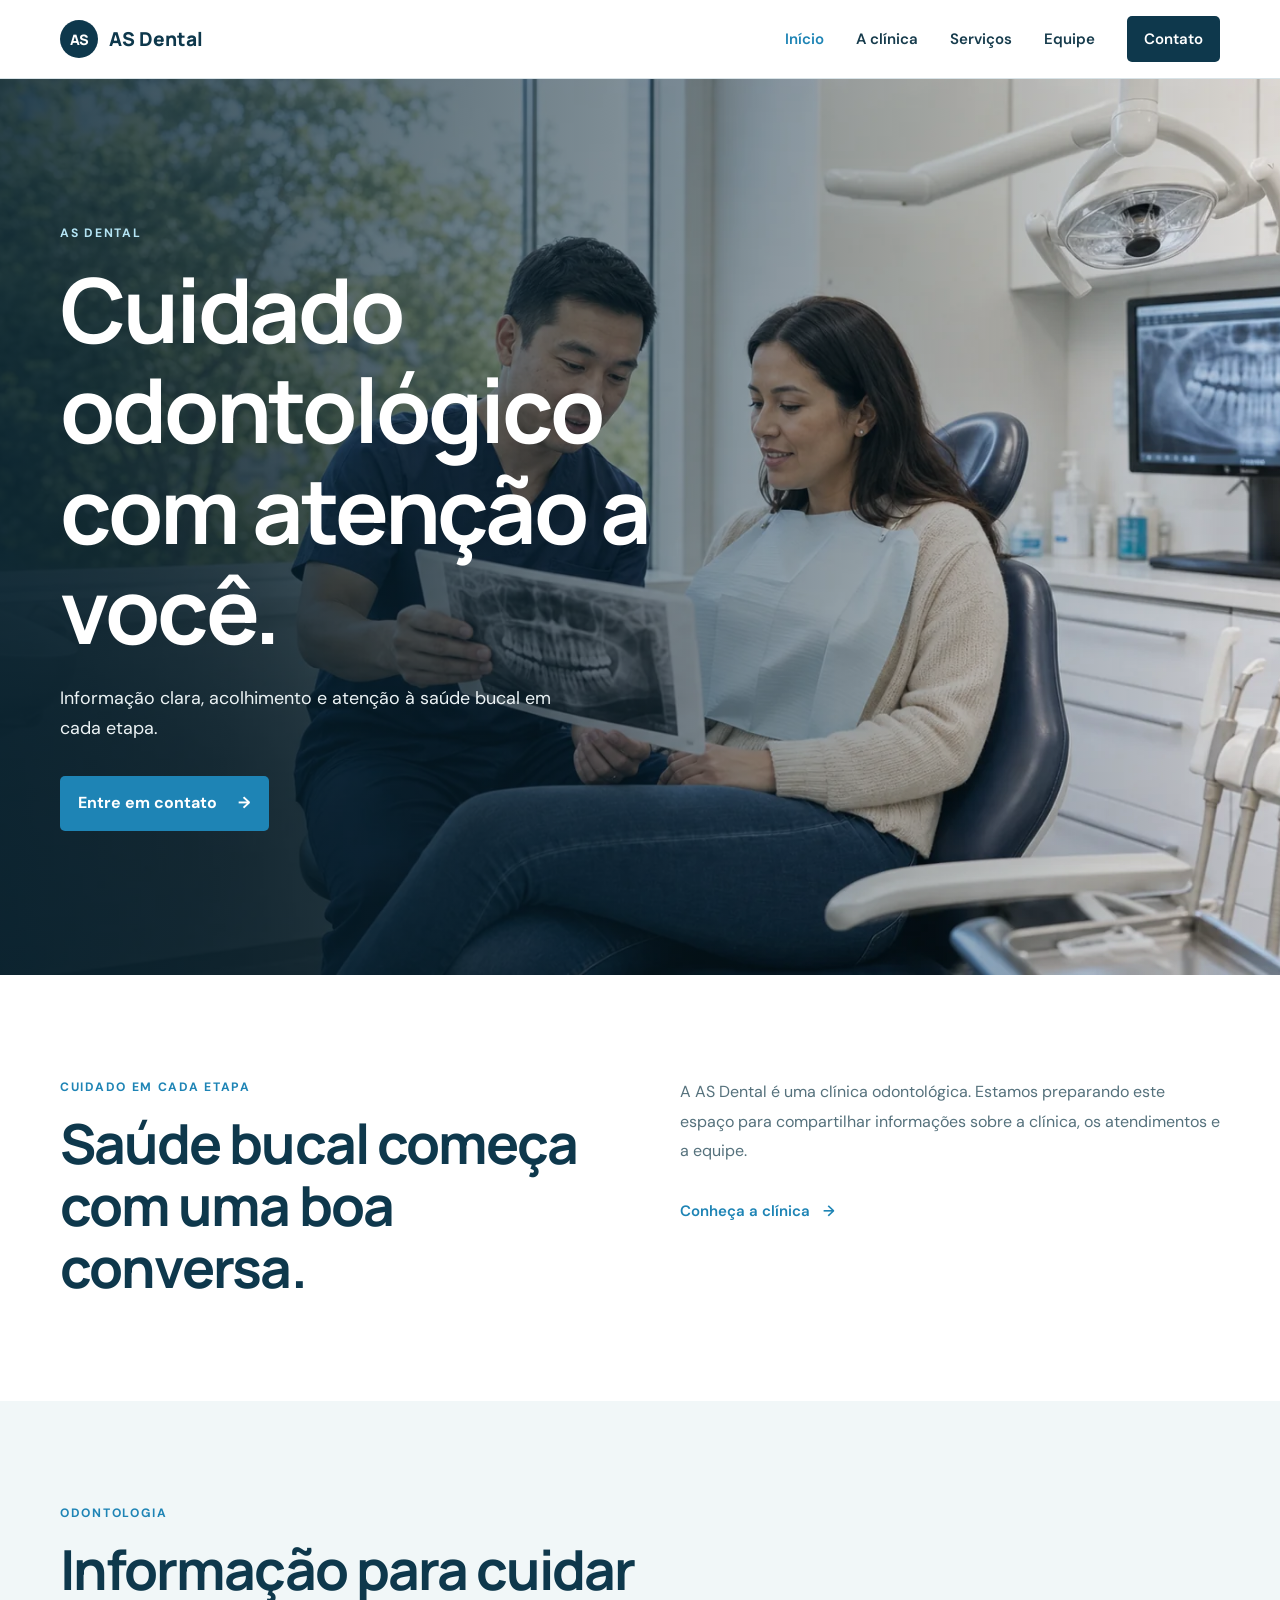
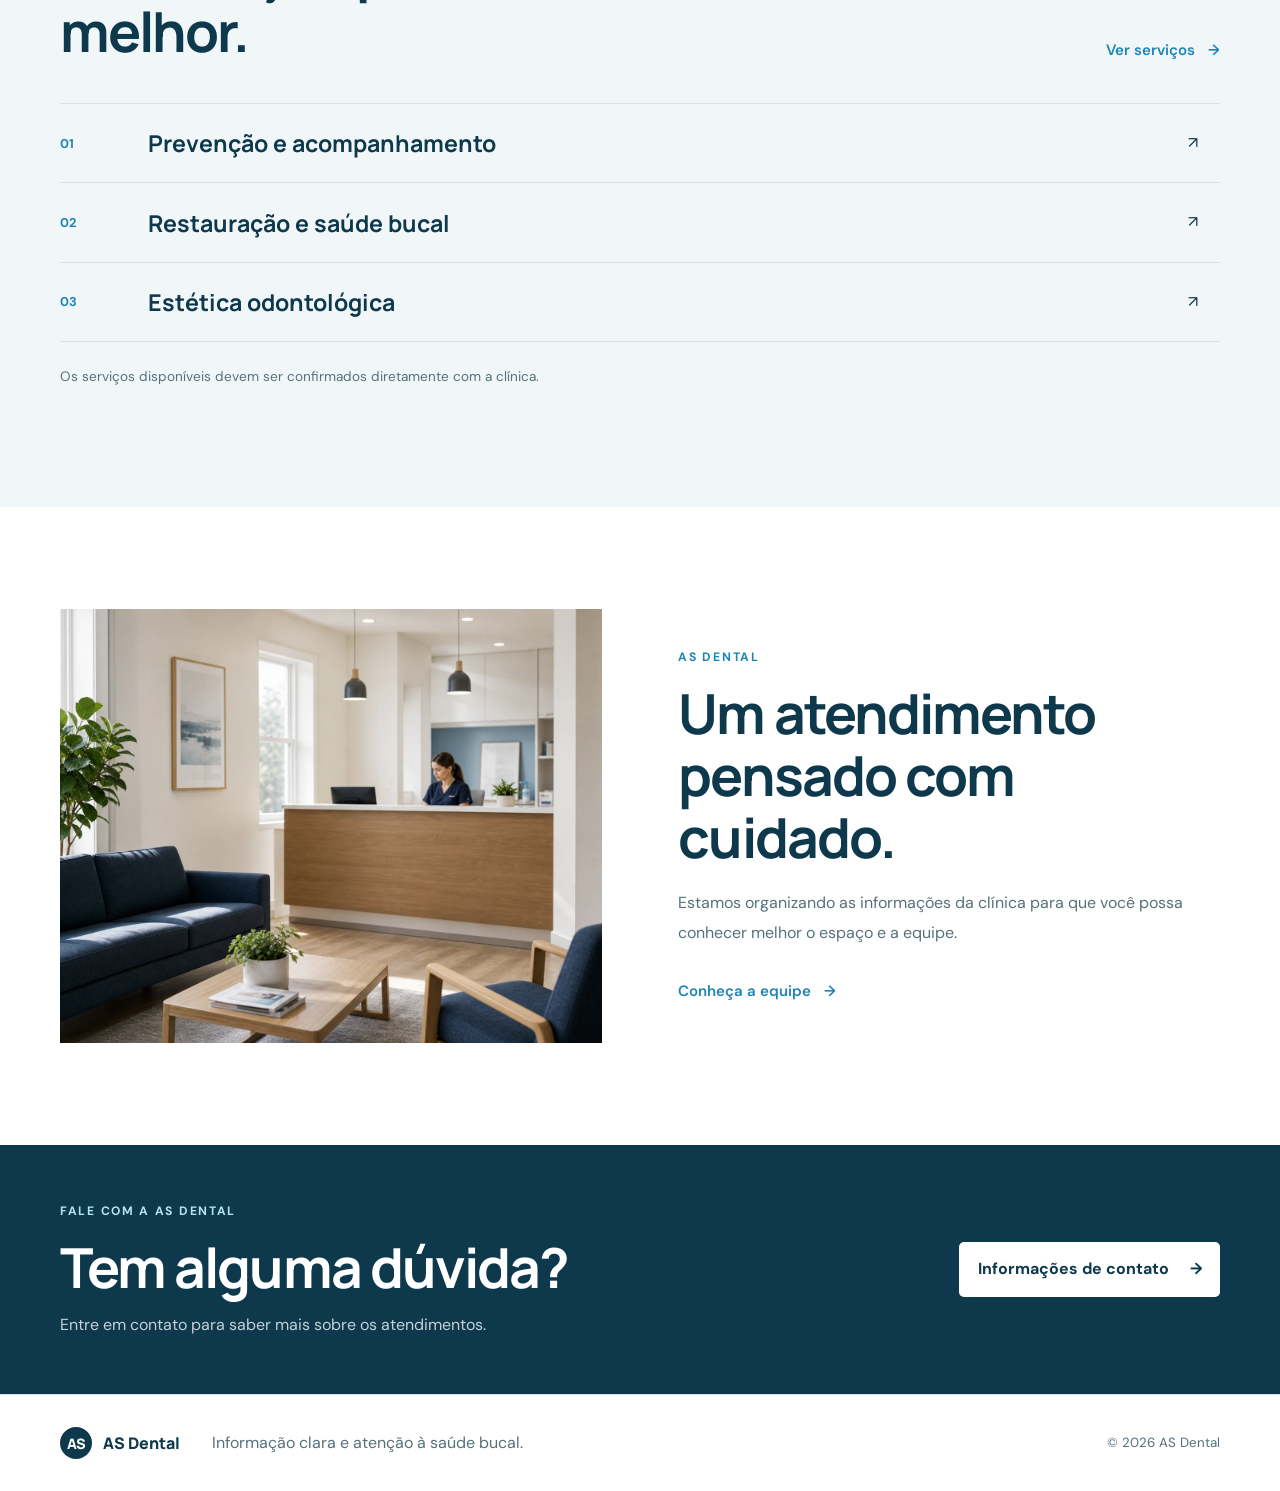
==== index.html @ a05dabd9 "Create AS Dental website" ====
<!doctype html>
<html lang="pt-BR">
<head>
  <meta charset="utf-8"><meta name="viewport" content="width=device-width, initial-scale=1">
  <meta name="theme-color" content="#0e384c">
  <title>AS Dental | Cuidado odontológico</title>
  <meta name="description" content="Conheça a AS Dental e saiba mais sobre cuidado odontológico.">
  <meta property="og:title" content="AS Dental | Cuidado odontológico"><meta property="og:description" content="Informação clara e atenção à saúde bucal."><meta property="og:image" content="images/home/hero-consultation.webp">
  <link rel="preconnect" href="https://fonts.googleapis.com"><link rel="preconnect" href="https://fonts.gstatic.com" crossorigin>
  <link href="https://fonts.googleapis.com/css2?family=DM+Sans:wght@400;500;600;700&family=Manrope:wght@500;600;700;800&display=swap" rel="stylesheet">
  <link rel="stylesheet" href="images/site.css">
</head>
<body>
  <a class="skip-link" href="#conteudo">Pular para o conteúdo</a>
  <header class="site-header"><nav class="nav wrap" aria-label="Navegação principal"><a class="brand" href="index.html"><span class="brand-mark" aria-hidden="true">AS</span><span>AS Dental</span></a><button class="menu-toggle" aria-expanded="false" aria-controls="menu">Menu</button><div class="menu" id="menu"><a aria-current="page" href="index.html">Início</a><a href="about.html">A clínica</a><a href="services.html">Serviços</a><a href="team.html">Equipe</a><a class="nav-cta" href="contact.html">Contato</a></div></nav></header>
  <main id="conteudo">
    <section class="hero"><img class="hero-image" src="images/home/hero-consultation.webp" alt="Profissional de odontologia conversando com uma paciente"><div class="hero-shade"></div><div class="wrap hero-content"><p class="eyebrow light">AS Dental</p><h1>Cuidado odontológico com atenção a você.</h1><p class="hero-copy">Informação clara, acolhimento e atenção à saúde bucal em cada etapa.</p><a class="button" href="contact.html">Entre em contato <span aria-hidden="true">→</span></a></div></section>
    <section class="section wrap intro"><div><p class="eyebrow">Cuidado em cada etapa</p><h2>Saúde bucal começa com uma boa conversa.</h2></div><div class="prose"><p>A AS Dental é uma clínica odontológica. Estamos preparando este espaço para compartilhar informações sobre a clínica, os atendimentos e a equipe.</p><a class="text-link" href="about.html">Conheça a clínica <span aria-hidden="true">→</span></a></div></section>
    <section class="section section-soft"><div class="wrap"><div class="section-heading"><div><p class="eyebrow">Odontologia</p><h2>Informação para cuidar melhor.</h2></div><a class="text-link" href="services.html">Ver serviços <span aria-hidden="true">→</span></a></div><div class="service-list"><a href="services.html"><span>01</span><strong>Prevenção e acompanhamento</strong><span aria-hidden="true">↗</span></a><a href="services.html"><span>02</span><strong>Restauração e saúde bucal</strong><span aria-hidden="true">↗</span></a><a href="services.html"><span>03</span><strong>Estética odontológica</strong><span aria-hidden="true">↗</span></a></div><p class="fine-print">Os serviços disponíveis devem ser confirmados diretamente com a clínica.</p></div></section>
    <section class="section wrap split"><img src="images/home/reception.webp" alt="Ambiente de recepção de uma clínica odontológica" loading="lazy"><div><p class="eyebrow">AS Dental</p><h2>Um atendimento pensado com cuidado.</h2><p class="prose">Estamos organizando as informações da clínica para que você possa conhecer melhor o espaço e a equipe.</p><a class="text-link" href="team.html">Conheça a equipe <span aria-hidden="true">→</span></a></div></section>
    <section class="cta-band"><div class="wrap cta-inner"><div><p class="eyebrow light">Fale com a AS Dental</p><h2>Tem alguma dúvida?</h2><p>Entre em contato para saber mais sobre os atendimentos.</p></div><a class="button button-light" href="contact.html">Informações de contato <span aria-hidden="true">→</span></a></div></section>
  </main>
  <footer class="site-footer"><div class="wrap footer-inner"><a class="brand brand-footer" href="index.html"><span class="brand-mark" aria-hidden="true">AS</span><span>AS Dental</span></a><p>Informação clara e atenção à saúde bucal.</p><small>© 2026 AS Dental</small></div></footer>
  <script src="images/site.js" defer></script>
</body></html>
---- images/site.css ----
:root{color-scheme:light;--navy:#0e384c;--ocean:#1e84b5;--paper:#fff;--canvas:#f1f7f8;--ink:#163b4c;--muted:#55717c;--line:#d8e3e7;--content:1160px}*{box-sizing:border-box}html{scroll-behavior:smooth}body{margin:0;background:var(--paper);color:var(--ink);font:16px/1.65 "DM Sans",sans-serif}h1,h2,h3{font-family:Manrope,"DM Sans",sans-serif;line-height:1.12;letter-spacing:-.035em;margin:0;color:var(--navy)}h1{font-size:clamp(2.8rem,7vw,5.6rem);max-width:12ch}h2{font-size:clamp(2rem,4.4vw,3.45rem);max-width:18ch}h3{font-size:1.35rem}p{margin:0 0 1rem}.wrap{width:min(calc(100% - 3rem),var(--content));margin-inline:auto}.skip-link{position:absolute;left:-9999px;top:1rem}.skip-link:focus{left:1rem;z-index:10;background:#fff;padding:.7rem 1rem}.site-header{position:sticky;z-index:5;top:0;background:#ffffffed;border-bottom:1px solid var(--line);backdrop-filter:blur(14px)}.nav{min-height:78px;display:flex;align-items:center;justify-content:space-between;gap:2rem}.brand{display:inline-flex;align-items:center;gap:.7rem;text-decoration:none;color:var(--navy);font:800 1.2rem Manrope,sans-serif}.brand-mark{width:38px;height:38px;display:grid;place-items:center;border-radius:50%;background:var(--navy);color:white;font-size:.9rem;letter-spacing:-.06em}.menu{display:flex;align-items:center;gap:2rem}.menu a,.text-link{color:var(--ink);text-decoration:none;font-size:.94rem;font-weight:600}.menu a:hover,.text-link:hover{color:var(--ocean)}.menu a[aria-current=page]{color:var(--ocean)}.menu .nav-cta{padding:.65rem 1.05rem;border-radius:5px;background:var(--navy);color:white}.menu-toggle{display:none;border:1px solid var(--line);border-radius:5px;background:white;color:var(--navy);font:600 1rem inherit;padding:.6rem .9rem}.hero{position:relative;min-height:min(740px,calc(100svh - 78px));display:flex;align-items:end;overflow:hidden;background:var(--navy)}.hero-image,.hero-shade{position:absolute;inset:0;width:100%;height:100%}.hero-image{object-fit:cover;object-position:center 42%}.hero-shade{background:linear-gradient(90deg,rgba(7,35,49,.84),rgba(7,35,49,.44) 56%,rgba(7,35,49,.05))}.hero-content{position:relative;color:#fff;padding-block:clamp(5rem,12vw,9rem)}.hero-content h1{color:#fff}.hero-copy{max-width:42ch;margin:1.5rem 0 2rem;color:#ecf3f5;font-size:1.12rem}.eyebrow{text-transform:uppercase;letter-spacing:.14em;color:var(--ocean);font-size:.76rem;font-weight:700;margin-bottom:1rem}.eyebrow.light{color:#b4e4f4}.button{display:inline-flex;align-items:center;gap:1.3rem;padding:.9rem 1.15rem;border-radius:5px;background:var(--ocean);color:white;text-decoration:none;font-weight:700}.button:hover{background:#176f96}.button-light{background:#fff;color:var(--navy)}.button-light:hover{background:#eaf3f6}.section{padding-block:clamp(4rem,8vw,7rem)}.intro{display:grid;grid-template-columns:1fr 1fr;gap:5rem;align-items:start}.prose{max-width:55ch;color:var(--muted);line-height:1.85}.text-link{display:inline-flex;gap:.8rem;color:var(--ocean);margin-top:1rem}.section-soft{background:var(--canvas)}.section-heading{display:flex;align-items:end;justify-content:space-between;gap:2rem;margin-bottom:2.5rem}.service-list{border-top:1px solid var(--line)}.service-list>a,.service-list article{display:grid;grid-template-columns:4rem 1fr 2rem;align-items:center;gap:1.5rem;padding:1.45rem 0;border-bottom:1px solid var(--line);color:var(--navy);text-decoration:none}.service-list>a:hover{color:var(--ocean)}.service-list>a>span:first-child,.service-list article>span{color:var(--ocean);font-size:.8rem;font-weight:700}.service-list strong{font:700 clamp(1.1rem,2vw,1.45rem) Manrope,sans-serif}.fine-print{margin-top:1.5rem;color:var(--muted);font-size:.85rem}.split{display:grid;grid-template-columns:1fr 1fr;gap:clamp(2rem,6vw,5rem);align-items:center}.split img,.contact-layout img{width:100%;aspect-ratio:1.25;object-fit:cover}.split h2{margin-bottom:1.2rem}.split .button{margin-top:.8rem}.page-hero{background:var(--canvas);padding-block:clamp(4rem,9vw,7.5rem)}.page-hero h1{font-size:clamp(2.8rem,6vw,5rem);max-width:15ch}.page-hero p:last-child{max-width:50ch;color:var(--muted);font-size:1.1rem;margin-top:1.2rem}.heading-image{width:min(34%,360px);aspect-ratio:1.5;object-fit:cover}.service-list-large article{grid-template-columns:4rem 1fr;align-items:start;padding-block:2rem}.service-list-large h3{margin-bottom:.5rem}.service-list-large p{max-width:65ch;color:var(--muted);margin:0}.contact-layout{display:grid;grid-template-columns:1fr .8fr;gap:5rem;align-items:center}.contact-layout h2{margin-bottom:1.2rem}.cta-band{background:var(--navy);color:white;padding-block:3.5rem}.cta-inner{display:flex;align-items:center;justify-content:space-between;gap:2.5rem}.cta-inner h2{color:white}.cta-inner p:last-child{color:#c2d2d8;margin:.8rem 0 0}.site-footer{border-top:1px solid var(--line);padding-block:2rem}.footer-inner{display:flex;align-items:center;gap:2rem}.footer-inner p{margin:0;color:var(--muted)}.footer-inner small{margin-left:auto;color:var(--muted)}.brand-footer{font-size:1rem}.brand-footer .brand-mark{width:32px;height:32px}.error-page{min-height:100svh;display:grid;align-items:center;background:var(--navy);color:white}.error-page h1{color:white;margin-bottom:2rem}@media(max-width:760px){.wrap{width:min(calc(100% - 2rem),var(--content))}.nav{min-height:68px}.menu-toggle{display:block}.menu{display:none;position:absolute;top:68px;left:0;right:0;background:white;padding:1.2rem 1.25rem 1.5rem;border-bottom:1px solid var(--line);align-items:stretch;gap:.2rem}.menu.is-open{display:flex;flex-direction:column}.menu a{padding:.65rem}.menu .nav-cta{text-align:center;margin-top:.4rem}.hero{min-height:650px}.hero-shade{background:linear-gradient(90deg,rgba(7,35,49,.78),rgba(7,35,49,.3))}.intro,.split,.contact-layout{grid-template-columns:1fr;gap:2rem}.section-heading{align-items:start;flex-direction:column}.heading-image{width:100%;max-height:220px}.service-list>a,.service-list article{grid-template-columns:2.5rem 1fr 1.2rem;gap:.7rem}.service-list-large article{grid-template-columns:2.5rem 1fr}.cta-inner{align-items:start;flex-direction:column}.footer-inner{align-items:flex-start;flex-direction:column;gap:.75rem}.footer-inner small{margin:0}.page-hero{padding-block:4rem}.split img{order:-1}}@media(prefers-reduced-motion:reduce){html{scroll-behavior:auto}}
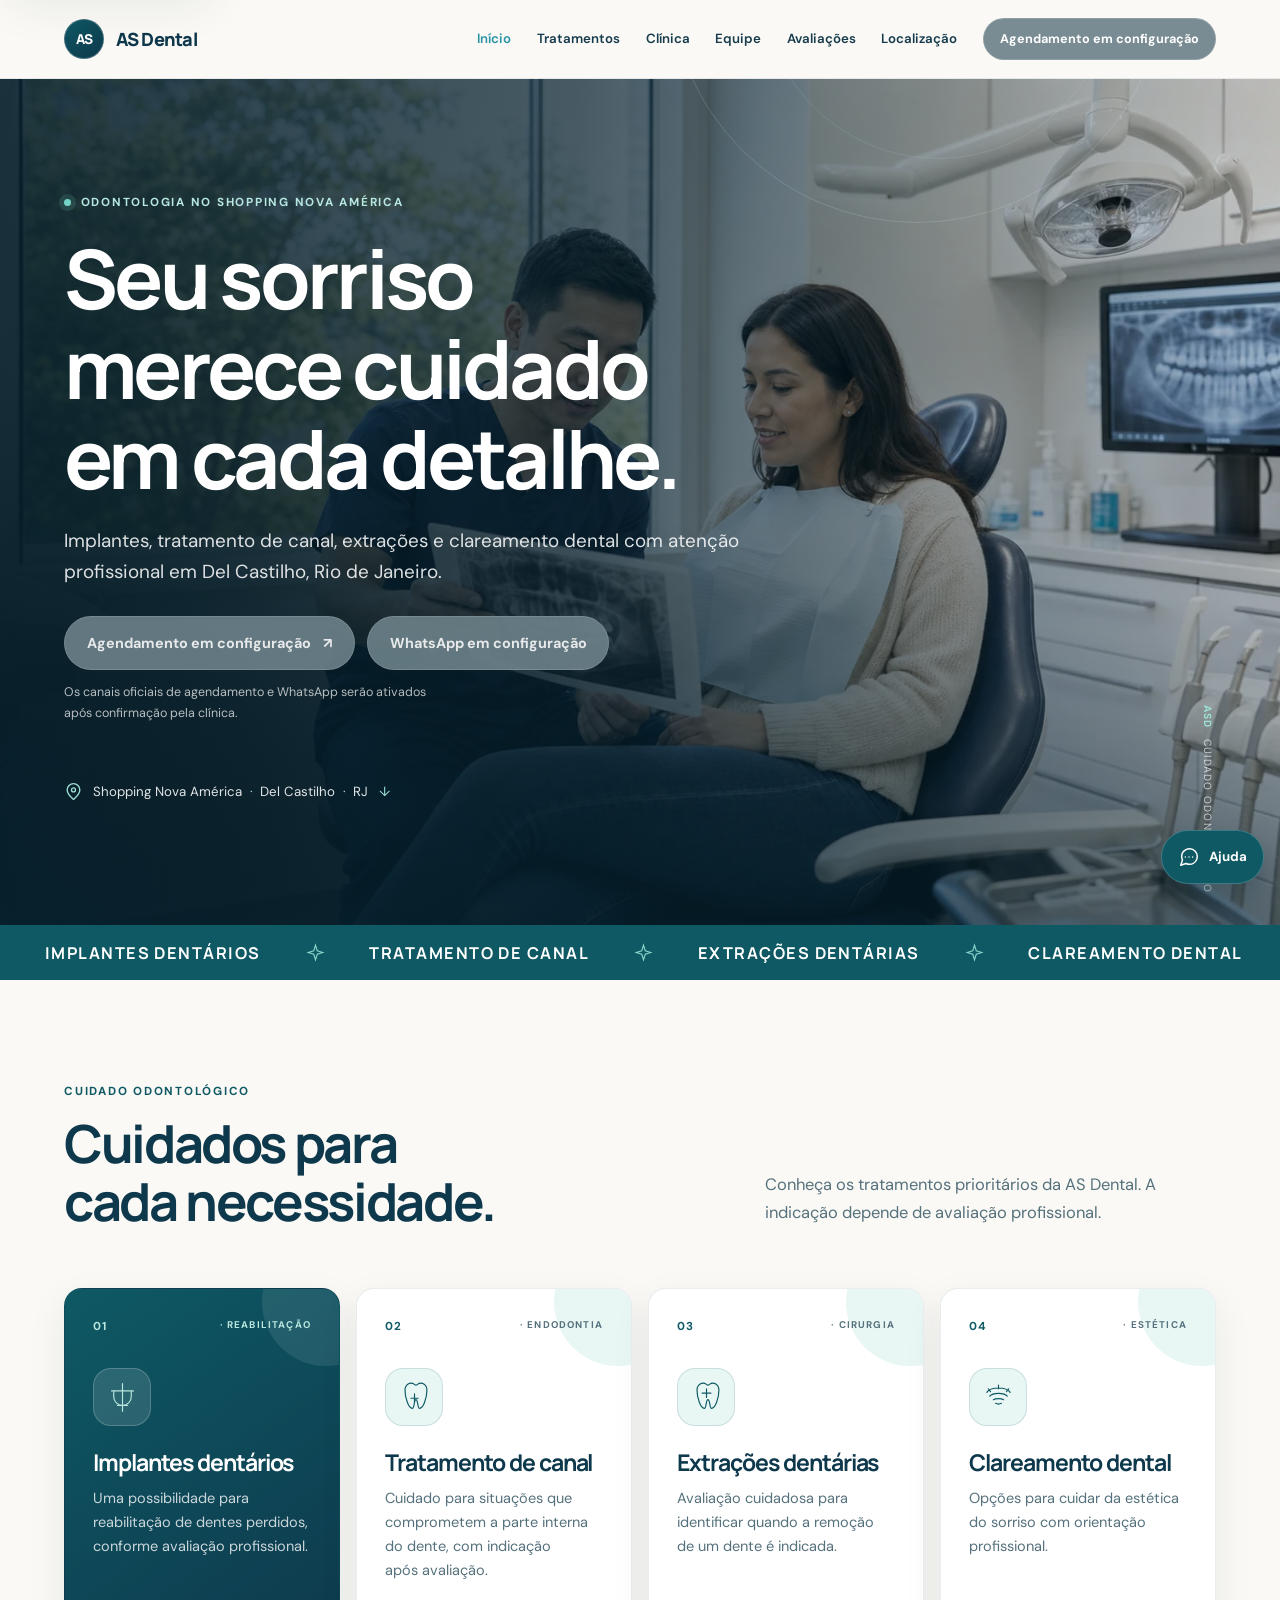
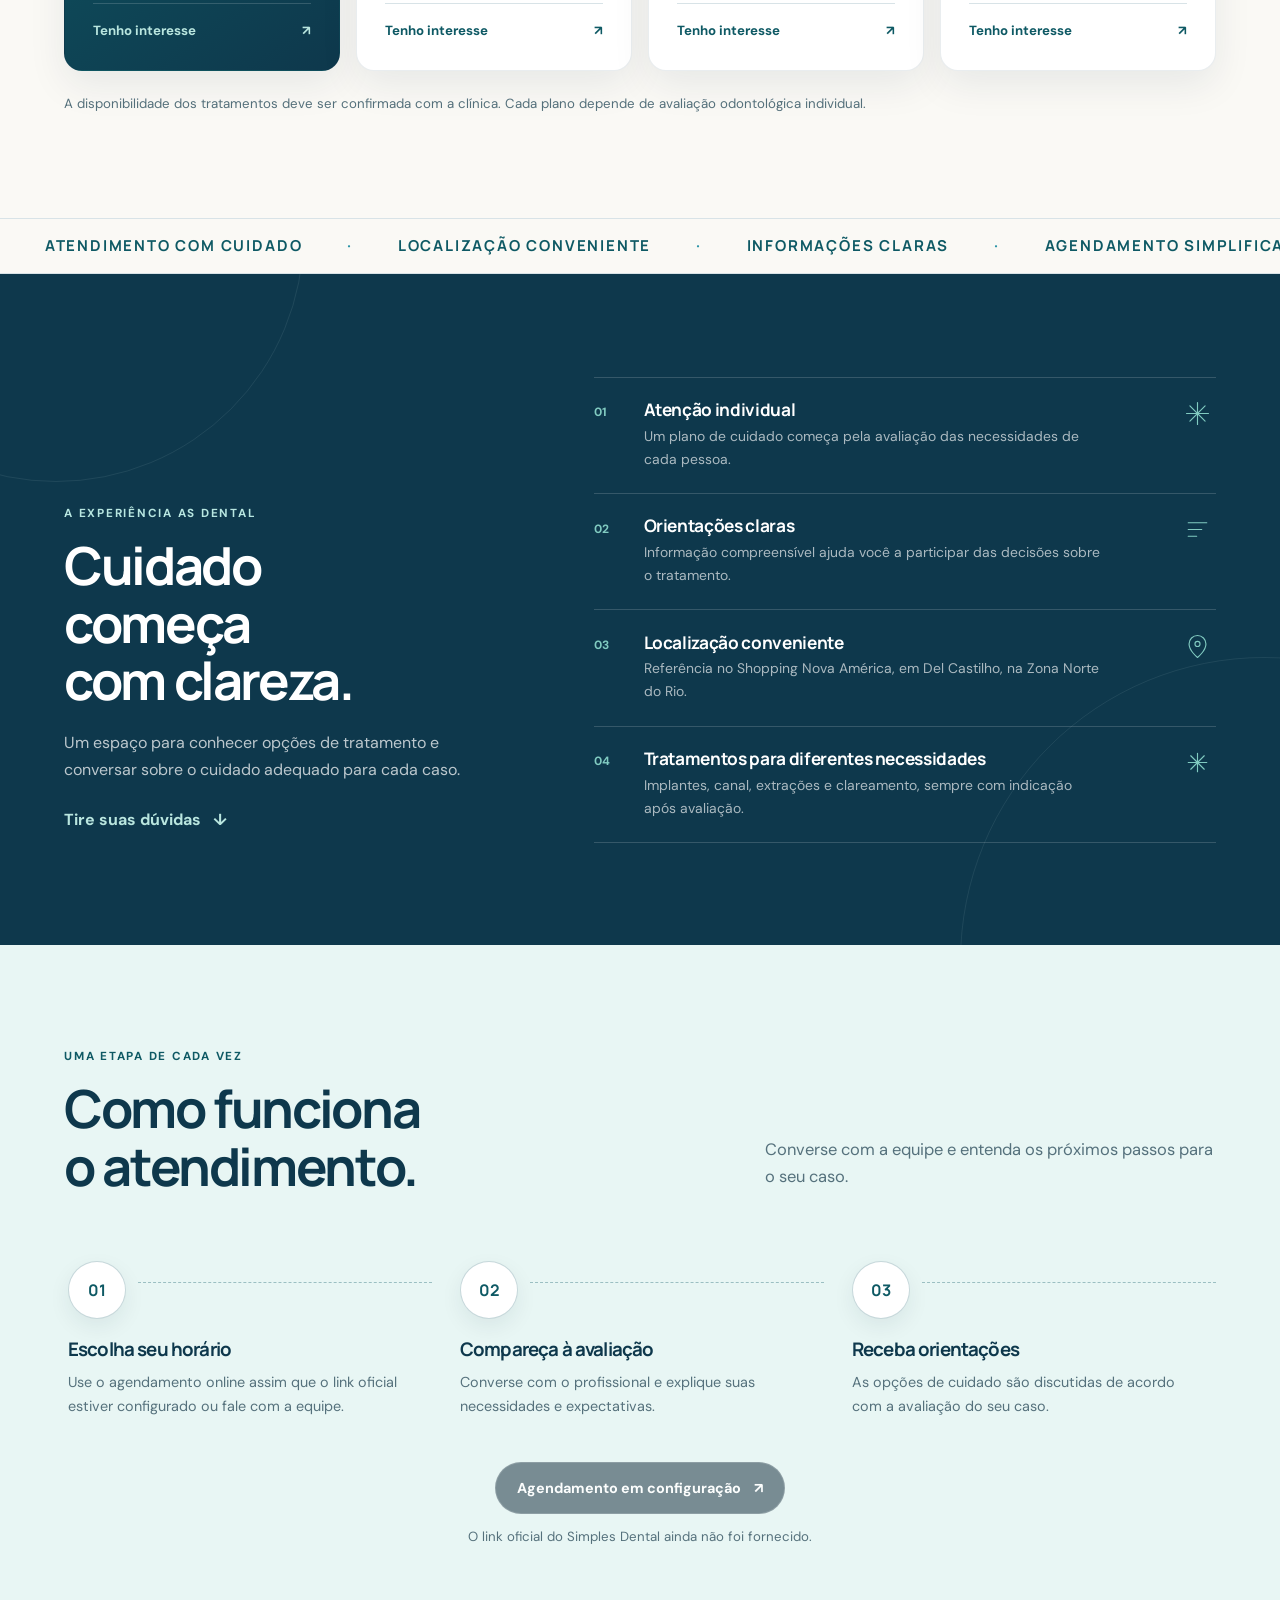
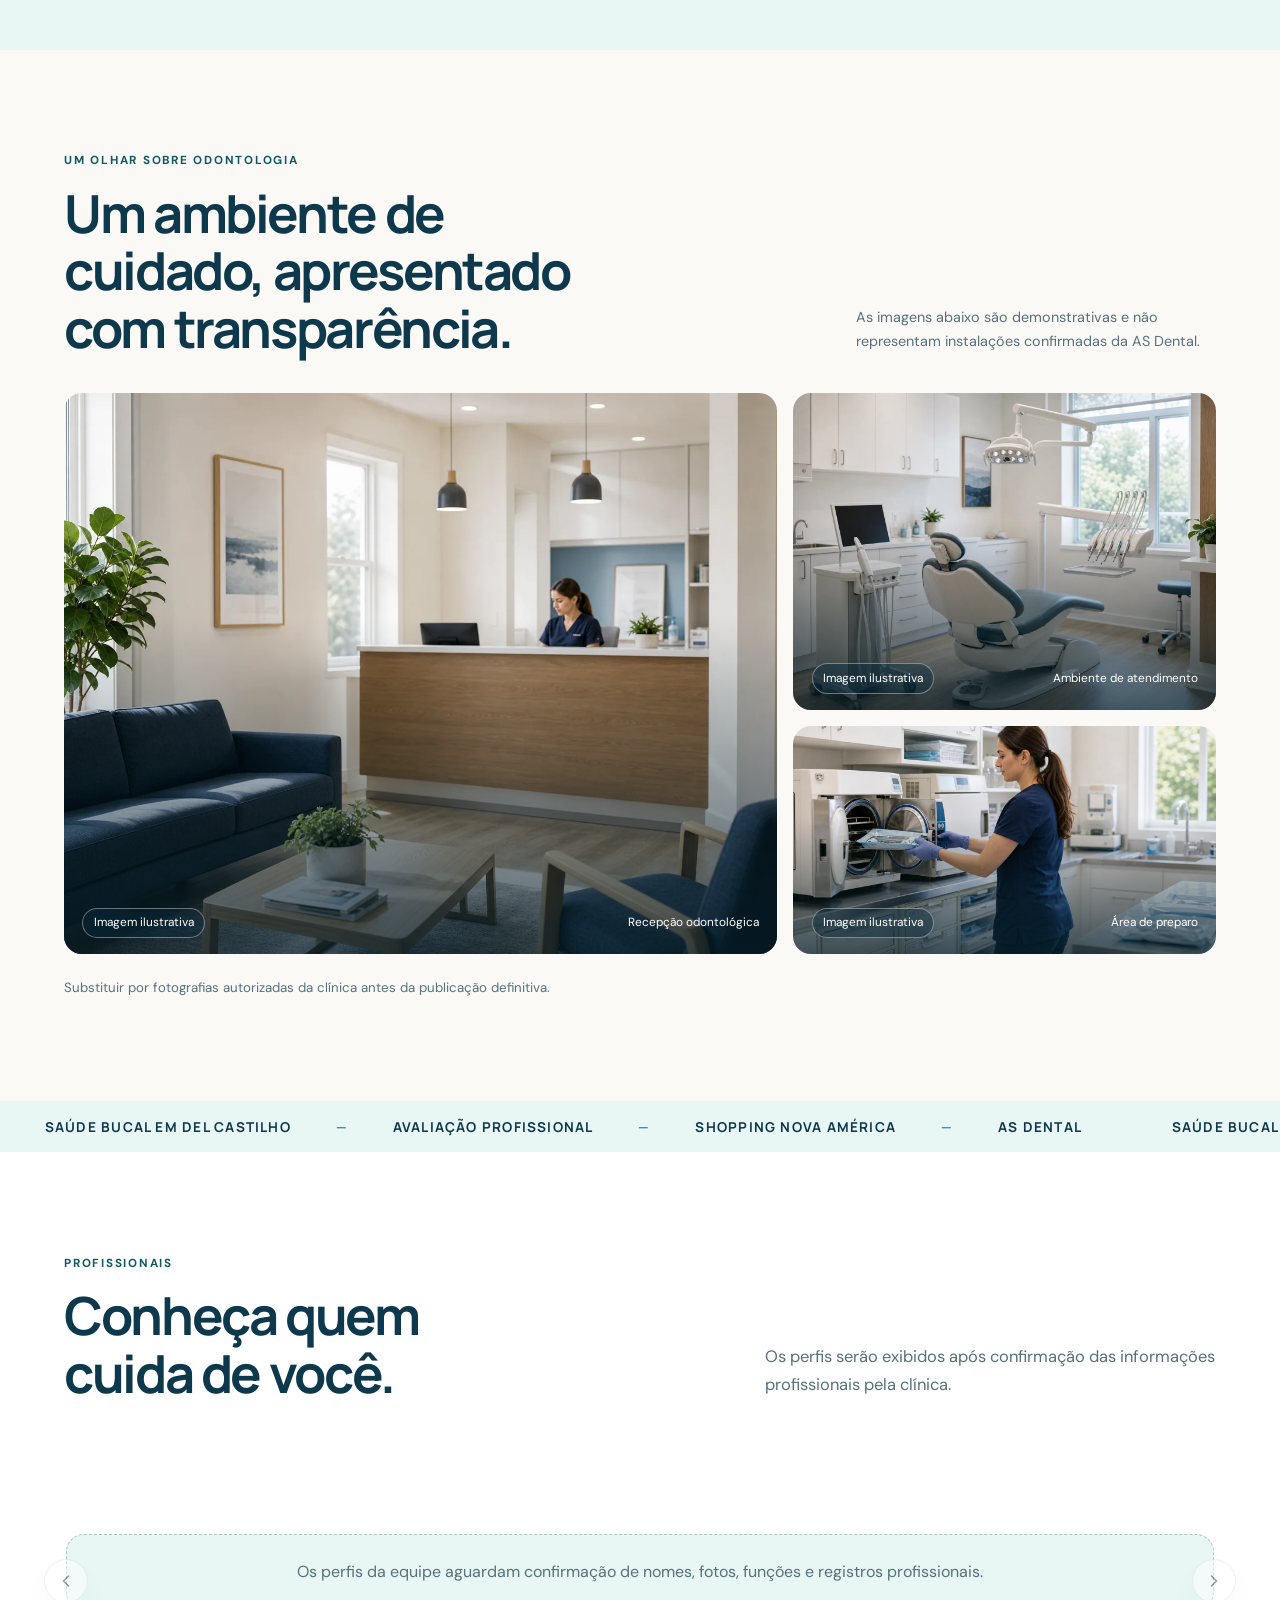
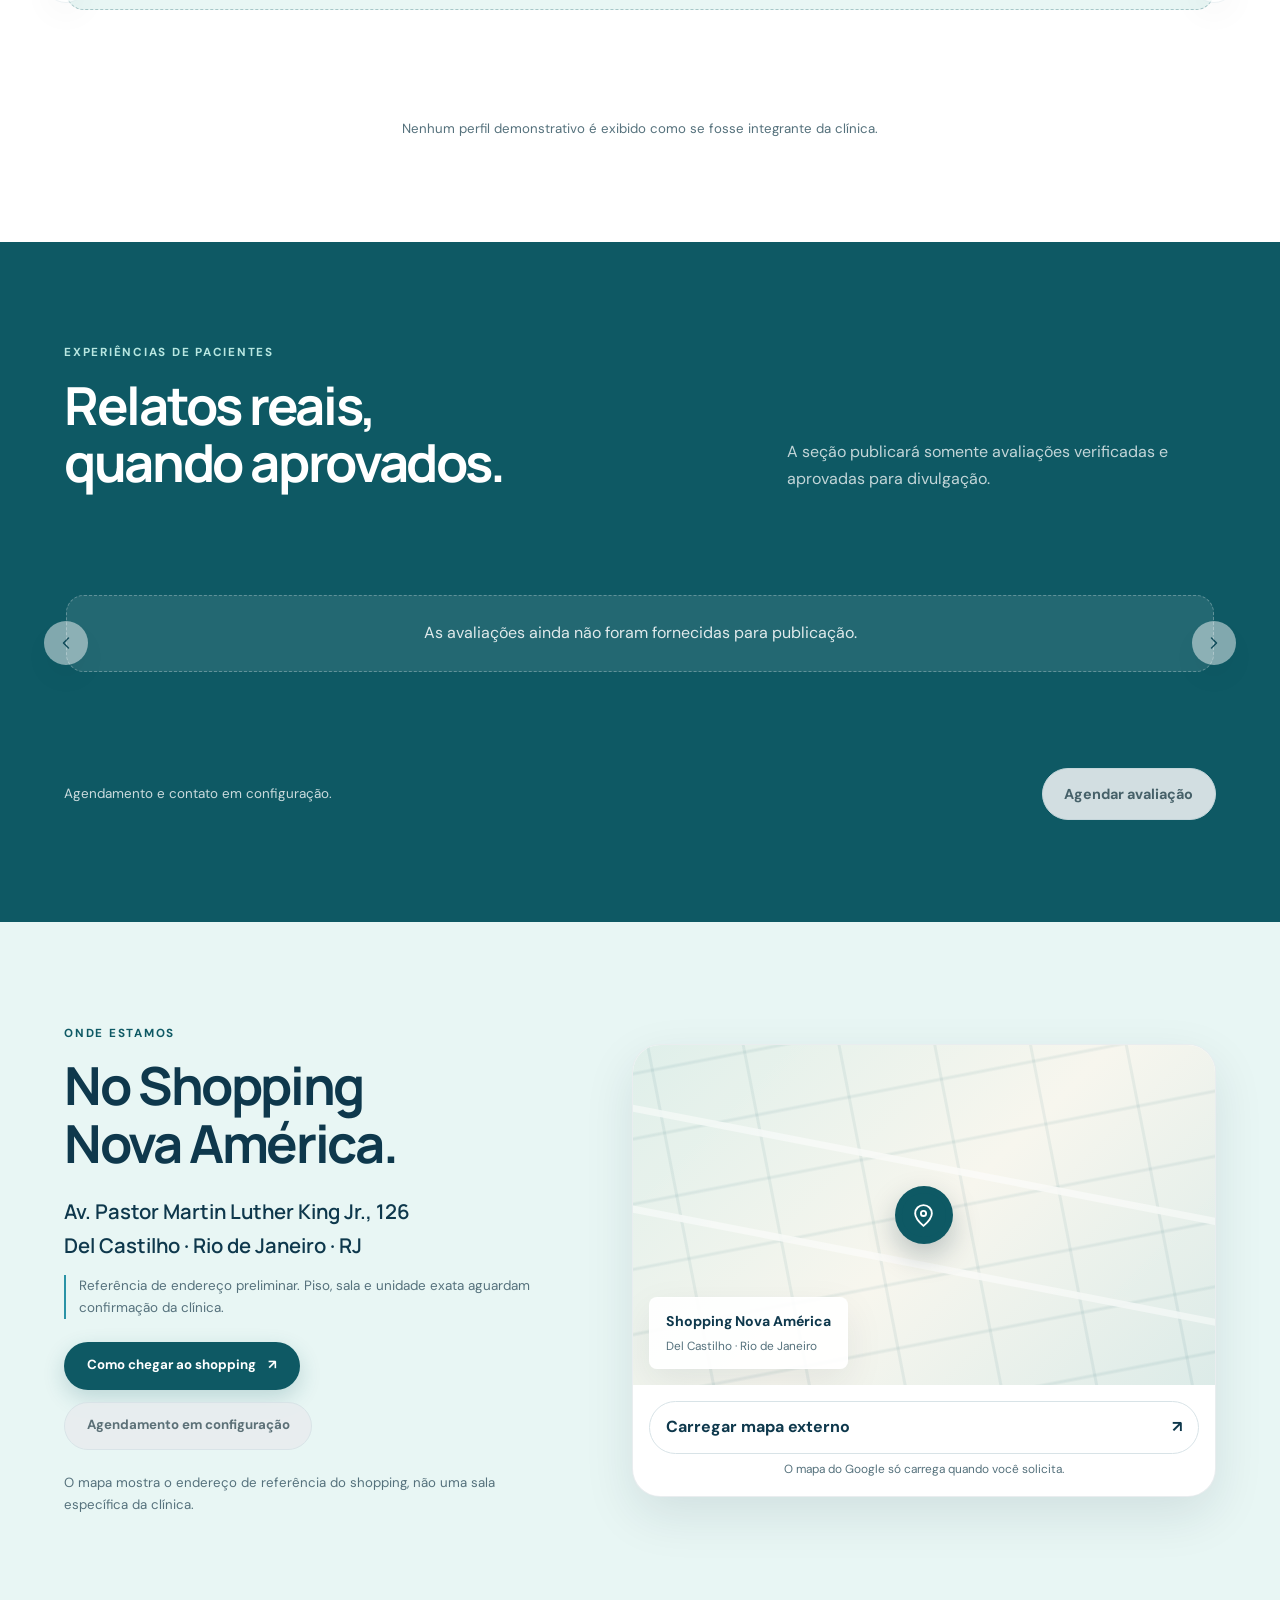
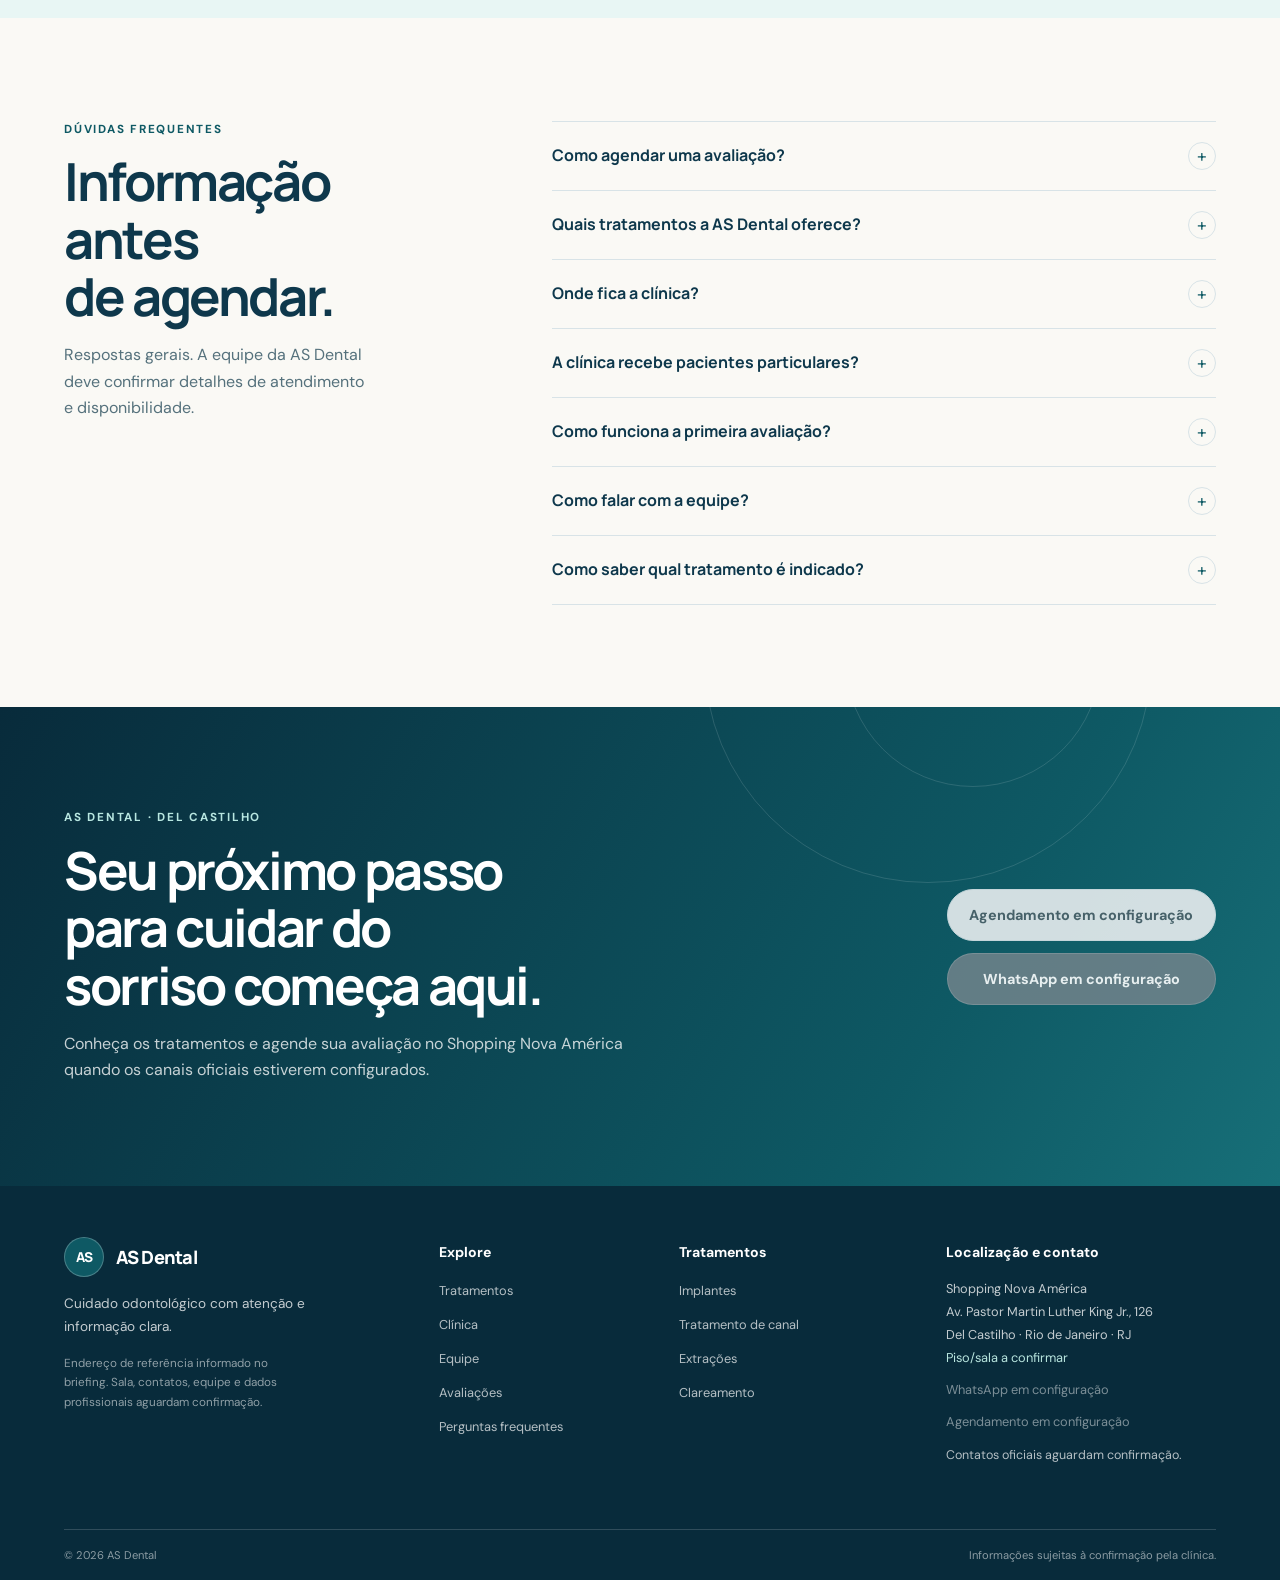
==== commit 96b8656b: "Implement AS Dental V2 landing page" ====
--- a/index.html
+++ b/index.html
@@ -1,25 +1,88 @@
 <!doctype html>
 <html lang="pt-BR">
 <head>
-  <meta charset="utf-8"><meta name="viewport" content="width=device-width, initial-scale=1">
+  <meta charset="utf-8">
+  <meta name="viewport" content="width=device-width, initial-scale=1">
   <meta name="theme-color" content="#0e384c">
-  <title>AS Dental | Cuidado odontológico</title>
-  <meta name="description" content="Conheça a AS Dental e saiba mais sobre cuidado odontológico.">
-  <meta property="og:title" content="AS Dental | Cuidado odontológico"><meta property="og:description" content="Informação clara e atenção à saúde bucal."><meta property="og:image" content="images/home/hero-consultation.webp">
-  <link rel="preconnect" href="https://fonts.googleapis.com"><link rel="preconnect" href="https://fonts.gstatic.com" crossorigin>
+  <title>AS Dental | Implantes, canal, extrações e clareamento no Rio</title>
+  <meta name="description" content="Conheça os tratamentos da AS Dental no Shopping Nova América, em Del Castilho, Rio de Janeiro. Agende uma avaliação odontológica.">
+  <meta property="og:type" content="website">
+  <meta property="og:title" content="AS Dental | Cuidado odontológico no Shopping Nova América">
+  <meta property="og:description" content="Implantes, tratamento de canal, extrações e clareamento dental em Del Castilho, Rio de Janeiro.">
+  <meta property="og:image" content="images/home/hero-consultation.webp">
+  <link rel="icon" type="image/svg+xml" href="images/brand/favicon.svg">
+  <link rel="preconnect" href="https://fonts.googleapis.com">
+  <link rel="preconnect" href="https://fonts.gstatic.com" crossorigin>
   <link href="https://fonts.googleapis.com/css2?family=DM+Sans:wght@400;500;600;700&family=Manrope:wght@500;600;700;800&display=swap" rel="stylesheet">
   <link rel="stylesheet" href="images/site.css">
 </head>
 <body>
   <a class="skip-link" href="#conteudo">Pular para o conteúdo</a>
-  <header class="site-header"><nav class="nav wrap" aria-label="Navegação principal"><a class="brand" href="index.html"><span class="brand-mark" aria-hidden="true">AS</span><span>AS Dental</span></a><button class="menu-toggle" aria-expanded="false" aria-controls="menu">Menu</button><div class="menu" id="menu"><a aria-current="page" href="index.html">Início</a><a href="about.html">A clínica</a><a href="services.html">Serviços</a><a href="team.html">Equipe</a><a class="nav-cta" href="contact.html">Contato</a></div></nav></header>
+  <header class="site-header" id="topo">
+    <nav class="nav wrap" aria-label="Navegação principal">
+      <a class="brand" href="index.html" aria-label="AS Dental — início"><span class="brand-mark" aria-hidden="true">AS</span><span>AS Dental</span></a>
+      <button class="menu-toggle" type="button" aria-expanded="false" aria-controls="menu-principal" aria-label="Abrir menu"><span class="menu-toggle-label">Menu</span><svg viewBox="0 0 24 24" aria-hidden="true"><path d="M4 7h16M4 12h16M4 17h16"/></svg></button>
+      <div class="menu-backdrop" data-menu-backdrop hidden></div>
+      <div class="menu" id="menu-principal">
+        <a href="#topo" aria-current="page">Início</a><a href="#tratamentos">Tratamentos</a><a href="#clinica">Clínica</a><a href="#equipe">Equipe</a><a href="#avaliacoes">Avaliações</a><a href="#localizacao">Localização</a>
+        <button class="button button-small" type="button" data-booking disabled>Agendamento em configuração</button>
+      </div>
+    </nav>
+  </header>
+
   <main id="conteudo">
-    <section class="hero"><img class="hero-image" src="images/home/hero-consultation.webp" alt="Profissional de odontologia conversando com uma paciente"><div class="hero-shade"></div><div class="wrap hero-content"><p class="eyebrow light">AS Dental</p><h1>Cuidado odontológico com atenção a você.</h1><p class="hero-copy">Informação clara, acolhimento e atenção à saúde bucal em cada etapa.</p><a class="button" href="contact.html">Entre em contato <span aria-hidden="true">→</span></a></div></section>
-    <section class="section wrap intro"><div><p class="eyebrow">Cuidado em cada etapa</p><h2>Saúde bucal começa com uma boa conversa.</h2></div><div class="prose"><p>A AS Dental é uma clínica odontológica. Estamos preparando este espaço para compartilhar informações sobre a clínica, os atendimentos e a equipe.</p><a class="text-link" href="about.html">Conheça a clínica <span aria-hidden="true">→</span></a></div></section>
-    <section class="section section-soft"><div class="wrap"><div class="section-heading"><div><p class="eyebrow">Odontologia</p><h2>Informação para cuidar melhor.</h2></div><a class="text-link" href="services.html">Ver serviços <span aria-hidden="true">→</span></a></div><div class="service-list"><a href="services.html"><span>01</span><strong>Prevenção e acompanhamento</strong><span aria-hidden="true">↗</span></a><a href="services.html"><span>02</span><strong>Restauração e saúde bucal</strong><span aria-hidden="true">↗</span></a><a href="services.html"><span>03</span><strong>Estética odontológica</strong><span aria-hidden="true">↗</span></a></div><p class="fine-print">Os serviços disponíveis devem ser confirmados diretamente com a clínica.</p></div></section>
-    <section class="section wrap split"><img src="images/home/reception.webp" alt="Ambiente de recepção de uma clínica odontológica" loading="lazy"><div><p class="eyebrow">AS Dental</p><h2>Um atendimento pensado com cuidado.</h2><p class="prose">Estamos organizando as informações da clínica para que você possa conhecer melhor o espaço e a equipe.</p><a class="text-link" href="team.html">Conheça a equipe <span aria-hidden="true">→</span></a></div></section>
-    <section class="cta-band"><div class="wrap cta-inner"><div><p class="eyebrow light">Fale com a AS Dental</p><h2>Tem alguma dúvida?</h2><p>Entre em contato para saber mais sobre os atendimentos.</p></div><a class="button button-light" href="contact.html">Informações de contato <span aria-hidden="true">→</span></a></div></section>
+    <section class="hero" aria-labelledby="hero-title">
+      <img class="hero-image" src="images/home/hero-consultation.webp" alt="Imagem ilustrativa de uma conversa entre profissional de odontologia e paciente" fetchpriority="high" width="1586" height="1057">
+      <div class="hero-shade" aria-hidden="true"></div><div class="hero-orbit hero-orbit-one" aria-hidden="true"></div><div class="hero-orbit hero-orbit-two" aria-hidden="true"></div>
+      <div class="wrap hero-content">
+        <p class="eyebrow light"><span class="eyebrow-dot" aria-hidden="true"></span> Odontologia no Shopping Nova América</p>
+        <h1 id="hero-title">Seu sorriso merece cuidado em cada detalhe.</h1>
+        <p class="hero-copy">Implantes, tratamento de canal, extrações e clareamento dental com atenção profissional em Del Castilho, Rio de Janeiro.</p>
+        <div class="hero-actions"><button class="button button-primary" type="button" data-booking disabled>Agendamento em configuração <span aria-hidden="true">↗</span></button><button class="button button-outline-light" type="button" data-whatsapp disabled>WhatsApp em configuração</button></div>
+        <p class="action-note" data-conversion-note role="status">Os canais oficiais de agendamento e WhatsApp serão ativados após confirmação pela clínica.</p>
+        <a class="hero-location" href="#localizacao"><svg viewBox="0 0 24 24" aria-hidden="true"><path d="M20 10c0 5-8 12-8 12S4 15 4 10a8 8 0 1 1 16 0Z"/><circle cx="12" cy="10" r="2.5"/></svg><span>Shopping Nova América <i>·</i> Del Castilho <i>·</i> RJ</span><span aria-hidden="true">↓</span></a>
+      </div>
+      <div class="hero-side-note" aria-hidden="true"><span>ASD</span><span>Cuidado odontológico</span></div>
+    </section>
+
+    <section class="marquee marquee-dark" aria-label="Tratamentos odontológicos"><p class="sr-only">Implantes dentários; tratamento de canal; extrações dentárias; clareamento dental; saúde bucal.</p><div class="marquee-track" aria-hidden="true"><div class="marquee-group marquee-forward"><span>Implantes dentários</span><svg viewBox="0 0 24 24"><path d="M12 2.8 14.2 9.8 21.2 12 14.2 14.2 12 21.2 9.8 14.2 2.8 12 9.8 9.8Z"/></svg><span>Tratamento de canal</span><svg viewBox="0 0 24 24"><path d="M12 2.8 14.2 9.8 21.2 12 14.2 14.2 12 21.2 9.8 14.2 2.8 12 9.8 9.8Z"/></svg><span>Extrações dentárias</span><svg viewBox="0 0 24 24"><path d="M12 2.8 14.2 9.8 21.2 12 14.2 14.2 12 21.2 9.8 14.2 2.8 12 9.8 9.8Z"/></svg><span>Clareamento dental</span><svg viewBox="0 0 24 24"><path d="M12 2.8 14.2 9.8 21.2 12 14.2 14.2 12 21.2 9.8 14.2 2.8 12 9.8 9.8Z"/></svg><span>Saúde bucal</span></div><div class="marquee-group marquee-forward" aria-hidden="true"><span>Implantes dentários</span><svg viewBox="0 0 24 24"><path d="M12 2.8 14.2 9.8 21.2 12 14.2 14.2 12 21.2 9.8 14.2 2.8 12 9.8 9.8Z"/></svg><span>Tratamento de canal</span><svg viewBox="0 0 24 24"><path d="M12 2.8 14.2 9.8 21.2 12 14.2 14.2 12 21.2 9.8 14.2 2.8 12 9.8 9.8Z"/></svg><span>Extrações dentárias</span><svg viewBox="0 0 24 24"><path d="M12 2.8 14.2 9.8 21.2 12 14.2 14.2 12 21.2 9.8 14.2 2.8 12 9.8 9.8Z"/></svg><span>Clareamento dental</span><svg viewBox="0 0 24 24"><path d="M12 2.8 14.2 9.8 21.2 12 14.2 14.2 12 21.2 9.8 14.2 2.8 12 9.8 9.8Z"/></svg><span>Saúde bucal</span></div></div></section>
+
+    <section class="section treatments" id="tratamentos" aria-labelledby="treatments-title">
+      <div class="wrap"><div class="section-heading reveal"><div><p class="eyebrow">Cuidado odontológico</p><h2 id="treatments-title">Cuidados para cada necessidade.</h2></div><p class="section-lead">Conheça os tratamentos prioritários da AS Dental. A indicação depende de avaliação profissional.</p></div>
+        <div class="treatment-grid">
+          <article class="treatment-card treatment-featured reveal" data-reveal="up"><span class="treatment-index">01 <span>· REABILITAÇÃO</span></span><div class="treatment-icon" aria-hidden="true"><svg viewBox="0 0 48 48"><path d="M24 5v38M9 15h30M12 15v8a12 12 0 0 0 24 0v-8M17 35h14"/></svg></div><h3>Implantes dentários</h3><p>Uma possibilidade para reabilitação de dentes perdidos, conforme avaliação profissional.</p><a class="card-link" href="#agendamento" data-track="service_interest" data-service="implantes">Tenho interesse <span aria-hidden="true">↗</span></a></article>
+          <article class="treatment-card reveal" data-reveal="up"><span class="treatment-index">02 <span>· ENDODONTIA</span></span><div class="treatment-icon" aria-hidden="true"><svg viewBox="0 0 48 48"><path d="M24 6c-6-4-13 0-13 8 0 11 5 25 10 25 3 0 2-12 5-12s2 12 5 12c5 0 10-14 10-25 0-8-7-12-13-8-1 1-3 1-4 0Z"/><path d="M24 19v11m-5-5h10"/></svg></div><h3>Tratamento de canal</h3><p>Cuidado para situações que comprometem a parte interna do dente, com indicação após avaliação.</p><a class="card-link" href="#agendamento" data-track="service_interest" data-service="tratamento de canal">Tenho interesse <span aria-hidden="true">↗</span></a></article>
+          <article class="treatment-card reveal" data-reveal="up"><span class="treatment-index">03 <span>· CIRURGIA</span></span><div class="treatment-icon" aria-hidden="true"><svg viewBox="0 0 48 48"><path d="M24 6c-6-4-13 0-13 8 0 11 5 25 10 25 3 0 2-12 5-12s2 12 5 12c5 0 10-14 10-25 0-8-7-12-13-8-1 1-3 1-4 0Z"/><path d="M18 18h12m-6-6v12"/></svg></div><h3>Extrações dentárias</h3><p>Avaliação cuidadosa para identificar quando a remoção de um dente é indicada.</p><a class="card-link" href="#agendamento" data-track="service_interest" data-service="extrações">Tenho interesse <span aria-hidden="true">↗</span></a></article>
+          <article class="treatment-card treatment-offset reveal" data-reveal="up"><span class="treatment-index">04 <span>· ESTÉTICA</span></span><div class="treatment-icon" aria-hidden="true"><svg viewBox="0 0 48 48"><path d="M8 17c5-8 27-8 32 0M12 22c4-5 20-5 24 0M17 27c3-2 11-2 14 0M20 32c2 1 6 1 8 0M24 12v-5m-11 9-3-4m25 4 3-4"/></svg></div><h3>Clareamento dental</h3><p>Opções para cuidar da estética do sorriso com orientação profissional.</p><a class="card-link" href="#agendamento" data-track="service_interest" data-service="clareamento">Tenho interesse <span aria-hidden="true">↗</span></a></article>
+        </div>
+        <p class="fine-print">A disponibilidade dos tratamentos deve ser confirmada com a clínica. Cada plano depende de avaliação odontológica individual.</p>
+      </div>
+    </section>
+
+    <section class="marquee marquee-light" aria-label="Experiência de atendimento"><p class="sr-only">Atendimento com cuidado; localização conveniente; informações claras; agendamento simplificado.</p><div class="marquee-track" aria-hidden="true"><div class="marquee-group marquee-reverse"><span>Atendimento com cuidado</span><i aria-hidden="true">·</i><span>Localização conveniente</span><i aria-hidden="true">·</i><span>Informações claras</span><i aria-hidden="true">·</i><span>Agendamento simplificado</span></div><div class="marquee-group marquee-reverse" aria-hidden="true"><span>Atendimento com cuidado</span><i aria-hidden="true">·</i><span>Localização conveniente</span><i aria-hidden="true">·</i><span>Informações claras</span><i aria-hidden="true">·</i><span>Agendamento simplificado</span></div></div></section>
+
+    <section class="section differentiators" aria-labelledby="difference-title"><div class="wrap difference-layout"><div class="difference-intro reveal"><p class="eyebrow light">A experiência AS Dental</p><h2 id="difference-title">Cuidado começa com clareza.</h2><p>Um espaço para conhecer opções de tratamento e conversar sobre o cuidado adequado para cada caso.</p><a href="#faq" class="text-link text-link-light">Tire suas dúvidas <span aria-hidden="true">↓</span></a></div><div class="difference-list"><article class="difference-item reveal" data-reveal="right"><span>01</span><div><h3>Atenção individual</h3><p>Um plano de cuidado começa pela avaliação das necessidades de cada pessoa.</p></div><svg viewBox="0 0 32 32" aria-hidden="true"><path d="M16 3v26M3 16h26M7 7l18 18m0-18L7 25"/></svg></article><article class="difference-item reveal" data-reveal="right"><span>02</span><div><h3>Orientações claras</h3><p>Informação compreensível ajuda você a participar das decisões sobre o tratamento.</p></div><svg viewBox="0 0 32 32" aria-hidden="true"><path d="M5 8h22M5 16h16M5 24h10"/></svg></article><article class="difference-item reveal" data-reveal="right"><span>03</span><div><h3>Localização conveniente</h3><p>Referência no Shopping Nova América, em Del Castilho, na Zona Norte do Rio.</p></div><svg viewBox="0 0 32 32" aria-hidden="true"><path d="M26 13c0 8-10 16-10 16S6 21 6 13a10 10 0 1 1 20 0Z"/><circle cx="16" cy="13" r="3"/></svg></article><article class="difference-item reveal" data-reveal="right"><span>04</span><div><h3>Tratamentos para diferentes necessidades</h3><p>Implantes, canal, extrações e clareamento, sempre com indicação após avaliação.</p></div><svg viewBox="0 0 32 32" aria-hidden="true"><path d="M5 16h22M16 5v22M8 8l16 16m0-16L8 24"/></svg></article></div></div></section>
+
+    <section class="section steps-section" id="atendimento" aria-labelledby="steps-title"><div class="wrap"><div class="section-heading reveal"><div><p class="eyebrow">Uma etapa de cada vez</p><h2 id="steps-title">Como funciona o atendimento.</h2></div><p class="section-lead">Converse com a equipe e entenda os próximos passos para o seu caso.</p></div><ol class="steps-grid"><li class="step reveal" data-reveal="up"><span class="step-number">01</span><div class="step-line" aria-hidden="true"></div><h3>Escolha seu horário</h3><p>Use o agendamento online assim que o link oficial estiver configurado ou fale com a equipe.</p></li><li class="step reveal" data-reveal="up"><span class="step-number">02</span><div class="step-line" aria-hidden="true"></div><h3>Compareça à avaliação</h3><p>Converse com o profissional e explique suas necessidades e expectativas.</p></li><li class="step reveal" data-reveal="up"><span class="step-number">03</span><div class="step-line" aria-hidden="true"></div><h3>Receba orientações</h3><p>As opções de cuidado são discutidas de acordo com a avaliação do seu caso.</p></li></ol><div class="center-action"><button class="button button-primary" type="button" data-booking disabled>Agendamento em configuração <span aria-hidden="true">↗</span></button><p class="fine-print">O link oficial do Simples Dental ainda não foi fornecido.</p></div></div></section>
+
+    <section class="section clinic-section" id="clinica" aria-labelledby="clinic-title"><div class="wrap"><div class="clinic-heading reveal"><div><p class="eyebrow">Um olhar sobre odontologia</p><h2 id="clinic-title">Um ambiente de cuidado, apresentado com transparência.</h2></div><p>As imagens abaixo são demonstrativas e não representam instalações confirmadas da AS Dental.</p></div><div class="gallery-grid"><figure class="gallery-main reveal" data-reveal="up"><img src="images/home/reception.webp" alt="Imagem demonstrativa de uma recepção de clínica odontológica" loading="lazy" width="1450" height="967"><figcaption><span>Imagem ilustrativa</span><span>Recepção odontológica</span></figcaption></figure><figure class="gallery-side reveal" data-reveal="up"><img src="images/home/treatment-room.webp" alt="Imagem demonstrativa de consultório odontológico" loading="lazy" width="1450" height="967"><figcaption><span>Imagem ilustrativa</span><span>Ambiente de atendimento</span></figcaption></figure><figure class="gallery-wide reveal" data-reveal="up"><img src="images/home/sterilization.webp" alt="Imagem demonstrativa de área de preparo odontológico" loading="lazy" width="1450" height="967"><figcaption><span>Imagem ilustrativa</span><span>Área de preparo</span></figcaption></figure></div><p class="fine-print">Substituir por fotografias autorizadas da clínica antes da publicação definitiva.</p></div></section>
+
+    <section class="marquee marquee-soft" aria-label="Cuidado odontológico e localização"><p class="sr-only">Saúde bucal em Del Castilho; avaliação profissional; Shopping Nova América.</p><div class="marquee-track" aria-hidden="true"><div class="marquee-group marquee-forward"><span>Saúde bucal em Del Castilho</span><i>—</i><span>Avaliação profissional</span><i>—</i><span>Shopping Nova América</span><i>—</i><span>AS Dental</span></div><div class="marquee-group marquee-forward" aria-hidden="true"><span>Saúde bucal em Del Castilho</span><i>—</i><span>Avaliação profissional</span><i>—</i><span>Shopping Nova América</span><i>—</i><span>AS Dental</span></div></div></section>
+
+    <section class="section team-section" id="equipe" aria-labelledby="team-title"><div class="wrap"><div class="section-heading reveal"><div><p class="eyebrow">Profissionais</p><h2 id="team-title">Conheça quem cuida de você.</h2></div><p class="section-lead">Os perfis serão exibidos após confirmação das informações profissionais pela clínica.</p></div><div class="carousel-shell" data-carousel="team"><button class="carousel-arrow carousel-prev" type="button" aria-label="Ver profissionais anteriores" data-carousel-prev disabled><svg viewBox="0 0 24 24" aria-hidden="true"><path d="m15 18-6-6 6-6"/></svg></button><div class="profile-track" data-team-track tabindex="0" aria-label="Profissionais da AS Dental" aria-roledescription="carrossel"><p class="carousel-empty">Os perfis da equipe aguardam confirmação de nomes, fotos, funções e registros profissionais.</p></div><button class="carousel-arrow carousel-next" type="button" aria-label="Ver próximos profissionais" data-carousel-next disabled><svg viewBox="0 0 24 24" aria-hidden="true"><path d="m9 18 6-6-6-6"/></svg></button></div><p class="fine-print">Nenhum perfil demonstrativo é exibido como se fosse integrante da clínica.</p></div></section>
+
+    <section class="section reviews-section" id="avaliacoes" aria-labelledby="reviews-title"><div class="wrap"><div class="reviews-heading reveal"><div><p class="eyebrow light">Experiências de pacientes</p><h2 id="reviews-title">Relatos reais, quando aprovados.</h2></div><p>A seção publicará somente avaliações verificadas e aprovadas para divulgação.</p></div><div class="carousel-shell reviews-shell" data-carousel="reviews"><button class="carousel-arrow carousel-prev" type="button" aria-label="Ver avaliações anteriores" data-carousel-prev disabled><svg viewBox="0 0 24 24" aria-hidden="true"><path d="m15 18-6-6 6-6"/></svg></button><div class="review-track" data-review-track tabindex="0" aria-label="Avaliações verificadas" aria-roledescription="carrossel"><p class="carousel-empty">As avaliações ainda não foram fornecidas para publicação.</p></div><button class="carousel-arrow carousel-next" type="button" aria-label="Ver próximas avaliações" data-carousel-next disabled><svg viewBox="0 0 24 24" aria-hidden="true"><path d="m9 18 6-6-6-6"/></svg></button></div><div class="reviews-cta"><span>Agendamento e contato em configuração.</span><button class="button button-light" type="button" data-booking disabled>Agendar avaliação</button></div></div></section>
+
+    <section class="section location-section" id="localizacao" aria-labelledby="location-title"><div class="wrap location-grid"><div class="location-copy reveal"><p class="eyebrow">Onde estamos</p><h2 id="location-title">No Shopping Nova América.</h2><p class="location-address">Av. Pastor Martin Luther King Jr., 126<br>Del Castilho · Rio de Janeiro · RJ</p><p class="location-pending">Referência de endereço preliminar. Piso, sala e unidade exata aguardam confirmação da clínica.</p><div class="location-actions"><a class="button button-primary" data-directions href="https://www.google.com/maps/search/?api=1&amp;query=Shopping%20Nova%20Am%C3%A9rica%2C%20Av.%20Pastor%20Martin%20Luther%20King%20Jr.%2C%20126%2C%20Del%20Castilho%2C%20Rio%20de%20Janeiro%2C%20RJ" target="_blank" rel="noopener noreferrer">Como chegar ao shopping <span aria-hidden="true">↗</span></a><button class="button button-quiet" type="button" data-booking disabled>Agendamento em configuração</button></div><p class="fine-print">O mapa mostra o endereço de referência do shopping, não uma sala específica da clínica.</p></div><div class="map-card reveal" data-reveal="right"><div class="map-placeholder"><div class="map-grid" aria-hidden="true"></div><span class="map-pin" aria-hidden="true"><svg viewBox="0 0 24 24"><path d="M20 10c0 5-8 12-8 12S4 15 4 10a8 8 0 1 1 16 0Z"/><circle cx="12" cy="10" r="2.5"/></svg></span><div class="map-caption"><strong>Shopping Nova América</strong><span>Del Castilho · Rio de Janeiro</span></div></div><button class="map-load" type="button" data-open-map>Carregar mapa externo <span aria-hidden="true">↗</span></button><p class="map-privacy">O mapa do Google só carrega quando você solicita.</p></div></div></section>
+
+    <section class="section faq-section" id="faq" aria-labelledby="faq-title"><div class="wrap faq-layout"><div class="faq-intro reveal"><p class="eyebrow">Dúvidas frequentes</p><h2 id="faq-title">Informação antes de agendar.</h2><p>Respostas gerais. A equipe da AS Dental deve confirmar detalhes de atendimento e disponibilidade.</p></div><div class="faq-list"><details class="faq-item reveal"><summary>Como agendar uma avaliação?<span aria-hidden="true">+</span></summary><div><p>O link oficial do Simples Dental ainda não está configurado. O agendamento será habilitado após a clínica fornecer o endereço correto.</p></div></details><details class="faq-item reveal"><summary>Quais tratamentos a AS Dental oferece?<span aria-hidden="true">+</span></summary><div><p>O site destaca implantes, tratamento de canal, extrações e clareamento dental. Confirme disponibilidade e indicação diretamente com a clínica.</p></div></details><details class="faq-item reveal"><summary>Onde fica a clínica?<span aria-hidden="true">+</span></summary><div><p>A referência preliminar é o Shopping Nova América, na Av. Pastor Martin Luther King Jr., 126, Del Castilho, Rio de Janeiro. Piso e sala ainda precisam ser confirmados.</p></div></details><details class="faq-item reveal"><summary>A clínica recebe pacientes particulares?<span aria-hidden="true">+</span></summary><div><p>O site está sendo preparado para apresentar atendimento particular. Consulte a clínica para confirmar formas de atendimento e pagamento.</p></div></details><details class="faq-item reveal"><summary>Como funciona a primeira avaliação?<span aria-hidden="true">+</span></summary><div><p>O profissional avalia as necessidades de cada pessoa e explica as opções de cuidado indicadas para aquele caso.</p></div></details><details class="faq-item reveal"><summary>Como falar com a equipe?<span aria-hidden="true">+</span></summary><div><p>O número oficial de WhatsApp e os demais contatos ainda não foram cadastrados. Eles serão ativados quando confirmados pela clínica.</p></div></details><details class="faq-item reveal"><summary>Como saber qual tratamento é indicado?<span aria-hidden="true">+</span></summary><div><p>A indicação depende de avaliação odontológica individual. O conteúdo do site não substitui uma consulta profissional.</p></div></details></div></div></section>
+
+    <section class="final-cta" id="agendamento"><div class="wrap final-cta-inner reveal"><div><p class="eyebrow light">AS Dental · Del Castilho</p><h2>Seu próximo passo para cuidar do sorriso começa aqui.</h2><p>Conheça os tratamentos e agende sua avaliação no Shopping Nova América quando os canais oficiais estiverem configurados.</p></div><div class="final-cta-actions"><button class="button button-light" type="button" data-booking disabled>Agendamento em configuração</button><button class="button button-outline-light" type="button" data-whatsapp disabled>WhatsApp em configuração</button></div></div></section>
   </main>
-  <footer class="site-footer"><div class="wrap footer-inner"><a class="brand brand-footer" href="index.html"><span class="brand-mark" aria-hidden="true">AS</span><span>AS Dental</span></a><p>Informação clara e atenção à saúde bucal.</p><small>© 2026 AS Dental</small></div></footer>
-  <script src="images/site.js" defer></script>
+
+  <footer class="site-footer"><div class="wrap footer-grid"><div class="footer-brand"><a class="brand brand-footer" href="index.html"><span class="brand-mark" aria-hidden="true">AS</span><span>AS Dental</span></a><p>Cuidado odontológico com atenção e informação clara.</p><p class="footer-disclaimer">Endereço de referência informado no briefing. Sala, contatos, equipe e dados profissionais aguardam confirmação.</p></div><div><h2 class="footer-heading">Explore</h2><ul><li><a href="#tratamentos">Tratamentos</a></li><li><a href="#clinica">Clínica</a></li><li><a href="#equipe">Equipe</a></li><li><a href="#avaliacoes">Avaliações</a></li><li><a href="#faq">Perguntas frequentes</a></li></ul></div><div><h2 class="footer-heading">Tratamentos</h2><ul><li><a href="#tratamentos">Implantes</a></li><li><a href="#tratamentos">Tratamento de canal</a></li><li><a href="#tratamentos">Extrações</a></li><li><a href="#tratamentos">Clareamento</a></li></ul></div><div><h2 class="footer-heading">Localização e contato</h2><address>Shopping Nova América<br>Av. Pastor Martin Luther King Jr., 126<br>Del Castilho · Rio de Janeiro · RJ<br><span>Piso/sala a confirmar</span></address><button class="footer-action" type="button" data-whatsapp disabled>WhatsApp em configuração</button><button class="footer-action" type="button" data-booking disabled>Agendamento em configuração</button><div class="footer-contact" data-footer-contact></div><ul class="footer-social" data-footer-social hidden></ul><p class="footer-professional" data-professional-info hidden></p></div></div><div class="wrap footer-bottom"><span>© <span data-current-year>2026</span> AS Dental</span><span>Informações sujeitas à confirmação pela clínica.</span></div></footer>
+
+  <div class="assistant-widget"><button class="assistant-launcher" type="button" aria-expanded="false" aria-controls="assistant-panel" aria-label="Abrir ajuda da AS Dental" data-assistant-open><svg viewBox="0 0 24 24" aria-hidden="true"><path d="M21 11.5a8.4 8.4 0 0 1-.9 3.8 8.5 8.5 0 0 1-7.6 4.7 8.4 8.4 0 0 1-3.8-.9L3 21l1.9-5.7a8.4 8.4 0 0 1-.9-3.8A8.5 8.5 0 0 1 8.7 3.9a8.4 8.4 0 0 1 3.8-.9h.5a8.5 8.5 0 0 1 8 8v.5Z"/><path d="M8 12h.01M12 12h.01M16 12h.01"/></svg><span>Ajuda</span></button><section class="assistant-panel" id="assistant-panel" role="dialog" aria-labelledby="assistant-title" aria-modal="false" hidden><div class="assistant-head"><div><span class="assistant-status-dot" aria-hidden="true"></span><span>AS Dental</span></div><button type="button" class="assistant-close" aria-label="Fechar ajuda" data-assistant-close>×</button></div><h2 id="assistant-title">Olá! Como podemos ajudar?</h2><p>Escolha um assunto para encontrar informações no site.</p><div class="assistant-options"><button type="button" data-assistant-booking>Agendar avaliação</button><button type="button" data-assistant-whatsapp>Falar no WhatsApp</button><button type="button" data-assistant-answer="treatments">Quais tratamentos?</button><button type="button" data-assistant-answer="location">Onde fica a clínica?</button><button type="button" data-assistant-answer="assessment">Como funciona a avaliação?</button><a href="#faq" data-assistant-link>Perguntas frequentes <span aria-hidden="true">↗</span></a></div><p class="assistant-response" role="status" aria-live="polite" data-assistant-response></p></section></div>
+  <dialog class="map-dialog" aria-labelledby="map-dialog-title" data-map-dialog><div class="map-dialog-head"><div><p class="eyebrow">Referência preliminar</p><h2 id="map-dialog-title">Shopping Nova América</h2></div><button type="button" class="dialog-close" aria-label="Fechar mapa" data-close-map>×</button></div><p class="map-dialog-note">O ponto indica o shopping; a sala exata da clínica ainda será confirmada.</p><iframe title="Mapa do Shopping Nova América, Del Castilho" loading="lazy" referrerpolicy="no-referrer-when-downgrade" data-map-frame></iframe><a class="text-link" data-directions href="https://www.google.com/maps/search/?api=1&amp;query=Shopping%20Nova%20Am%C3%A9rica%2C%20Av.%20Pastor%20Martin%20Luther%20King%20Jr.%2C%20126%2C%20Del%20Castilho%2C%20Rio%20de%20Janeiro%2C%20RJ" target="_blank" rel="noopener noreferrer">Abrir rota no Google Maps <span aria-hidden="true">↗</span></a></dialog>
+  <script src="images/site-config.js" defer></script><script src="images/site.js" defer></script>
 </body></html>
--- a/images/site.css
+++ b/images/site.css
@@ -1 +1,472 @@
-:root{color-scheme:light;--navy:#0e384c;--ocean:#1e84b5;--paper:#fff;--canvas:#f1f7f8;--ink:#163b4c;--muted:#55717c;--line:#d8e3e7;--content:1160px}*{box-sizing:border-box}html{scroll-behavior:smooth}body{margin:0;background:var(--paper);color:var(--ink);font:16px/1.65 "DM Sans",sans-serif}h1,h2,h3{font-family:Manrope,"DM Sans",sans-serif;line-height:1.12;letter-spacing:-.035em;margin:0;color:var(--navy)}h1{font-size:clamp(2.8rem,7vw,5.6rem);max-width:12ch}h2{font-size:clamp(2rem,4.4vw,3.45rem);max-width:18ch}h3{font-size:1.35rem}p{margin:0 0 1rem}.wrap{width:min(calc(100% - 3rem),var(--content));margin-inline:auto}.skip-link{position:absolute;left:-9999px;top:1rem}.skip-link:focus{left:1rem;z-index:10;background:#fff;padding:.7rem 1rem}.site-header{position:sticky;z-index:5;top:0;background:#ffffffed;border-bottom:1px solid var(--line);backdrop-filter:blur(14px)}.nav{min-height:78px;display:flex;align-items:center;justify-content:space-between;gap:2rem}.brand{display:inline-flex;align-items:center;gap:.7rem;text-decoration:none;color:var(--navy);font:800 1.2rem Manrope,sans-serif}.brand-mark{width:38px;height:38px;display:grid;place-items:center;border-radius:50%;background:var(--navy);color:white;font-size:.9rem;letter-spacing:-.06em}.menu{display:flex;align-items:center;gap:2rem}.menu a,.text-link{color:var(--ink);text-decoration:none;font-size:.94rem;font-weight:600}.menu a:hover,.text-link:hover{color:var(--ocean)}.menu a[aria-current=page]{color:var(--ocean)}.menu .nav-cta{padding:.65rem 1.05rem;border-radius:5px;background:var(--navy);color:white}.menu-toggle{display:none;border:1px solid var(--line);border-radius:5px;background:white;color:var(--navy);font:600 1rem inherit;padding:.6rem .9rem}.hero{position:relative;min-height:min(740px,calc(100svh - 78px));display:flex;align-items:end;overflow:hidden;background:var(--navy)}.hero-image,.hero-shade{position:absolute;inset:0;width:100%;height:100%}.hero-image{object-fit:cover;object-position:center 42%}.hero-shade{background:linear-gradient(90deg,rgba(7,35,49,.84),rgba(7,35,49,.44) 56%,rgba(7,35,49,.05))}.hero-content{position:relative;color:#fff;padding-block:clamp(5rem,12vw,9rem)}.hero-content h1{color:#fff}.hero-copy{max-width:42ch;margin:1.5rem 0 2rem;color:#ecf3f5;font-size:1.12rem}.eyebrow{text-transform:uppercase;letter-spacing:.14em;color:var(--ocean);font-size:.76rem;font-weight:700;margin-bottom:1rem}.eyebrow.light{color:#b4e4f4}.button{display:inline-flex;align-items:center;gap:1.3rem;padding:.9rem 1.15rem;border-radius:5px;background:var(--ocean);color:white;text-decoration:none;font-weight:700}.button:hover{background:#176f96}.button-light{background:#fff;color:var(--navy)}.button-light:hover{background:#eaf3f6}.section{padding-block:clamp(4rem,8vw,7rem)}.intro{display:grid;grid-template-columns:1fr 1fr;gap:5rem;align-items:start}.prose{max-width:55ch;color:var(--muted);line-height:1.85}.text-link{display:inline-flex;gap:.8rem;color:var(--ocean);margin-top:1rem}.section-soft{background:var(--canvas)}.section-heading{display:flex;align-items:end;justify-content:space-between;gap:2rem;margin-bottom:2.5rem}.service-list{border-top:1px solid var(--line)}.service-list>a,.service-list article{display:grid;grid-template-columns:4rem 1fr 2rem;align-items:center;gap:1.5rem;padding:1.45rem 0;border-bottom:1px solid var(--line);color:var(--navy);text-decoration:none}.service-list>a:hover{color:var(--ocean)}.service-list>a>span:first-child,.service-list article>span{color:var(--ocean);font-size:.8rem;font-weight:700}.service-list strong{font:700 clamp(1.1rem,2vw,1.45rem) Manrope,sans-serif}.fine-print{margin-top:1.5rem;color:var(--muted);font-size:.85rem}.split{display:grid;grid-template-columns:1fr 1fr;gap:clamp(2rem,6vw,5rem);align-items:center}.split img,.contact-layout img{width:100%;aspect-ratio:1.25;object-fit:cover}.split h2{margin-bottom:1.2rem}.split .button{margin-top:.8rem}.page-hero{background:var(--canvas);padding-block:clamp(4rem,9vw,7.5rem)}.page-hero h1{font-size:clamp(2.8rem,6vw,5rem);max-width:15ch}.page-hero p:last-child{max-width:50ch;color:var(--muted);font-size:1.1rem;margin-top:1.2rem}.heading-image{width:min(34%,360px);aspect-ratio:1.5;object-fit:cover}.service-list-large article{grid-template-columns:4rem 1fr;align-items:start;padding-block:2rem}.service-list-large h3{margin-bottom:.5rem}.service-list-large p{max-width:65ch;color:var(--muted);margin:0}.contact-layout{display:grid;grid-template-columns:1fr .8fr;gap:5rem;align-items:center}.contact-layout h2{margin-bottom:1.2rem}.cta-band{background:var(--navy);color:white;padding-block:3.5rem}.cta-inner{display:flex;align-items:center;justify-content:space-between;gap:2.5rem}.cta-inner h2{color:white}.cta-inner p:last-child{color:#c2d2d8;margin:.8rem 0 0}.site-footer{border-top:1px solid var(--line);padding-block:2rem}.footer-inner{display:flex;align-items:center;gap:2rem}.footer-inner p{margin:0;color:var(--muted)}.footer-inner small{margin-left:auto;color:var(--muted)}.brand-footer{font-size:1rem}.brand-footer .brand-mark{width:32px;height:32px}.error-page{min-height:100svh;display:grid;align-items:center;background:var(--navy);color:white}.error-page h1{color:white;margin-bottom:2rem}@media(max-width:760px){.wrap{width:min(calc(100% - 2rem),var(--content))}.nav{min-height:68px}.menu-toggle{display:block}.menu{display:none;position:absolute;top:68px;left:0;right:0;background:white;padding:1.2rem 1.25rem 1.5rem;border-bottom:1px solid var(--line);align-items:stretch;gap:.2rem}.menu.is-open{display:flex;flex-direction:column}.menu a{padding:.65rem}.menu .nav-cta{text-align:center;margin-top:.4rem}.hero{min-height:650px}.hero-shade{background:linear-gradient(90deg,rgba(7,35,49,.78),rgba(7,35,49,.3))}.intro,.split,.contact-layout{grid-template-columns:1fr;gap:2rem}.section-heading{align-items:start;flex-direction:column}.heading-image{width:100%;max-height:220px}.service-list>a,.service-list article{grid-template-columns:2.5rem 1fr 1.2rem;gap:.7rem}.service-list-large article{grid-template-columns:2.5rem 1fr}.cta-inner{align-items:start;flex-direction:column}.footer-inner{align-items:flex-start;flex-direction:column;gap:.75rem}.footer-inner small{margin:0}.page-hero{padding-block:4rem}.split img{order:-1}}@media(prefers-reduced-motion:reduce){html{scroll-behavior:auto}}
+/* 1. Design tokens */
+:root {
+  color-scheme: light;
+  --navy: #0e384c;
+  --navy-deep: #082b3b;
+  --teal: #0e5964;
+  --ocean: #1e84b5;
+  --teal-bright: #2a93a6;
+  --aqua: #e8f6f4;
+  --mint: #cde9e5;
+  --paper: #fff;
+  --off-white: #faf9f5;
+  --ink: #163b4c;
+  --muted: #55717c;
+  --line: #d8e3e7;
+  --line-dark: rgb(255 255 255 / 16%);
+  --content: 1200px;
+  --gutter: clamp(1.15rem, 5vw, 4.5rem);
+  --radius-sm: 8px;
+  --radius-md: 18px;
+  --radius-lg: 28px;
+  --shadow-soft: 0 18px 50px rgb(8 43 59 / 10%);
+  --shadow-card: 0 14px 38px rgb(8 43 59 / 8%);
+  --ease: cubic-bezier(.2, .75, .25, 1);
+}
+
+/* 2. Reset and base */
+*, *::before, *::after { box-sizing: border-box; }
+html { scroll-behavior: smooth; scroll-padding-top: 7rem; }
+body { margin: 0; background: var(--paper); color: var(--ink); font: 400 16px/1.65 "DM Sans", sans-serif; -webkit-font-smoothing: antialiased; }
+body.drawer-open { overflow: hidden; }
+img, svg, iframe { max-width: 100%; }
+img { display: block; }
+button, a { -webkit-tap-highlight-color: transparent; }
+button { font: inherit; }
+a { color: inherit; }
+address { font-style: normal; }
+::selection { color: var(--navy-deep); background: var(--mint); }
+.wrap { width: min(calc(100% - 2 * var(--gutter)), var(--content)); margin-inline: auto; }
+.sr-only { position: absolute; width: 1px; height: 1px; padding: 0; margin: -1px; overflow: hidden; clip: rect(0, 0, 0, 0); white-space: nowrap; border: 0; }
+.skip-link { position: fixed; z-index: 100; top: .75rem; left: .75rem; transform: translateY(-160%); padding: .75rem 1rem; border-radius: var(--radius-sm); background: var(--paper); color: var(--navy); box-shadow: var(--shadow-soft); }
+.skip-link:focus { transform: translateY(0); }
+h1, h2, h3, p, figure { margin-top: 0; }
+h1, h2, h3 { color: var(--navy); font-family: Manrope, "DM Sans", sans-serif; font-weight: 700; letter-spacing: -.045em; line-height: 1.1; text-wrap: balance; }
+h1 { max-width: 13ch; margin-bottom: 0; font-size: clamp(2.55rem, 6.4vw, 5.7rem); }
+h2 { margin-bottom: 0; font-size: clamp(2rem, 4.1vw, 3.65rem); }
+h3 { margin-bottom: .7rem; font-size: clamp(1.2rem, 1.8vw, 1.5rem); }
+p { text-wrap: pretty; }
+section[id] { scroll-margin-top: 6.5rem; }
+
+/* 3. Typography and common layout */
+.eyebrow { display: flex; align-items: center; gap: .6rem; margin-bottom: 1rem; color: var(--teal); font-size: .73rem; font-weight: 700; letter-spacing: .15em; line-height: 1.4; text-transform: uppercase; }
+.eyebrow.light { color: #b8e7e1; }
+.eyebrow-dot { width: 7px; height: 7px; border-radius: 50%; background: #75d4c7; box-shadow: 0 0 0 5px rgb(117 212 199 / 14%); }
+.section { padding-block: clamp(4.25rem, 8vw, 7.4rem); }
+.section-heading { display: flex; align-items: end; justify-content: space-between; gap: clamp(2rem, 7vw, 6rem); margin-bottom: clamp(2.2rem, 5vw, 3.6rem); }
+.section-heading > :first-child { flex: 1 1 auto; }
+.section-lead { max-width: 41ch; margin: 0 0 .3rem; color: var(--muted); font-size: 1.03rem; }
+.fine-print { margin: 1.4rem 0 0; color: var(--muted); font-size: .83rem; }
+.center-action { margin-top: 2.7rem; text-align: center; }
+.center-action .fine-print { margin-top: .75rem; }
+.text-link { display: inline-flex; align-items: center; gap: .75rem; color: var(--teal); font-weight: 700; text-decoration: none; }
+.text-link span, .card-link span { transition: transform .25s var(--ease); }
+.text-link:hover span, .card-link:hover span { transform: translate(3px, -2px); }
+.split { display: grid; grid-template-columns: 1fr 1fr; gap: clamp(2rem, 6vw, 5rem); align-items: center; }
+.split img, .contact-layout img { width: 100%; aspect-ratio: 1.25; object-fit: cover; }
+.editorial-photo { min-width: 0; margin: 0; }
+.editorial-photo img { width: 100%; aspect-ratio: 1.18; border-radius: var(--radius-md); object-fit: cover; box-shadow: var(--shadow-soft); }
+.editorial-photo figcaption { margin-top: .65rem; color: var(--muted); font-size: .75rem; }
+.split h2 { margin-bottom: 1.2rem; }
+.split .button { margin-top: .8rem; }
+.contact-layout { display: grid; grid-template-columns: 1fr 1fr; gap: clamp(1.25rem, 3vw, 2.5rem); align-items: stretch; }
+.contact-card { border: 1px solid var(--line); border-radius: var(--radius-md); background: var(--paper); padding: clamp(1.5rem, 4vw, 2.6rem); box-shadow: var(--shadow-soft); }
+.contact-card h2 { margin-bottom: 1rem; font-size: clamp(1.8rem, 3vw, 2.5rem); }
+.contact-card .button { margin-top: .6rem; }
+.contact-card-teal { border-color: var(--teal); background: var(--teal); color: var(--paper); }
+.contact-card-teal h2 { color: var(--paper); }
+.contact-card-teal > p:not(.eyebrow) { color: rgb(255 255 255 / 78%); }
+.contact-card-teal .eyebrow { color: #b9e6df; }
+
+/* 4. Navbar */
+.site-header { position: sticky; z-index: 40; top: 0; border-bottom: 1px solid rgb(14 56 76 / 8%); background: rgb(250 249 245 / 96%); transition: background .25s ease, box-shadow .25s ease, border-color .25s ease; }
+.site-header.is-scrolled { border-color: rgb(14 56 76 / 12%); background: rgb(250 249 245 / 90%); box-shadow: 0 8px 28px rgb(8 43 59 / 7%); backdrop-filter: blur(16px); }
+.nav { display: flex; min-height: 78px; align-items: center; justify-content: space-between; gap: 1.5rem; }
+.brand { display: inline-flex; flex: 0 0 auto; align-items: center; gap: .72rem; color: var(--navy); font: 800 1.14rem Manrope, sans-serif; letter-spacing: -.04em; text-decoration: none; }
+.brand-mark { display: grid; width: 40px; height: 40px; place-items: center; border: 1px solid rgb(255 255 255 / 22%); border-radius: 50%; background: linear-gradient(145deg, var(--teal), var(--navy)); color: var(--paper); font-size: .85rem; letter-spacing: -.08em; }
+.menu { display: flex; align-items: center; gap: clamp(.9rem, 2vw, 1.8rem); }
+.menu > a { color: var(--ink); font-size: .83rem; font-weight: 600; text-decoration: none; transition: color .2s ease; }
+.menu > a:hover, .menu > a[aria-current="page"] { color: var(--teal-bright); }
+.menu-toggle { display: none; align-items: center; gap: .5rem; border: 1px solid var(--line); border-radius: 999px; background: var(--paper); color: var(--navy); cursor: pointer; padding: .55rem .72rem .55rem .9rem; font-weight: 700; }
+.menu-toggle svg { width: 20px; fill: none; stroke: currentColor; stroke-linecap: round; stroke-width: 1.7; }
+.menu-backdrop[hidden] { display: none; }
+
+/* 5. Buttons */
+.button { display: inline-flex; min-height: 52px; align-items: center; justify-content: center; gap: .8rem; border: 1px solid transparent; border-radius: 999px; cursor: pointer; padding: .88rem 1.35rem; font-size: .9rem; font-weight: 700; line-height: 1.25; text-align: center; text-decoration: none; transition: color .2s ease, background .2s ease, border-color .2s ease, box-shadow .2s ease, transform .2s ease; }
+.button:hover:not(:disabled) { transform: translateY(-2px); }
+.button-primary { background: var(--teal); color: var(--paper); box-shadow: 0 8px 22px rgb(14 89 100 / 20%); }
+.button-primary:hover:not(:disabled) { background: #0a4953; box-shadow: 0 12px 27px rgb(14 89 100 / 27%); }
+.button-outline-light { border-color: rgb(255 255 255 / 50%); background: rgb(255 255 255 / 5%); color: var(--paper); }
+.button-outline-light:hover:not(:disabled) { border-color: var(--paper); background: rgb(255 255 255 / 12%); }
+.button-light { background: var(--paper); color: var(--navy); }
+.button-light:hover:not(:disabled) { background: var(--aqua); }
+.button-quiet { border-color: var(--line); background: transparent; color: var(--navy); }
+.button-quiet:hover:not(:disabled) { border-color: var(--teal); background: var(--aqua); }
+.button-small { min-height: 42px; padding: .7rem 1rem; font-size: .79rem; }
+.button:disabled { border-color: rgb(255 255 255 / 16%); background: #6c8189; box-shadow: none; color: #fff; cursor: not-allowed; opacity: .9; }
+.button-quiet:disabled, .button-light:disabled { border-color: var(--line); background: #e8edef; color: #4d626a; }
+.button svg { width: 18px; height: 18px; fill: none; stroke: currentColor; stroke-linecap: round; stroke-linejoin: round; stroke-width: 1.8; }
+
+/* 6. Hero */
+.hero { position: relative; display: flex; min-height: min(760px, calc(100svh - 78px)); align-items: center; overflow: hidden; isolation: isolate; background: var(--navy-deep); color: var(--paper); }
+.hero-image, .hero-shade { position: absolute; z-index: -2; inset: 0; width: 100%; height: 100%; }
+.hero-image { object-fit: cover; object-position: center 42%; }
+.hero-shade { z-index: -1; background: linear-gradient(90deg, rgb(5 31 43 / 88%) 0%, rgb(5 31 43 / 72%) 45%, rgb(5 31 43 / 18%) 100%), linear-gradient(0deg, rgb(5 31 43 / 48%), transparent 48%); }
+.hero-content { position: relative; padding-block: clamp(5rem, 9vw, 8rem); }
+.hero-content .eyebrow { margin-bottom: 1.4rem; }
+.hero-content h1 { max-width: 12ch; color: var(--paper); }
+.hero-copy { max-width: 52ch; margin: 1.35rem 0 1.8rem; color: rgb(255 255 255 / 86%); font-size: clamp(1rem, 1.7vw, 1.18rem); }
+.hero-actions, .location-actions, .final-cta-actions { display: flex; flex-wrap: wrap; gap: .75rem; }
+.hero-actions .button { min-height: 54px; }
+.action-note { max-width: 48ch; min-height: 1.5em; margin: .75rem 0 0; color: rgb(255 255 255 / 70%); font-size: .78rem; }
+.hero-location { display: inline-flex; align-items: center; gap: .65rem; margin-top: clamp(2rem, 5vw, 3.6rem); color: rgb(255 255 255 / 88%); font-size: .83rem; text-decoration: none; }
+.hero-location svg { width: 19px; fill: none; stroke: #9de1d6; stroke-linecap: round; stroke-linejoin: round; stroke-width: 1.7; }
+.hero-location i { margin-inline: .22rem; color: #9de1d6; font-style: normal; }
+.hero-location > span:last-child { color: #9de1d6; transition: transform .2s ease; }
+.hero-location:hover > span:last-child { transform: translateY(3px); }
+.hero-orbit { position: absolute; z-index: -1; width: 31rem; aspect-ratio: 1; border: 1px solid rgb(205 233 229 / 18%); border-radius: 50%; pointer-events: none; }
+.hero-orbit-one { top: -22rem; right: 9%; }
+.hero-orbit-two { top: -17rem; right: 13%; width: 22rem; border-color: rgb(205 233 229 / 12%); }
+.hero-side-note { position: absolute; right: var(--gutter); bottom: 2rem; display: flex; align-items: center; gap: .65rem; color: rgb(255 255 255 / 70%); font-size: .65rem; letter-spacing: .12em; text-transform: uppercase; writing-mode: vertical-rl; }
+.hero-side-note span:first-child { color: #9de1d6; font-weight: 700; }
+
+/* 7. Marquees */
+.marquee { position: relative; overflow: hidden; }
+.marquee-dark { background: var(--teal); color: var(--paper); }
+.marquee-light { border-block: 1px solid var(--line); background: var(--off-white); color: var(--teal); }
+.marquee-soft { background: var(--aqua); color: var(--navy); }
+.marquee-track { display: flex; width: max-content; }
+.marquee-group { display: flex; flex: 0 0 auto; min-width: max-content; align-items: center; gap: clamp(1.3rem, 3.5vw, 3rem); padding: 1.05rem clamp(1.3rem, 3.5vw, 3rem); font: 700 clamp(.83rem, 1.5vw, 1.02rem) Manrope, sans-serif; letter-spacing: .09em; text-transform: uppercase; white-space: nowrap; }
+.marquee-light .marquee-group { font-size: clamp(.77rem, 1.3vw, .94rem); letter-spacing: .12em; }
+.marquee-soft .marquee-group { font-size: clamp(.72rem, 1.2vw, .85rem); }
+.marquee-group svg { width: 19px; height: 19px; fill: none; stroke: #8ad5cb; stroke-width: 1.4; }
+.marquee-group b { color: var(--teal-bright); font-size: 1.25rem; font-weight: 400; }
+.marquee-group i { color: var(--teal-bright); font-style: normal; }
+.marquee-forward { animation: marquee-forward 42s linear infinite; }
+.marquee-reverse { animation: marquee-reverse 48s linear infinite; }
+.marquee:hover .marquee-group { animation-play-state: paused; }
+@keyframes marquee-forward { from { transform: translateX(-100%); } to { transform: translateX(0); } }
+@keyframes marquee-reverse { from { transform: translateX(0); } to { transform: translateX(-100%); } }
+
+/* 8. Treatments */
+.treatments { background: var(--off-white); }
+.treatment-grid { display: grid; grid-template-columns: repeat(4, minmax(0, 1fr)); gap: 1rem; align-items: stretch; }
+.treatment-card { position: relative; display: flex; min-height: 345px; flex-direction: column; overflow: hidden; border: 1px solid rgb(14 56 76 / 9%); border-radius: var(--radius-md); background: var(--paper); padding: clamp(1.25rem, 2.2vw, 1.8rem); box-shadow: var(--shadow-card); transition: border-color .25s ease, box-shadow .25s ease, transform .25s var(--ease); }
+.treatment-card::after { position: absolute; top: -3.2rem; right: -3.2rem; width: 8rem; height: 8rem; border-radius: 50%; background: var(--aqua); content: ""; transition: transform .35s var(--ease); }
+.treatment-card:hover { transform: translateY(-5px); border-color: rgb(14 89 100 / 35%); box-shadow: 0 22px 44px rgb(8 43 59 / 13%); }
+.treatment-card:hover::after { transform: scale(1.22); }
+.treatment-featured { background: linear-gradient(145deg, var(--teal), var(--navy)); color: var(--paper); }
+.treatment-featured::after { background: rgb(205 233 229 / 10%); }
+.treatment-index { position: relative; z-index: 1; display: flex; justify-content: space-between; color: var(--teal); font-size: .72rem; font-weight: 700; letter-spacing: .1em; }
+.treatment-index span { color: var(--muted); font-size: .61rem; }
+.treatment-featured .treatment-index, .treatment-featured .treatment-index span { color: #b9e6df; }
+.treatment-icon { position: relative; z-index: 1; display: grid; width: 58px; height: 58px; place-items: center; margin-block: 2rem 1.5rem; border: 1px solid rgb(14 89 100 / 15%); border-radius: 18px; background: var(--aqua); color: var(--teal); }
+.treatment-icon svg { width: 35px; height: 35px; fill: none; stroke: currentColor; stroke-linecap: round; stroke-linejoin: round; stroke-width: 1.6; }
+.treatment-featured .treatment-icon { border-color: rgb(255 255 255 / 20%); background: rgb(255 255 255 / 12%); color: #b9e6df; }
+.treatment-card h3 { position: relative; z-index: 1; color: var(--navy); }
+.treatment-featured h3 { color: var(--paper); }
+.treatment-grid-page .treatment-card h2 { position: relative; z-index: 1; margin: 0 0 .7rem; color: var(--navy); font-size: clamp(1.25rem, 2vw, 1.55rem); letter-spacing: -.035em; }
+.treatment-grid-page .treatment-featured h2 { color: var(--paper); }
+.treatment-card > p { position: relative; z-index: 1; margin-bottom: 1.25rem; color: var(--muted); font-size: .91rem; }
+.treatment-featured > p { color: rgb(255 255 255 / 78%); }
+.card-link { position: relative; z-index: 1; display: flex; align-items: center; justify-content: space-between; gap: .5rem; margin-top: auto; border-top: 1px solid var(--line); padding-top: 1rem; color: var(--teal); font-size: .83rem; font-weight: 700; text-decoration: none; }
+.treatment-featured .card-link { border-color: var(--line-dark); color: #b9e6df; }
+
+/* 9. Differentiators */
+.differentiators { position: relative; overflow: hidden; background: var(--navy); color: var(--paper); }
+.differentiators::before, .differentiators::after { position: absolute; width: 31rem; aspect-ratio: 1; border: 1px solid rgb(205 233 229 / 9%); border-radius: 50%; content: ""; pointer-events: none; }
+.differentiators::before { top: -18rem; left: -12rem; }
+.differentiators::after { right: -18rem; bottom: -20rem; width: 38rem; }
+.difference-layout { position: relative; display: grid; grid-template-columns: .8fr 1.2fr; gap: clamp(3rem, 9vw, 8rem); align-items: start; }
+.difference-intro { position: sticky; top: 8rem; }
+.difference-intro h2 { max-width: 10ch; color: var(--paper); }
+.difference-intro > p:not(.eyebrow) { max-width: 37ch; margin-block: 1.25rem 1.5rem; color: rgb(255 255 255 / 72%); }
+.text-link-light { color: #b9e6df; }
+.difference-list { border-top: 1px solid var(--line-dark); }
+.difference-item { display: grid; grid-template-columns: 2rem 1fr 2rem; gap: 1.1rem; align-items: start; border-bottom: 1px solid var(--line-dark); padding-block: 1.4rem; }
+.difference-item > span { padding-top: .2rem; color: #81cbc1; font-size: .75rem; font-weight: 700; }
+.difference-item h3 { margin-bottom: .35rem; color: var(--paper); font-size: 1.08rem; letter-spacing: -.02em; }
+.difference-item p { max-width: 49ch; margin: 0; color: rgb(255 255 255 / 65%); font-size: .87rem; }
+.difference-item svg { width: 27px; height: 27px; fill: none; stroke: #81cbc1; stroke-linecap: round; stroke-linejoin: round; stroke-width: 1.35; }
+
+/* 10. Steps */
+.steps-section { background: var(--aqua); }
+.steps-grid { display: grid; grid-template-columns: repeat(3, minmax(0, 1fr)); gap: 1.5rem; margin: 0; padding: 0; list-style: none; }
+.step { position: relative; padding: .5rem .25rem 0; }
+.step-number { display: inline-grid; width: 58px; height: 58px; place-items: center; border: 1px solid rgb(14 89 100 / 23%); border-radius: 50%; background: var(--paper); color: var(--teal); font: 700 1rem Manrope, sans-serif; box-shadow: 0 8px 22px rgb(8 43 59 / 7%); }
+.step-line { position: absolute; top: 29px; left: 74px; width: calc(100% - 74px); border-top: 1px dashed rgb(14 89 100 / 35%); }
+.step h3 { margin-top: 1.25rem; font-size: 1.17rem; }
+.step p { max-width: 34ch; margin-bottom: 0; color: var(--muted); font-size: .9rem; }
+
+/* 11. Gallery */
+.clinic-section { background: var(--off-white); }
+.clinic-heading { display: flex; align-items: end; justify-content: space-between; gap: 2rem; margin-bottom: 2.2rem; }
+.clinic-heading h2 { max-width: 17ch; }
+.clinic-heading > p { max-width: 36ch; margin: 0 0 .25rem; color: var(--muted); font-size: .9rem; }
+.gallery-grid { display: grid; min-height: 490px; grid-template-columns: 1.35fr .8fr; grid-template-rows: 1fr .72fr; gap: 1rem; }
+.gallery-grid figure { position: relative; min-width: 0; min-height: 0; overflow: hidden; margin: 0; border-radius: var(--radius-md); background: var(--navy); }
+.gallery-grid figure::after { position: absolute; inset: 40% 0 0; background: linear-gradient(transparent, rgb(5 31 43 / 72%)); content: ""; pointer-events: none; }
+.gallery-grid img { width: 100%; height: 100%; object-fit: cover; transition: transform .65s var(--ease); }
+.gallery-grid figure:hover img { transform: scale(1.035); }
+.gallery-main { grid-row: span 2; }
+.gallery-wide { grid-column: 2; }
+.gallery-grid figcaption { position: absolute; z-index: 1; right: 1.15rem; bottom: 1rem; left: 1.15rem; display: flex; flex-wrap: wrap; justify-content: space-between; gap: .5rem; color: var(--paper); font-size: .74rem; }
+.gallery-grid figcaption span:first-child { border: 1px solid rgb(255 255 255 / 38%); border-radius: 999px; background: rgb(8 43 59 / 44%); padding: .28rem .65rem; }
+.gallery-grid figcaption span:last-child { align-self: center; }
+
+/* 12. Team and review carousels */
+.team-section { overflow: hidden; background: var(--paper); }
+.carousel-shell { position: relative; }
+.profile-track, .review-track { display: flex; min-height: 235px; gap: 1rem; overflow-x: auto; overscroll-behavior-inline: contain; padding: .55rem .1rem 1.25rem; scroll-behavior: smooth; scroll-snap-type: x mandatory; scrollbar-color: var(--teal-bright) var(--aqua); scrollbar-width: thin; }
+.profile-track:focus-visible, .review-track:focus-visible { outline: 3px solid var(--ocean); outline-offset: 4px; }
+.profile-card, .review-card { flex: 0 0 min(32%, 330px); overflow: hidden; border: 1px solid var(--line); border-radius: var(--radius-md); background: var(--off-white); scroll-snap-align: start; }
+.profile-card img { width: 100%; aspect-ratio: 4 / 3; object-fit: cover; }
+.profile-card-copy { padding: 1rem 1.1rem 1.2rem; }
+.profile-card-copy h3 { margin-bottom: .2rem; font-size: 1.08rem; }
+.profile-card-copy p { margin: 0; color: var(--muted); font-size: .84rem; }
+.profile-card-copy small { display: block; margin-top: .45rem; color: var(--teal); font-size: .75rem; }
+.carousel-empty { align-self: center; width: 100%; margin: 0; border: 1px dashed rgb(14 89 100 / 30%); border-radius: var(--radius-md); background: var(--aqua); padding: 1.5rem; color: var(--muted); text-align: center; }
+.carousel-arrow { position: absolute; z-index: 2; top: 42%; display: grid; width: 44px; height: 44px; place-items: center; border: 1px solid var(--line); border-radius: 50%; background: var(--paper); color: var(--navy); box-shadow: var(--shadow-card); cursor: pointer; transition: background .2s ease, color .2s ease, transform .2s ease; }
+.carousel-arrow:hover:not(:disabled) { transform: scale(1.05); background: var(--teal); color: var(--paper); }
+.carousel-arrow:disabled { cursor: default; opacity: .48; }
+.carousel-arrow svg { width: 20px; fill: none; stroke: currentColor; stroke-linecap: round; stroke-linejoin: round; stroke-width: 1.8; }
+.carousel-prev { left: -1.25rem; }
+.carousel-next { right: -1.25rem; }
+.team-section > .wrap > .fine-print { text-align: center; }
+.reviews-section { overflow: hidden; background: var(--teal); color: var(--paper); }
+.reviews-heading { display: flex; align-items: end; justify-content: space-between; gap: 2rem; margin-bottom: 2.3rem; }
+.reviews-heading h2 { color: var(--paper); }
+.reviews-heading > p { max-width: 39ch; margin: 0; color: rgb(255 255 255 / 75%); }
+.review-track { min-height: 220px; }
+.review-card { flex-basis: min(44%, 470px); border-color: rgb(255 255 255 / 20%); background: rgb(255 255 255 / 96%); padding: 1.45rem; }
+.review-stars { margin-bottom: .75rem; color: #946800; letter-spacing: .1em; }
+.review-card blockquote { margin: 0 0 1rem; color: var(--navy); font: 500 1rem/1.65 Manrope, sans-serif; }
+.review-card footer { display: flex; align-items: center; justify-content: space-between; gap: 1rem; color: var(--muted); font-size: .75rem; }
+.review-card footer strong { color: var(--navy); }
+.reviews-section .carousel-empty { border-color: rgb(255 255 255 / 28%); background: rgb(255 255 255 / 9%); color: rgb(255 255 255 / 86%); }
+.reviews-section .carousel-arrow { border: 0; }
+.reviews-cta { display: flex; align-items: center; justify-content: space-between; gap: 1rem; margin-top: 1.2rem; color: rgb(255 255 255 / 78%); font-size: .84rem; }
+
+/* 13. Location */
+.location-section { background: var(--aqua); }
+.location-grid { display: grid; grid-template-columns: .9fr 1.1fr; gap: clamp(2.5rem, 7vw, 6rem); align-items: center; }
+.location-copy h2 { max-width: 12ch; }
+.location-address { margin: 1.4rem 0 .8rem; color: var(--navy); font: 600 clamp(1.05rem, 1.7vw, 1.27rem)/1.65 Manrope, sans-serif; }
+.location-pending { border-left: 2px solid var(--teal-bright); padding-left: .8rem; color: var(--muted); font-size: .84rem; }
+.location-actions { margin-top: 1.4rem; }
+.location-actions .button { min-height: 48px; font-size: .83rem; }
+.map-card { overflow: hidden; border: 1px solid rgb(14 56 76 / 9%); border-radius: var(--radius-lg); background: var(--paper); box-shadow: var(--shadow-soft); }
+.map-placeholder { position: relative; display: grid; min-height: 340px; place-items: center; overflow: hidden; background: linear-gradient(135deg, #dfefea, #f7f6ee 52%, #dcebe8); }
+.map-grid { position: absolute; inset: -15%; transform: rotate(-11deg); opacity: .56; background: repeating-linear-gradient(0deg, transparent 0 29px, rgb(14 89 100 / 13%) 30px 32px, transparent 33px 64px), repeating-linear-gradient(90deg, transparent 0 44px, rgb(14 89 100 / 12%) 45px 47px, transparent 48px 94px); }
+.map-grid::after { position: absolute; inset: 38% -10%; transform: rotate(22deg); border-block: 7px solid rgb(255 255 255 / 88%); content: ""; }
+.map-pin { position: relative; display: grid; width: 58px; height: 58px; place-items: center; border: 7px solid rgb(14 89 100 / 16%); border-radius: 50%; background: var(--teal); color: var(--paper); box-shadow: 0 12px 28px rgb(8 43 59 / 25%); }
+.map-pin svg { width: 25px; fill: none; stroke: currentColor; stroke-linecap: round; stroke-linejoin: round; stroke-width: 1.8; }
+.map-caption { position: absolute; bottom: 1rem; left: 1rem; display: grid; gap: .2rem; border: 1px solid rgb(255 255 255 / 70%); border-radius: var(--radius-sm); background: rgb(255 255 255 / 92%); padding: .75rem 1rem; box-shadow: var(--shadow-card); }
+.map-caption strong { color: var(--navy); font-size: .88rem; }
+.map-caption span, .map-privacy { color: var(--muted); font-size: .74rem; }
+.map-load { display: flex; width: calc(100% - 2rem); align-items: center; justify-content: space-between; margin: 1rem auto .4rem; border: 1px solid var(--line); border-radius: 999px; background: var(--paper); color: var(--navy); cursor: pointer; padding: .75rem 1rem; font-weight: 700; }
+.map-load:hover { border-color: var(--teal-bright); background: var(--aqua); }
+.map-privacy { margin: .4rem 1rem 1rem; text-align: center; }
+.map-dialog { width: min(900px, calc(100vw - 2rem)); max-width: 900px; border: 0; border-radius: var(--radius-md); padding: clamp(1rem, 3vw, 1.75rem); color: var(--ink); box-shadow: 0 30px 100px rgb(0 0 0 / 35%); }
+.map-dialog::backdrop { background: rgb(5 31 43 / 76%); backdrop-filter: blur(5px); }
+.map-dialog-head { display: flex; align-items: start; justify-content: space-between; gap: 1rem; }
+.map-dialog-head .eyebrow { margin-bottom: .35rem; }
+.map-dialog-head h2 { font-size: 1.5rem; }
+.map-dialog-note { margin: .65rem 0 1rem; color: var(--muted); font-size: .84rem; }
+.map-dialog iframe { display: block; width: 100%; height: min(55vh, 480px); border: 0; border-radius: var(--radius-sm); background: var(--aqua); }
+.map-dialog .text-link { margin-top: .8rem; }
+.dialog-close { display: grid; width: 42px; height: 42px; place-items: center; border: 1px solid var(--line); border-radius: 50%; background: var(--paper); color: var(--navy); cursor: pointer; font-size: 1.5rem; }
+
+/* 14. FAQ */
+.faq-section { background: var(--off-white); }
+.faq-layout { display: grid; grid-template-columns: .72fr 1.28fr; gap: clamp(3rem, 9vw, 8rem); align-items: start; }
+.faq-intro { position: sticky; top: 8rem; }
+.faq-intro h2 { max-width: 10ch; }
+.faq-intro > p:last-child { max-width: 36ch; margin-top: 1rem; color: var(--muted); }
+.faq-list { border-top: 1px solid var(--line); }
+.faq-item { border-bottom: 1px solid var(--line); }
+.faq-item summary { display: flex; min-height: 68px; align-items: center; justify-content: space-between; gap: 1rem; cursor: pointer; color: var(--navy); font: 700 1rem/1.4 Manrope, sans-serif; list-style: none; }
+.faq-item summary::-webkit-details-marker { display: none; }
+.faq-item summary span { display: grid; width: 28px; height: 28px; flex: 0 0 auto; place-items: center; border: 1px solid var(--line); border-radius: 50%; color: var(--teal); font: 400 1.1rem "DM Sans", sans-serif; transition: transform .2s ease, background .2s ease; }
+.faq-item[open] summary span { transform: rotate(45deg); background: var(--aqua); }
+.faq-item > div { padding: 0 2.8rem 1.1rem 0; }
+.faq-item > div p { max-width: 68ch; margin: 0; color: var(--muted); font-size: .91rem; }
+
+/* 15. Final CTA */
+.final-cta { position: relative; overflow: hidden; background: linear-gradient(120deg, var(--navy-deep), var(--teal) 72%, #176f78); color: var(--paper); }
+.final-cta::before, .final-cta::after { position: absolute; width: 28rem; aspect-ratio: 1; border: 1px solid rgb(255 255 255 / 13%); border-radius: 50%; content: ""; pointer-events: none; }
+.final-cta::before { top: -17rem; right: 10%; }
+.final-cta::after { top: -11rem; right: 14%; width: 16rem; }
+.final-cta-inner { position: relative; display: grid; grid-template-columns: 1fr auto; gap: 3rem; align-items: center; padding-block: clamp(4rem, 8vw, 6.6rem); }
+.final-cta h2 { max-width: 15ch; color: var(--paper); }
+.final-cta-inner > div:first-child > p:last-child { max-width: 54ch; margin: 1rem 0 0; color: rgb(255 255 255 / 77%); }
+.final-cta-actions { flex-direction: column; min-width: 225px; }
+
+/* 16. Footer */
+.site-footer { background: var(--navy-deep); color: rgb(255 255 255 / 76%); }
+.footer-grid { display: grid; grid-template-columns: 1.2fr .7fr .8fr 1fr; gap: clamp(1.5rem, 4vw, 4rem); padding-block: 3.2rem; }
+.brand-footer { color: var(--paper); }
+.brand-footer .brand-mark { border-color: rgb(255 255 255 / 24%); background: var(--teal); }
+.footer-brand > p { max-width: 31ch; margin: 1rem 0 .75rem; font-size: .85rem; }
+.footer-disclaimer { color: rgb(255 255 255 / 55%); font-size: .73rem !important; }
+.footer-heading { margin: .35rem 0 1rem; color: var(--paper); font: 700 .88rem "DM Sans", sans-serif; letter-spacing: 0; }
+.footer-grid ul { display: grid; gap: .48rem; margin: 0; padding: 0; list-style: none; }
+.footer-grid a:not(.brand), .footer-action { color: rgb(255 255 255 / 70%); font-size: .8rem; text-decoration: none; }
+.footer-grid a:not(.brand):hover { color: var(--paper); }
+.footer-grid address { font-size: .8rem; line-height: 1.8; }
+.footer-grid address span { color: #b9e6df; }
+.footer-contact { display: grid; gap: .4rem; margin-top: .8rem; }
+.footer-contact a, .footer-contact span { color: rgb(255 255 255 / 70%); font-size: .78rem; text-decoration: none; }
+.footer-contact a:hover { color: var(--paper); }
+.footer-social { display: flex; flex-wrap: wrap; gap: .7rem; margin-top: .75rem !important; }
+.footer-professional { margin: .65rem 0 0; color: rgb(255 255 255 / 58%); font-size: .7rem; }
+.footer-action { display: block; margin-top: .65rem; border: 0; background: none; padding: 0; text-align: left; }
+.footer-action:disabled { color: rgb(255 255 255 / 47%); }
+.footer-bottom { display: flex; justify-content: space-between; gap: 1rem; border-top: 1px solid var(--line-dark); padding-block: 1rem; color: rgb(255 255 255 / 53%); font-size: .7rem; }
+
+/* 17. Assistant */
+.assistant-widget { position: fixed; z-index: 60; right: max(1rem, env(safe-area-inset-right)); bottom: max(1rem, env(safe-area-inset-bottom)); }
+.assistant-launcher { display: flex; min-height: 54px; align-items: center; gap: .55rem; border: 1px solid rgb(255 255 255 / 20%); border-radius: 999px; background: var(--teal); color: var(--paper); box-shadow: 0 12px 30px rgb(8 43 59 / 28%); cursor: pointer; padding: .7rem 1rem; font-size: .83rem; font-weight: 700; transition: transform .2s ease, background .2s ease; }
+.assistant-launcher:hover { transform: translateY(-2px); background: var(--navy); }
+.assistant-launcher svg { width: 22px; fill: none; stroke: currentColor; stroke-linecap: round; stroke-linejoin: round; stroke-width: 1.6; }
+.assistant-panel[hidden] { display: none; }
+.assistant-panel { position: absolute; right: 0; bottom: calc(100% + .8rem); width: min(360px, calc(100vw - 2rem)); max-height: min(75svh, 570px); overflow: auto; border: 1px solid rgb(14 56 76 / 12%); border-radius: var(--radius-md); background: var(--paper); padding: 1.1rem; box-shadow: 0 24px 75px rgb(8 43 59 / 24%); animation: panel-in .2s var(--ease) both; }
+@keyframes panel-in { from { transform: translateY(8px); opacity: 0; } to { transform: translateY(0); opacity: 1; } }
+.assistant-head { display: flex; align-items: center; justify-content: space-between; margin-bottom: 1rem; color: var(--teal); font-size: .8rem; font-weight: 700; }
+.assistant-head > div { display: flex; align-items: center; gap: .5rem; }
+.assistant-status-dot { width: 8px; height: 8px; border-radius: 50%; background: var(--teal-bright); }
+.assistant-close { display: grid; width: 34px; height: 34px; place-items: center; border: 1px solid var(--line); border-radius: 50%; background: var(--paper); color: var(--navy); cursor: pointer; font-size: 1.2rem; }
+.assistant-panel h2 { margin-bottom: .45rem; font-size: 1.3rem; }
+.assistant-panel > p { margin-bottom: .8rem; color: var(--muted); font-size: .8rem; }
+.assistant-options { display: grid; gap: .45rem; }
+.assistant-options a, .assistant-options button { display: flex; min-height: 43px; align-items: center; justify-content: space-between; gap: .5rem; border: 1px solid var(--line); border-radius: var(--radius-sm); background: var(--off-white); color: var(--navy); cursor: pointer; padding: .65rem .8rem; font: 600 .8rem "DM Sans", sans-serif; text-align: left; text-decoration: none; }
+.assistant-options a:hover, .assistant-options button:hover:not(:disabled) { border-color: var(--teal-bright); background: var(--aqua); }
+.assistant-options button:disabled { color: var(--muted); cursor: not-allowed; }
+.assistant-panel .assistant-response:empty { display: none; }
+.assistant-panel .assistant-response { margin: .8rem 0 0; border-left: 2px solid var(--teal-bright); padding-left: .7rem; color: var(--muted); }
+.error-page { display: grid; min-height: 100svh; align-items: center; background: var(--navy-deep); color: var(--paper); }
+.error-page h1 { margin-bottom: 1.5rem; color: var(--paper); }
+.error-page p:not(.eyebrow) { max-width: 48ch; margin-bottom: 1.5rem; color: rgb(255 255 255 / 74%); }
+
+/* 18. Responsive layouts */
+@media (max-width: 1050px) {
+  .menu { gap: .85rem; }
+  .menu > a { font-size: .78rem; }
+  .treatment-grid { grid-template-columns: repeat(2, minmax(0, 1fr)); }
+  .treatment-card { min-height: 315px; }
+  .footer-grid { grid-template-columns: 1.1fr .8fr .9fr; }
+  .footer-brand { grid-column: span 3; }
+}
+@media (max-width: 760px) {
+  :root { --gutter: 1.15rem; }
+  html { scroll-padding-top: 5rem; }
+  section[id] { scroll-margin-top: 5rem; }
+  .nav { min-height: 68px; }
+  .menu-toggle { display: inline-flex; }
+  .menu { position: fixed; z-index: 42; inset: 0 0 0 auto; display: flex; width: min(86vw, 390px); min-height: 100svh; flex-direction: column; align-items: stretch; gap: .15rem; transform: translateX(105%); border-left: 1px solid var(--line); background: var(--off-white); padding: max(5.5rem, calc(env(safe-area-inset-top) + 5rem)) 1.35rem max(1.5rem, env(safe-area-inset-bottom)); box-shadow: -20px 0 55px rgb(8 43 59 / 10%); transition: transform .32s var(--ease); }
+  .menu.is-open { transform: translateX(0); }
+  .menu > a { border-bottom: 1px solid var(--line); padding: .92rem .3rem; font-size: .98rem; }
+  .menu > .button { margin-top: 1.2rem; }
+  .menu-backdrop:not([hidden]) { position: fixed; z-index: 41; inset: 0; display: block; border: 0; background: rgb(5 31 43 / 55%); }
+  body.drawer-open .menu-backdrop { touch-action: none; }
+  .hero { min-height: min(690px, calc(100svh - 68px)); min-height: max(620px, calc(100svh - 68px)); align-items: end; }
+  .hero-image { object-position: 57% center; }
+  .hero-shade { background: linear-gradient(90deg, rgb(5 31 43 / 84%), rgb(5 31 43 / 54%) 72%, rgb(5 31 43 / 35%)), linear-gradient(0deg, rgb(5 31 43 / 37%), transparent 65%); }
+  .hero-content { padding-block: 4rem 2.1rem; }
+  .hero-content h1 { max-width: 11ch; font-size: clamp(2.5rem, 11vw, 4rem); }
+  .hero-copy { max-width: 38ch; margin-block: 1rem 1.3rem; font-size: 1rem; }
+  .hero-actions { align-items: stretch; flex-direction: column; max-width: 360px; }
+  .hero-actions .button { width: 100%; min-height: 50px; }
+  .action-note { max-width: 42ch; font-size: .72rem; }
+  .hero-location { margin-top: 1.4rem; font-size: .73rem; }
+  .hero-side-note { display: none; }
+  .hero-orbit-one { top: -20rem; right: -12rem; }
+  .hero-orbit-two { top: -17rem; right: -9rem; }
+  .section { padding-block: 4.3rem; }
+  .section-heading, .clinic-heading, .reviews-heading { align-items: start; flex-direction: column; gap: 1rem; }
+  .section-lead { max-width: 54ch; }
+  .treatment-grid { gap: .75rem; }
+  .treatment-card { min-height: 320px; padding: 1.1rem; }
+  .treatment-icon { width: 50px; height: 50px; margin-block: 1.35rem 1.1rem; border-radius: 15px; }
+  .treatment-icon svg { width: 30px; }
+  .treatment-card > p { font-size: .83rem; }
+  .treatment-index { font-size: .66rem; }
+  .treatment-index span { font-size: .53rem; }
+  .difference-layout, .faq-layout, .location-grid { grid-template-columns: 1fr; gap: 2.2rem; }
+  .difference-intro, .faq-intro { position: static; }
+  .difference-intro h2, .faq-intro h2 { max-width: 16ch; }
+  .steps-grid { grid-template-columns: 1fr; gap: 1.7rem; }
+  .step { display: grid; grid-template-columns: 58px 1fr; column-gap: 1rem; align-items: center; }
+  .step-number { grid-row: span 2; }
+  .step-line { top: 65px; left: 28px; width: 0; height: calc(100% - 35px); border-top: 0; border-left: 1px dashed rgb(14 89 100 / 35%); }
+  .step h3 { margin: 0 0 .25rem; font-size: 1.08rem; }
+  .step p { grid-column: 2; }
+  .gallery-grid { min-height: 0; grid-template-columns: 1.1fr .9fr; grid-template-rows: 250px 180px; gap: .65rem; }
+  .gallery-main { grid-row: auto; }
+  .gallery-side { grid-column: 2; }
+  .gallery-wide { grid-column: 1 / -1; }
+  .gallery-grid figcaption { right: .65rem; bottom: .65rem; left: .65rem; font-size: .65rem; }
+  .gallery-grid figcaption span:last-child { display: none; }
+  .profile-track, .review-track { min-height: 215px; gap: .75rem; }
+  .profile-card { flex-basis: min(78vw, 305px); }
+  .review-card { flex-basis: min(84vw, 380px); }
+  .carousel-prev { left: -.55rem; }
+  .carousel-next { right: -.55rem; }
+  .carousel-arrow { width: 40px; height: 40px; }
+  .reviews-cta { align-items: flex-start; flex-direction: column; }
+  .location-grid { gap: 2rem; }
+  .map-placeholder { min-height: 270px; }
+  .final-cta-inner { grid-template-columns: 1fr; gap: 1.5rem; padding-block: 4.2rem; }
+  .final-cta-actions { min-width: 0; align-items: stretch; }
+  .footer-grid { grid-template-columns: repeat(2, minmax(0, 1fr)); gap: 2rem 1.2rem; padding-block: 2.6rem; }
+  .footer-brand { grid-column: 1 / -1; }
+  .footer-bottom { align-items: flex-start; flex-direction: column; }
+  .assistant-widget { right: max(.75rem, env(safe-area-inset-right)); bottom: max(.75rem, env(safe-area-inset-bottom)); }
+  .assistant-launcher { min-height: 50px; padding-inline: .82rem; }
+  .assistant-launcher span { position: absolute; width: 1px; height: 1px; overflow: hidden; clip: rect(0, 0, 0, 0); }
+  .assistant-panel { right: 0; width: min(360px, calc(100vw - 1.5rem)); }
+}
+@media (max-width: 390px) {
+  :root { --gutter: 1rem; }
+  .brand { gap: .5rem; font-size: 1.02rem; }
+  .brand-mark { width: 36px; height: 36px; }
+  .menu-toggle { padding: .48rem .6rem .48rem .75rem; }
+  .menu-toggle-label { font-size: .88rem; }
+  .hero { min-height: max(610px, calc(100svh - 68px)); }
+  .hero-content h1 { font-size: clamp(2.35rem, 10.6vw, 3rem); }
+  .hero-location { gap: .4rem; font-size: .68rem; }
+  .hero-location svg { width: 16px; }
+  .treatment-grid { grid-template-columns: 1fr; }
+  .treatment-card { min-height: 270px; }
+  .treatment-icon { margin-block: 1.1rem .9rem; }
+  .gallery-grid { grid-template-rows: 210px 150px; }
+  .map-dialog { padding: 1rem; }
+}
+@media (min-width: 761px) and (max-width: 1024px) {
+  .nav { min-height: 72px; }
+  .menu { gap: .85rem; }
+  .menu > a { font-size: .74rem; }
+  .menu .button { padding-inline: .75rem; }
+  .hero { min-height: 650px; }
+  .location-grid { grid-template-columns: 1fr 1fr; gap: 2.5rem; }
+}
+
+/* 19. Focus, motion and fallback */
+:focus-visible { outline: 3px solid var(--ocean); outline-offset: 4px; }
+.button:focus-visible, .carousel-arrow:focus-visible, .assistant-launcher:focus-visible { outline-color: #72d1c4; }
+.reveal { opacity: 1; transform: none; }
+.js-motion .reveal { opacity: 0; transform: translateY(22px); transition: opacity .62s var(--ease), transform .62s var(--ease); }
+.js-motion .reveal[data-reveal="right"] { transform: translateX(24px); }
+.js-motion .reveal.is-visible { opacity: 1; transform: none; }
+.js-motion .treatment-grid .reveal:nth-child(2) { transition-delay: 70ms; }
+.js-motion .treatment-grid .reveal:nth-child(3) { transition-delay: 130ms; }
+.js-motion .treatment-grid .reveal:nth-child(4) { transition-delay: 190ms; }
+.js-motion .steps-grid .reveal:nth-child(2) { transition-delay: 90ms; }
+.js-motion .steps-grid .reveal:nth-child(3) { transition-delay: 180ms; }
+@media (prefers-reduced-motion: reduce) {
+  *, *::before, *::after { scroll-behavior: auto !important; animation-duration: .01ms !important; animation-iteration-count: 1 !important; transition-duration: .01ms !important; }
+  .marquee-track { width: 100%; }
+  .marquee-group { display: none; }
+  .marquee .sr-only { position: static; width: auto; height: auto; clip: auto; overflow: visible; margin: 0; padding: 1rem var(--gutter); white-space: normal; }
+  .js-motion .reveal { opacity: 1; transform: none; }
+}
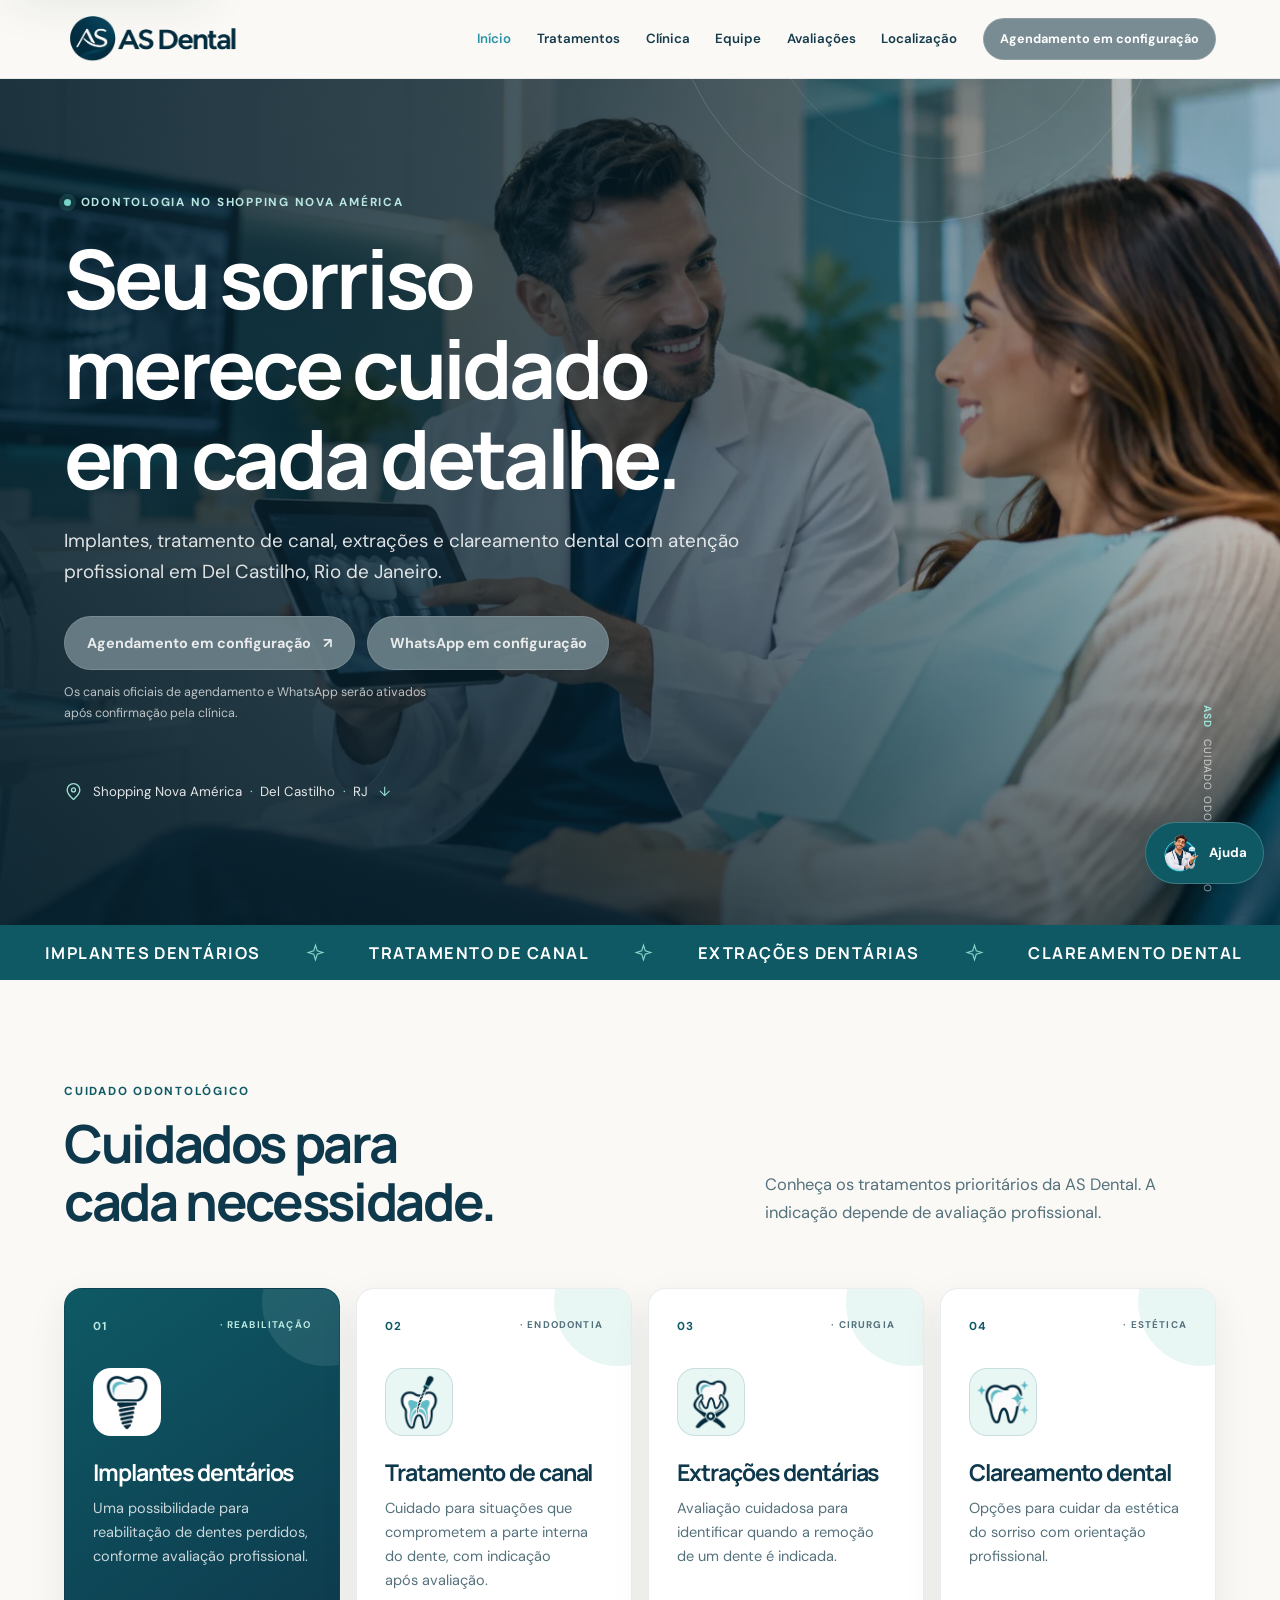
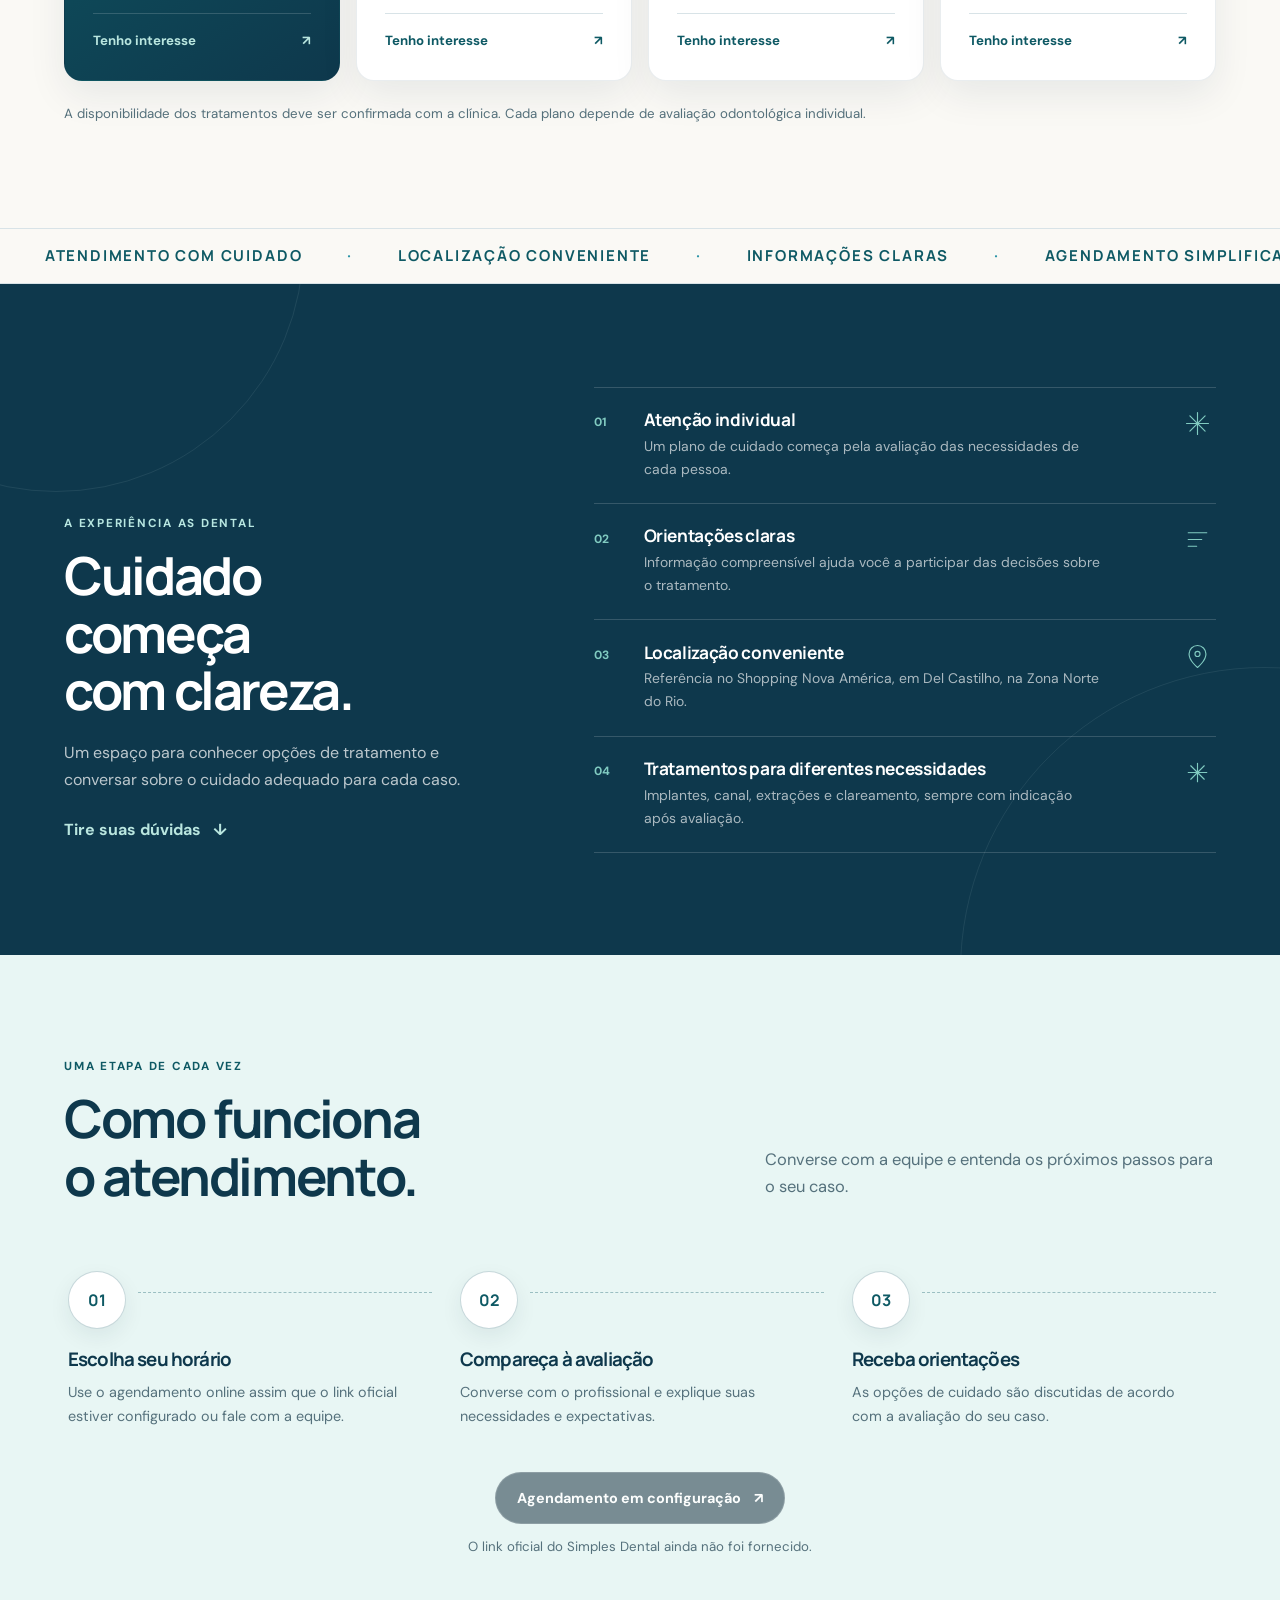
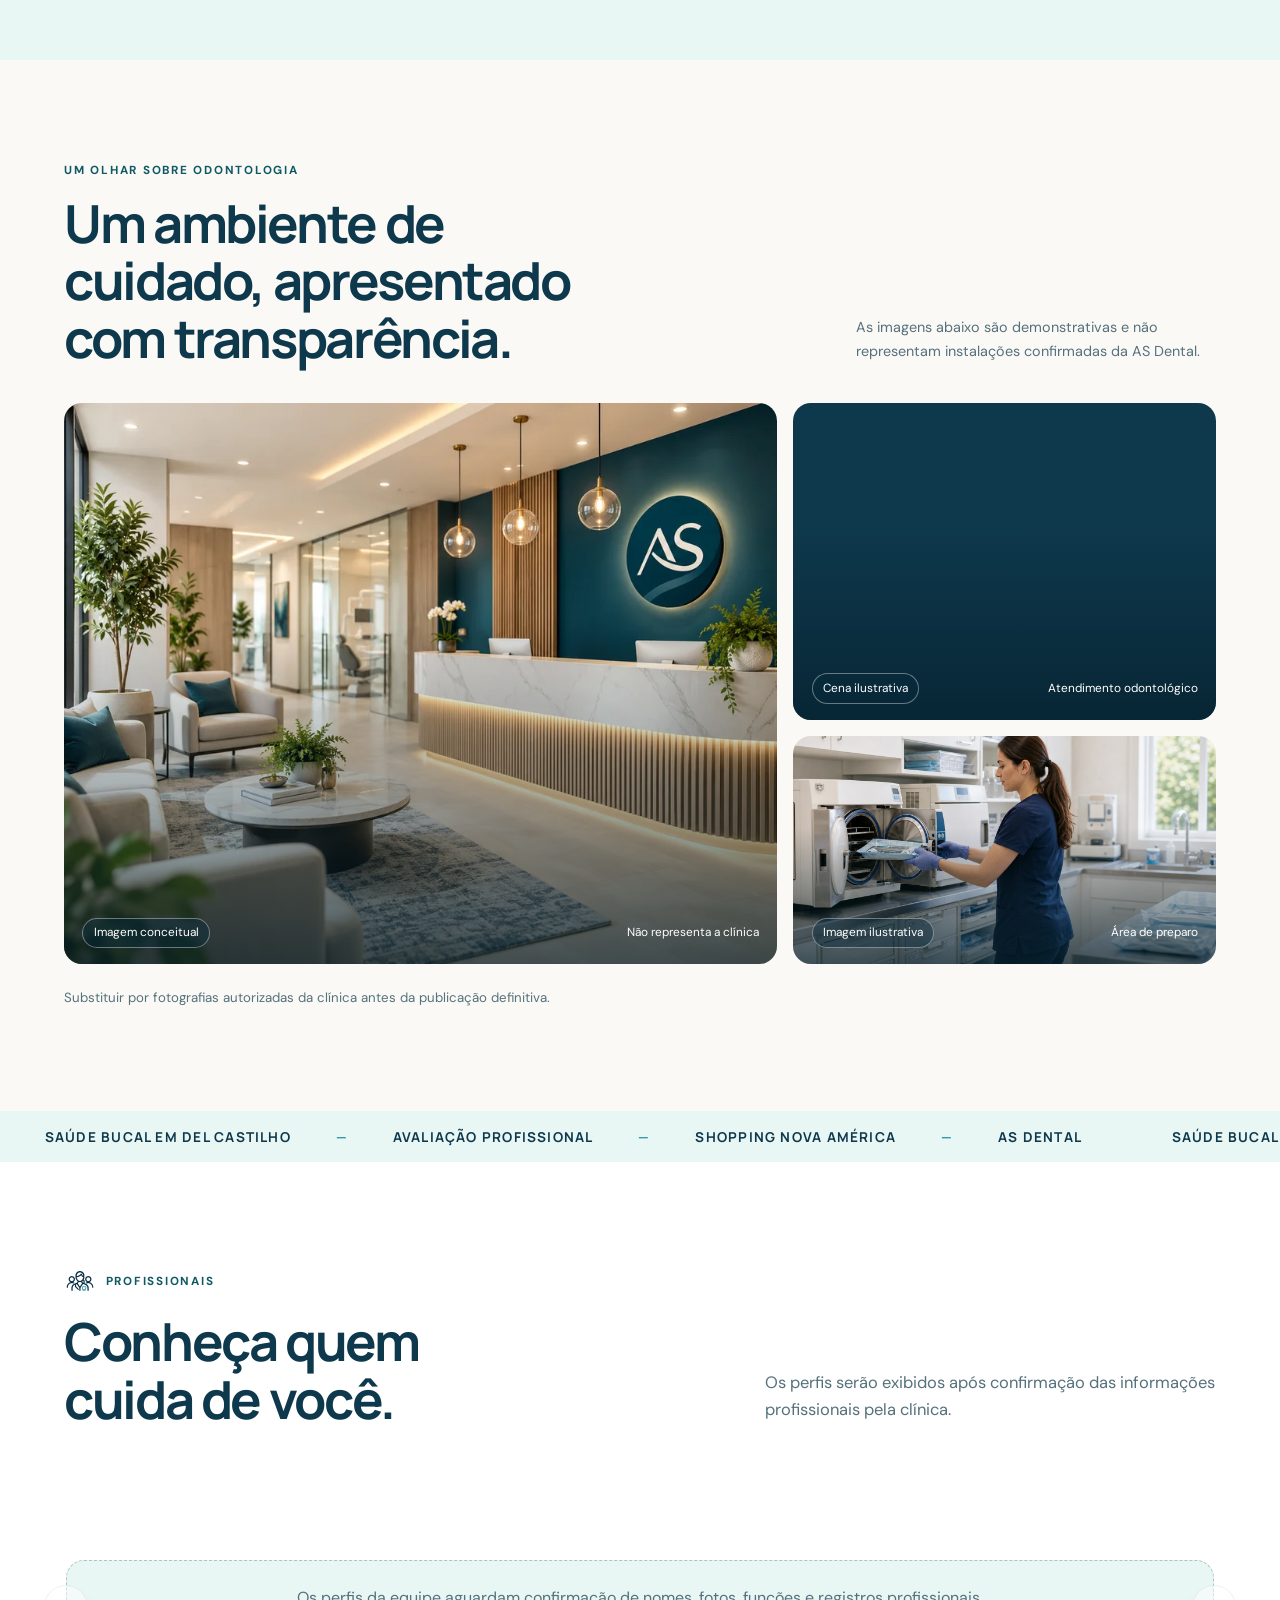
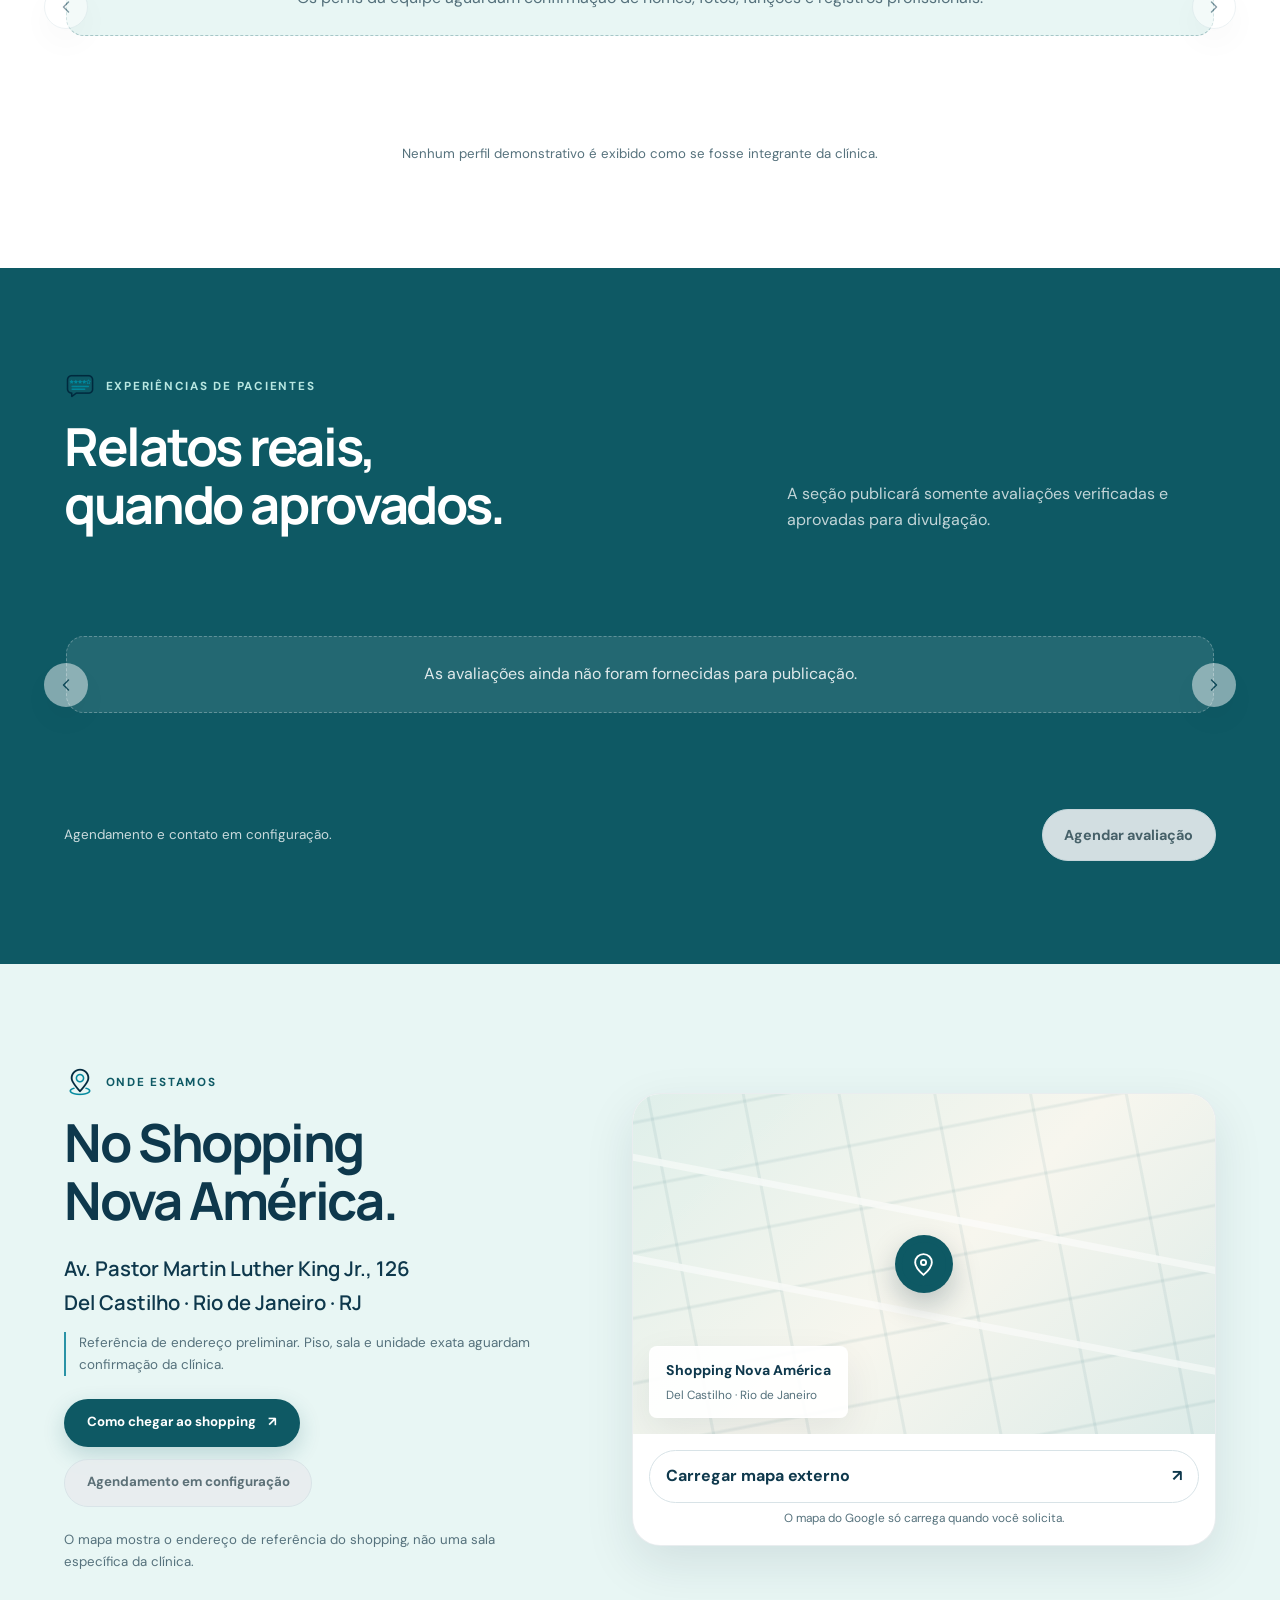
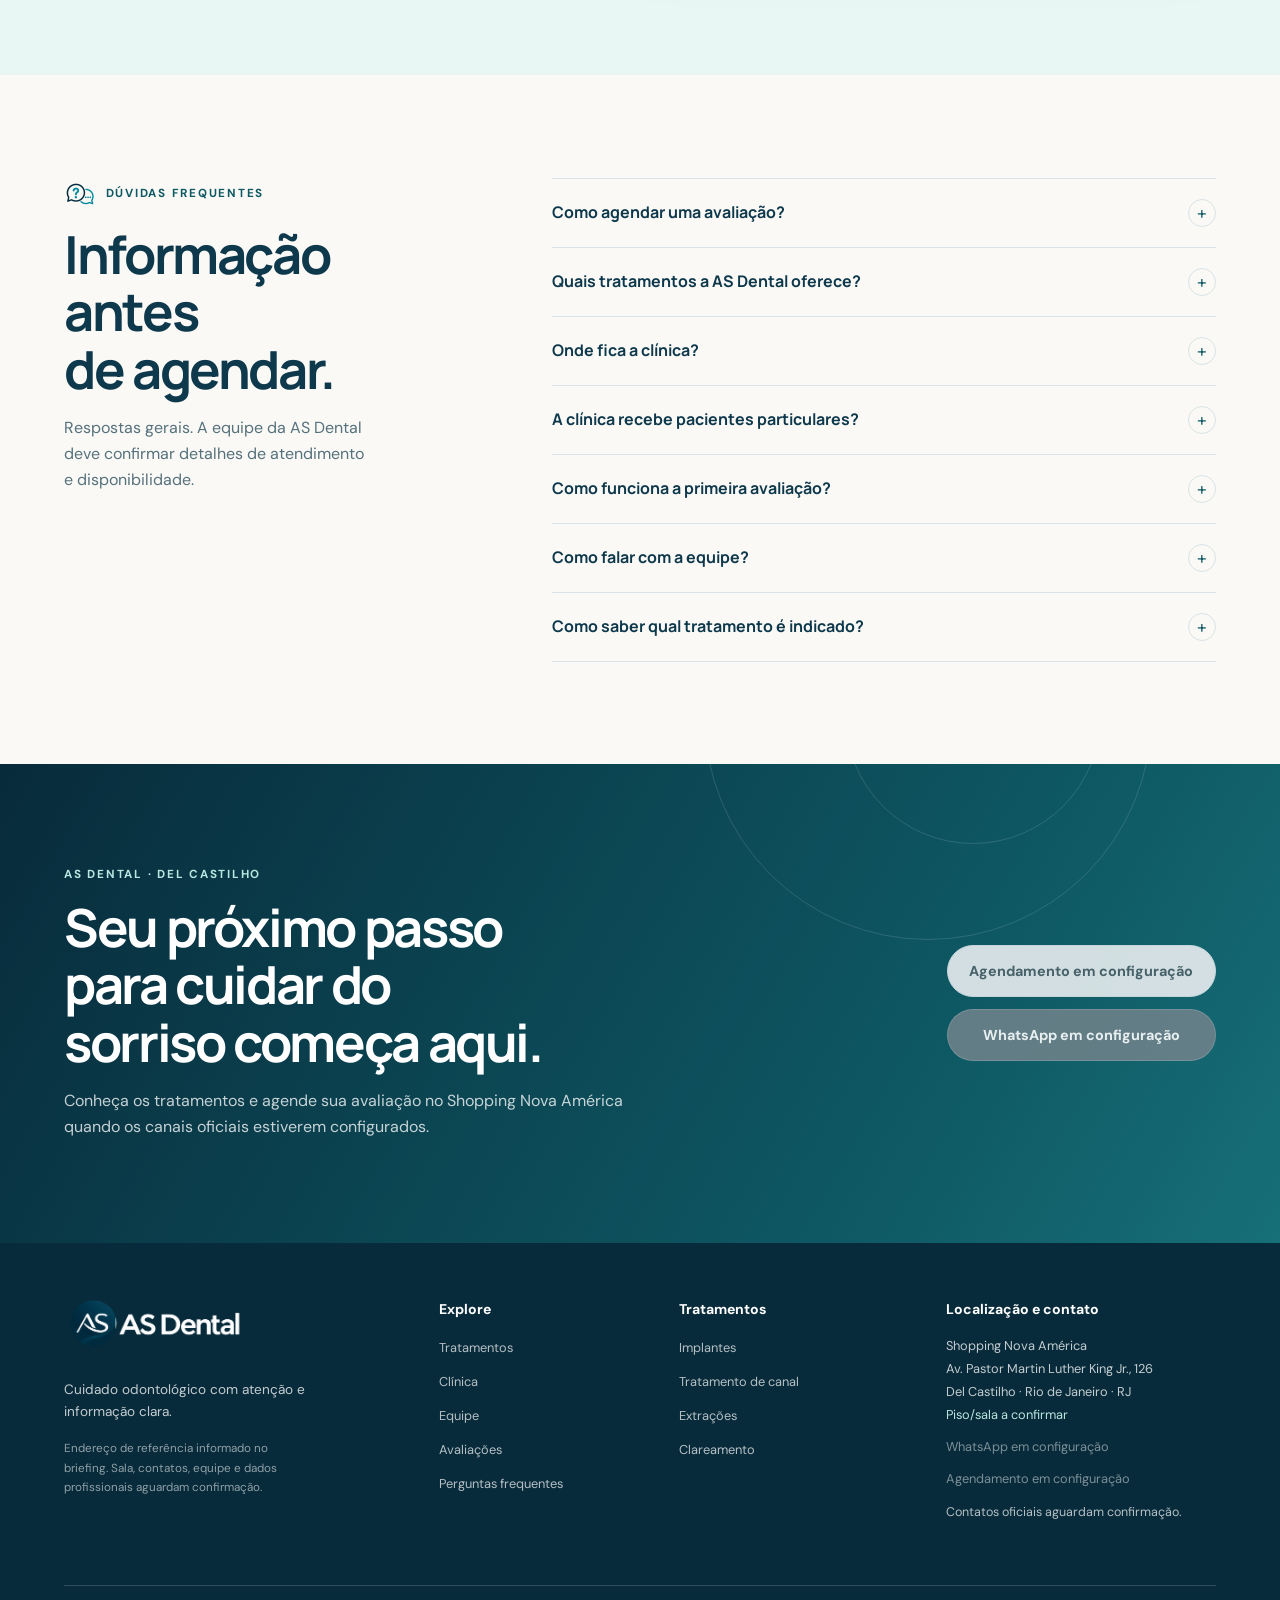
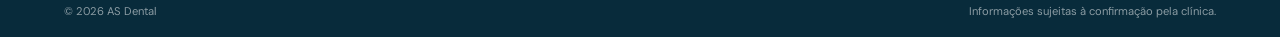
==== commit 017ca318: "Integrate AS Dental V2 visual assets" ====
--- a/index.html
+++ b/index.html
@@ -9,8 +9,8 @@
   <meta property="og:type" content="website">
   <meta property="og:title" content="AS Dental | Cuidado odontológico no Shopping Nova América">
   <meta property="og:description" content="Implantes, tratamento de canal, extrações e clareamento dental em Del Castilho, Rio de Janeiro.">
-  <meta property="og:image" content="images/home/hero-consultation.webp">
-  <link rel="icon" type="image/svg+xml" href="images/brand/favicon.svg">
+  <meta property="og:image" content="images/asdental-v2/sharing/og-as-dental-1200x630.jpg"><meta property="og:image:type" content="image/jpeg"><meta property="og:image:width" content="1200"><meta property="og:image:height" content="630"><meta name="twitter:card" content="summary_large_image"><meta name="twitter:image" content="images/asdental-v2/sharing/og-as-dental-1200x630.jpg">
+  <link rel="icon" href="images/asdental-v2/branding/favicon.ico" sizes="any"><link rel="icon" type="image/png" sizes="32x32" href="images/asdental-v2/branding/favicon-32.png"><link rel="apple-touch-icon" href="images/asdental-v2/branding/apple-touch-icon.png">
   <link rel="preconnect" href="https://fonts.googleapis.com">
   <link rel="preconnect" href="https://fonts.gstatic.com" crossorigin>
   <link href="https://fonts.googleapis.com/css2?family=DM+Sans:wght@400;500;600;700&family=Manrope:wght@500;600;700;800&display=swap" rel="stylesheet">
@@ -20,7 +20,7 @@
   <a class="skip-link" href="#conteudo">Pular para o conteúdo</a>
   <header class="site-header" id="topo">
     <nav class="nav wrap" aria-label="Navegação principal">
-      <a class="brand" href="index.html" aria-label="AS Dental — início"><span class="brand-mark" aria-hidden="true">AS</span><span>AS Dental</span></a>
+      <a class="brand" href="index.html" aria-label="AS Dental — início"><img class="brand-logo" src="images/asdental-v2/branding/logo-horizontal.webp" alt="" width="800" height="267" decoding="async"></a>
       <button class="menu-toggle" type="button" aria-expanded="false" aria-controls="menu-principal" aria-label="Abrir menu"><span class="menu-toggle-label">Menu</span><svg viewBox="0 0 24 24" aria-hidden="true"><path d="M4 7h16M4 12h16M4 17h16"/></svg></button>
       <div class="menu-backdrop" data-menu-backdrop hidden></div>
       <div class="menu" id="menu-principal">
@@ -32,7 +32,7 @@
 
   <main id="conteudo">
     <section class="hero" aria-labelledby="hero-title">
-      <img class="hero-image" src="images/home/hero-consultation.webp" alt="Imagem ilustrativa de uma conversa entre profissional de odontologia e paciente" fetchpriority="high" width="1586" height="1057">
+      <img class="hero-image" src="images/asdental-v2/photography/hero-consulta.webp" srcset="images/asdental-v2/photography/hero-consulta-640.webp 640w, images/asdental-v2/photography/hero-consulta-960.webp 960w, images/asdental-v2/photography/hero-consulta.webp 1600w" sizes="100vw" alt="Imagem ilustrativa gerada por IA de um profissional conversando com uma paciente" fetchpriority="high" decoding="async" width="1600" height="900">
       <div class="hero-shade" aria-hidden="true"></div><div class="hero-orbit hero-orbit-one" aria-hidden="true"></div><div class="hero-orbit hero-orbit-two" aria-hidden="true"></div>
       <div class="wrap hero-content">
         <p class="eyebrow light"><span class="eyebrow-dot" aria-hidden="true"></span> Odontologia no Shopping Nova América</p>
@@ -50,10 +50,10 @@
     <section class="section treatments" id="tratamentos" aria-labelledby="treatments-title">
       <div class="wrap"><div class="section-heading reveal"><div><p class="eyebrow">Cuidado odontológico</p><h2 id="treatments-title">Cuidados para cada necessidade.</h2></div><p class="section-lead">Conheça os tratamentos prioritários da AS Dental. A indicação depende de avaliação profissional.</p></div>
         <div class="treatment-grid">
-          <article class="treatment-card treatment-featured reveal" data-reveal="up"><span class="treatment-index">01 <span>· REABILITAÇÃO</span></span><div class="treatment-icon" aria-hidden="true"><svg viewBox="0 0 48 48"><path d="M24 5v38M9 15h30M12 15v8a12 12 0 0 0 24 0v-8M17 35h14"/></svg></div><h3>Implantes dentários</h3><p>Uma possibilidade para reabilitação de dentes perdidos, conforme avaliação profissional.</p><a class="card-link" href="#agendamento" data-track="service_interest" data-service="implantes">Tenho interesse <span aria-hidden="true">↗</span></a></article>
-          <article class="treatment-card reveal" data-reveal="up"><span class="treatment-index">02 <span>· ENDODONTIA</span></span><div class="treatment-icon" aria-hidden="true"><svg viewBox="0 0 48 48"><path d="M24 6c-6-4-13 0-13 8 0 11 5 25 10 25 3 0 2-12 5-12s2 12 5 12c5 0 10-14 10-25 0-8-7-12-13-8-1 1-3 1-4 0Z"/><path d="M24 19v11m-5-5h10"/></svg></div><h3>Tratamento de canal</h3><p>Cuidado para situações que comprometem a parte interna do dente, com indicação após avaliação.</p><a class="card-link" href="#agendamento" data-track="service_interest" data-service="tratamento de canal">Tenho interesse <span aria-hidden="true">↗</span></a></article>
-          <article class="treatment-card reveal" data-reveal="up"><span class="treatment-index">03 <span>· CIRURGIA</span></span><div class="treatment-icon" aria-hidden="true"><svg viewBox="0 0 48 48"><path d="M24 6c-6-4-13 0-13 8 0 11 5 25 10 25 3 0 2-12 5-12s2 12 5 12c5 0 10-14 10-25 0-8-7-12-13-8-1 1-3 1-4 0Z"/><path d="M18 18h12m-6-6v12"/></svg></div><h3>Extrações dentárias</h3><p>Avaliação cuidadosa para identificar quando a remoção de um dente é indicada.</p><a class="card-link" href="#agendamento" data-track="service_interest" data-service="extrações">Tenho interesse <span aria-hidden="true">↗</span></a></article>
-          <article class="treatment-card treatment-offset reveal" data-reveal="up"><span class="treatment-index">04 <span>· ESTÉTICA</span></span><div class="treatment-icon" aria-hidden="true"><svg viewBox="0 0 48 48"><path d="M8 17c5-8 27-8 32 0M12 22c4-5 20-5 24 0M17 27c3-2 11-2 14 0M20 32c2 1 6 1 8 0M24 12v-5m-11 9-3-4m25 4 3-4"/></svg></div><h3>Clareamento dental</h3><p>Opções para cuidar da estética do sorriso com orientação profissional.</p><a class="card-link" href="#agendamento" data-track="service_interest" data-service="clareamento">Tenho interesse <span aria-hidden="true">↗</span></a></article>
+          <article class="treatment-card treatment-featured reveal" data-reveal="up"><span class="treatment-index">01 <span>· REABILITAÇÃO</span></span><div class="treatment-icon" aria-hidden="true"><img src="images/asdental-v2/services/implante.webp" alt="" width="64" height="64" loading="lazy" decoding="async"></div><h3>Implantes dentários</h3><p>Uma possibilidade para reabilitação de dentes perdidos, conforme avaliação profissional.</p><a class="card-link" href="#agendamento" data-track="service_interest" data-service="implantes">Tenho interesse <span aria-hidden="true">↗</span></a></article>
+          <article class="treatment-card reveal" data-reveal="up"><span class="treatment-index">02 <span>· ENDODONTIA</span></span><div class="treatment-icon" aria-hidden="true"><img src="images/asdental-v2/services/canal.webp" alt="" width="64" height="64" loading="lazy" decoding="async"></div><h3>Tratamento de canal</h3><p>Cuidado para situações que comprometem a parte interna do dente, com indicação após avaliação.</p><a class="card-link" href="#agendamento" data-track="service_interest" data-service="tratamento de canal">Tenho interesse <span aria-hidden="true">↗</span></a></article>
+          <article class="treatment-card reveal" data-reveal="up"><span class="treatment-index">03 <span>· CIRURGIA</span></span><div class="treatment-icon" aria-hidden="true"><img src="images/asdental-v2/services/extracao.webp" alt="" width="64" height="64" loading="lazy" decoding="async"></div><h3>Extrações dentárias</h3><p>Avaliação cuidadosa para identificar quando a remoção de um dente é indicada.</p><a class="card-link" href="#agendamento" data-track="service_interest" data-service="extrações">Tenho interesse <span aria-hidden="true">↗</span></a></article>
+          <article class="treatment-card treatment-offset reveal" data-reveal="up"><span class="treatment-index">04 <span>· ESTÉTICA</span></span><div class="treatment-icon" aria-hidden="true"><img src="images/asdental-v2/services/clareamento.webp" alt="" width="64" height="64" loading="lazy" decoding="async"></div><h3>Clareamento dental</h3><p>Opções para cuidar da estética do sorriso com orientação profissional.</p><a class="card-link" href="#agendamento" data-track="service_interest" data-service="clareamento">Tenho interesse <span aria-hidden="true">↗</span></a></article>
         </div>
         <p class="fine-print">A disponibilidade dos tratamentos deve ser confirmada com a clínica. Cada plano depende de avaliação odontológica individual.</p>
       </div>
@@ -65,24 +65,24 @@
 
     <section class="section steps-section" id="atendimento" aria-labelledby="steps-title"><div class="wrap"><div class="section-heading reveal"><div><p class="eyebrow">Uma etapa de cada vez</p><h2 id="steps-title">Como funciona o atendimento.</h2></div><p class="section-lead">Converse com a equipe e entenda os próximos passos para o seu caso.</p></div><ol class="steps-grid"><li class="step reveal" data-reveal="up"><span class="step-number">01</span><div class="step-line" aria-hidden="true"></div><h3>Escolha seu horário</h3><p>Use o agendamento online assim que o link oficial estiver configurado ou fale com a equipe.</p></li><li class="step reveal" data-reveal="up"><span class="step-number">02</span><div class="step-line" aria-hidden="true"></div><h3>Compareça à avaliação</h3><p>Converse com o profissional e explique suas necessidades e expectativas.</p></li><li class="step reveal" data-reveal="up"><span class="step-number">03</span><div class="step-line" aria-hidden="true"></div><h3>Receba orientações</h3><p>As opções de cuidado são discutidas de acordo com a avaliação do seu caso.</p></li></ol><div class="center-action"><button class="button button-primary" type="button" data-booking disabled>Agendamento em configuração <span aria-hidden="true">↗</span></button><p class="fine-print">O link oficial do Simples Dental ainda não foi fornecido.</p></div></div></section>
 
-    <section class="section clinic-section" id="clinica" aria-labelledby="clinic-title"><div class="wrap"><div class="clinic-heading reveal"><div><p class="eyebrow">Um olhar sobre odontologia</p><h2 id="clinic-title">Um ambiente de cuidado, apresentado com transparência.</h2></div><p>As imagens abaixo são demonstrativas e não representam instalações confirmadas da AS Dental.</p></div><div class="gallery-grid"><figure class="gallery-main reveal" data-reveal="up"><img src="images/home/reception.webp" alt="Imagem demonstrativa de uma recepção de clínica odontológica" loading="lazy" width="1450" height="967"><figcaption><span>Imagem ilustrativa</span><span>Recepção odontológica</span></figcaption></figure><figure class="gallery-side reveal" data-reveal="up"><img src="images/home/treatment-room.webp" alt="Imagem demonstrativa de consultório odontológico" loading="lazy" width="1450" height="967"><figcaption><span>Imagem ilustrativa</span><span>Ambiente de atendimento</span></figcaption></figure><figure class="gallery-wide reveal" data-reveal="up"><img src="images/home/sterilization.webp" alt="Imagem demonstrativa de área de preparo odontológico" loading="lazy" width="1450" height="967"><figcaption><span>Imagem ilustrativa</span><span>Área de preparo</span></figcaption></figure></div><p class="fine-print">Substituir por fotografias autorizadas da clínica antes da publicação definitiva.</p></div></section>
+    <section class="section clinic-section" id="clinica" aria-labelledby="clinic-title"><div class="wrap"><div class="clinic-heading reveal"><div><p class="eyebrow">Um olhar sobre odontologia</p><h2 id="clinic-title">Um ambiente de cuidado, apresentado com transparência.</h2></div><p>As imagens abaixo são demonstrativas e não representam instalações confirmadas da AS Dental.</p></div><div class="gallery-grid"><figure class="gallery-main reveal" data-reveal="up"><img src="images/asdental-v2/photography/recepcao-conceitual.webp" alt="Imagem conceitual gerada por IA de uma recepção odontológica; não representa a AS Dental" loading="lazy" decoding="async" width="1448" height="1086" srcset="images/asdental-v2/photography/recepcao-conceitual-640.webp 640w, images/asdental-v2/photography/recepcao-conceitual-960.webp 960w, images/asdental-v2/photography/recepcao-conceitual.webp 1448w" sizes="(max-width: 760px) 100vw, 52vw"><figcaption><span>Imagem conceitual</span><span>Não representa a clínica</span></figcaption></figure><figure class="gallery-side reveal" data-reveal="up"><img src="images/asdental-v2/photography/hero-consulta.webp" alt="Cena ilustrativa gerada por IA de atendimento odontológico" loading="lazy" decoding="async" width="1600" height="900" srcset="images/asdental-v2/photography/hero-consulta-640.webp 640w, images/asdental-v2/photography/hero-consulta-960.webp 960w, images/asdental-v2/photography/hero-consulta.webp 1600w" sizes="(max-width: 760px) 100vw, 48vw"><figcaption><span>Cena ilustrativa</span><span>Atendimento odontológico</span></figcaption></figure><figure class="gallery-wide reveal" data-reveal="up"><img src="images/home/sterilization.webp" alt="Imagem demonstrativa de área de preparo odontológico" loading="lazy" decoding="async" width="1450" height="967"><figcaption><span>Imagem ilustrativa</span><span>Área de preparo</span></figcaption></figure></div><p class="fine-print">Substituir por fotografias autorizadas da clínica antes da publicação definitiva.</p></div></section>
 
     <section class="marquee marquee-soft" aria-label="Cuidado odontológico e localização"><p class="sr-only">Saúde bucal em Del Castilho; avaliação profissional; Shopping Nova América.</p><div class="marquee-track" aria-hidden="true"><div class="marquee-group marquee-forward"><span>Saúde bucal em Del Castilho</span><i>—</i><span>Avaliação profissional</span><i>—</i><span>Shopping Nova América</span><i>—</i><span>AS Dental</span></div><div class="marquee-group marquee-forward" aria-hidden="true"><span>Saúde bucal em Del Castilho</span><i>—</i><span>Avaliação profissional</span><i>—</i><span>Shopping Nova América</span><i>—</i><span>AS Dental</span></div></div></section>
 
-    <section class="section team-section" id="equipe" aria-labelledby="team-title"><div class="wrap"><div class="section-heading reveal"><div><p class="eyebrow">Profissionais</p><h2 id="team-title">Conheça quem cuida de você.</h2></div><p class="section-lead">Os perfis serão exibidos após confirmação das informações profissionais pela clínica.</p></div><div class="carousel-shell" data-carousel="team"><button class="carousel-arrow carousel-prev" type="button" aria-label="Ver profissionais anteriores" data-carousel-prev disabled><svg viewBox="0 0 24 24" aria-hidden="true"><path d="m15 18-6-6 6-6"/></svg></button><div class="profile-track" data-team-track tabindex="0" aria-label="Profissionais da AS Dental" aria-roledescription="carrossel"><p class="carousel-empty">Os perfis da equipe aguardam confirmação de nomes, fotos, funções e registros profissionais.</p></div><button class="carousel-arrow carousel-next" type="button" aria-label="Ver próximos profissionais" data-carousel-next disabled><svg viewBox="0 0 24 24" aria-hidden="true"><path d="m9 18 6-6-6-6"/></svg></button></div><p class="fine-print">Nenhum perfil demonstrativo é exibido como se fosse integrante da clínica.</p></div></section>
+    <section class="section team-section" id="equipe" aria-labelledby="team-title"><div class="wrap"><div class="section-heading reveal"><div><p class="eyebrow"><img class="section-icon" src="images/asdental-v2/ui/equipe-256.webp" width="32" height="32" alt="" aria-hidden="true" decoding="async">Profissionais</p><h2 id="team-title">Conheça quem cuida de você.</h2></div><p class="section-lead">Os perfis serão exibidos após confirmação das informações profissionais pela clínica.</p></div><div class="carousel-shell" data-carousel="team"><button class="carousel-arrow carousel-prev" type="button" aria-label="Ver profissionais anteriores" data-carousel-prev disabled><svg viewBox="0 0 24 24" aria-hidden="true"><path d="m15 18-6-6 6-6"/></svg></button><div class="profile-track" data-team-track tabindex="0" aria-label="Profissionais da AS Dental" aria-roledescription="carrossel"><p class="carousel-empty">Os perfis da equipe aguardam confirmação de nomes, fotos, funções e registros profissionais.</p></div><button class="carousel-arrow carousel-next" type="button" aria-label="Ver próximos profissionais" data-carousel-next disabled><svg viewBox="0 0 24 24" aria-hidden="true"><path d="m9 18 6-6-6-6"/></svg></button></div><p class="fine-print">Nenhum perfil demonstrativo é exibido como se fosse integrante da clínica.</p></div></section>
 
-    <section class="section reviews-section" id="avaliacoes" aria-labelledby="reviews-title"><div class="wrap"><div class="reviews-heading reveal"><div><p class="eyebrow light">Experiências de pacientes</p><h2 id="reviews-title">Relatos reais, quando aprovados.</h2></div><p>A seção publicará somente avaliações verificadas e aprovadas para divulgação.</p></div><div class="carousel-shell reviews-shell" data-carousel="reviews"><button class="carousel-arrow carousel-prev" type="button" aria-label="Ver avaliações anteriores" data-carousel-prev disabled><svg viewBox="0 0 24 24" aria-hidden="true"><path d="m15 18-6-6 6-6"/></svg></button><div class="review-track" data-review-track tabindex="0" aria-label="Avaliações verificadas" aria-roledescription="carrossel"><p class="carousel-empty">As avaliações ainda não foram fornecidas para publicação.</p></div><button class="carousel-arrow carousel-next" type="button" aria-label="Ver próximas avaliações" data-carousel-next disabled><svg viewBox="0 0 24 24" aria-hidden="true"><path d="m9 18 6-6-6-6"/></svg></button></div><div class="reviews-cta"><span>Agendamento e contato em configuração.</span><button class="button button-light" type="button" data-booking disabled>Agendar avaliação</button></div></div></section>
+    <section class="section reviews-section" id="avaliacoes" aria-labelledby="reviews-title"><div class="wrap"><div class="reviews-heading reveal"><div><p class="eyebrow light"><img class="section-icon" src="images/asdental-v2/ui/avaliacoes-256.webp" width="32" height="32" alt="" aria-hidden="true" decoding="async">Experiências de pacientes</p><h2 id="reviews-title">Relatos reais, quando aprovados.</h2></div><p>A seção publicará somente avaliações verificadas e aprovadas para divulgação.</p></div><div class="carousel-shell reviews-shell" data-carousel="reviews"><button class="carousel-arrow carousel-prev" type="button" aria-label="Ver avaliações anteriores" data-carousel-prev disabled><svg viewBox="0 0 24 24" aria-hidden="true"><path d="m15 18-6-6 6-6"/></svg></button><div class="review-track" data-review-track tabindex="0" aria-label="Avaliações verificadas" aria-roledescription="carrossel"><p class="carousel-empty">As avaliações ainda não foram fornecidas para publicação.</p></div><button class="carousel-arrow carousel-next" type="button" aria-label="Ver próximas avaliações" data-carousel-next disabled><svg viewBox="0 0 24 24" aria-hidden="true"><path d="m9 18 6-6-6-6"/></svg></button></div><div class="reviews-cta"><span>Agendamento e contato em configuração.</span><button class="button button-light" type="button" data-booking disabled>Agendar avaliação</button></div></div></section>
 
-    <section class="section location-section" id="localizacao" aria-labelledby="location-title"><div class="wrap location-grid"><div class="location-copy reveal"><p class="eyebrow">Onde estamos</p><h2 id="location-title">No Shopping Nova América.</h2><p class="location-address">Av. Pastor Martin Luther King Jr., 126<br>Del Castilho · Rio de Janeiro · RJ</p><p class="location-pending">Referência de endereço preliminar. Piso, sala e unidade exata aguardam confirmação da clínica.</p><div class="location-actions"><a class="button button-primary" data-directions href="https://www.google.com/maps/search/?api=1&amp;query=Shopping%20Nova%20Am%C3%A9rica%2C%20Av.%20Pastor%20Martin%20Luther%20King%20Jr.%2C%20126%2C%20Del%20Castilho%2C%20Rio%20de%20Janeiro%2C%20RJ" target="_blank" rel="noopener noreferrer">Como chegar ao shopping <span aria-hidden="true">↗</span></a><button class="button button-quiet" type="button" data-booking disabled>Agendamento em configuração</button></div><p class="fine-print">O mapa mostra o endereço de referência do shopping, não uma sala específica da clínica.</p></div><div class="map-card reveal" data-reveal="right"><div class="map-placeholder"><div class="map-grid" aria-hidden="true"></div><span class="map-pin" aria-hidden="true"><svg viewBox="0 0 24 24"><path d="M20 10c0 5-8 12-8 12S4 15 4 10a8 8 0 1 1 16 0Z"/><circle cx="12" cy="10" r="2.5"/></svg></span><div class="map-caption"><strong>Shopping Nova América</strong><span>Del Castilho · Rio de Janeiro</span></div></div><button class="map-load" type="button" data-open-map>Carregar mapa externo <span aria-hidden="true">↗</span></button><p class="map-privacy">O mapa do Google só carrega quando você solicita.</p></div></div></section>
+    <section class="section location-section" id="localizacao" aria-labelledby="location-title"><div class="wrap location-grid"><div class="location-copy reveal"><p class="eyebrow"><img class="section-icon" src="images/asdental-v2/ui/localizacao-256.webp" width="32" height="32" alt="" aria-hidden="true" decoding="async">Onde estamos</p><h2 id="location-title">No Shopping Nova América.</h2><p class="location-address">Av. Pastor Martin Luther King Jr., 126<br>Del Castilho · Rio de Janeiro · RJ</p><p class="location-pending">Referência de endereço preliminar. Piso, sala e unidade exata aguardam confirmação da clínica.</p><div class="location-actions"><a class="button button-primary" data-directions href="https://www.google.com/maps/search/?api=1&amp;query=Shopping%20Nova%20Am%C3%A9rica%2C%20Av.%20Pastor%20Martin%20Luther%20King%20Jr.%2C%20126%2C%20Del%20Castilho%2C%20Rio%20de%20Janeiro%2C%20RJ" target="_blank" rel="noopener noreferrer">Como chegar ao shopping <span aria-hidden="true">↗</span></a><button class="button button-quiet" type="button" data-booking disabled>Agendamento em configuração</button></div><p class="fine-print">O mapa mostra o endereço de referência do shopping, não uma sala específica da clínica.</p></div><div class="map-card reveal" data-reveal="right"><div class="map-placeholder"><div class="map-grid" aria-hidden="true"></div><span class="map-pin" aria-hidden="true"><svg viewBox="0 0 24 24"><path d="M20 10c0 5-8 12-8 12S4 15 4 10a8 8 0 1 1 16 0Z"/><circle cx="12" cy="10" r="2.5"/></svg></span><div class="map-caption"><strong>Shopping Nova América</strong><span>Del Castilho · Rio de Janeiro</span></div></div><button class="map-load" type="button" data-open-map>Carregar mapa externo <span aria-hidden="true">↗</span></button><p class="map-privacy">O mapa do Google só carrega quando você solicita.</p></div></div></section>
 
-    <section class="section faq-section" id="faq" aria-labelledby="faq-title"><div class="wrap faq-layout"><div class="faq-intro reveal"><p class="eyebrow">Dúvidas frequentes</p><h2 id="faq-title">Informação antes de agendar.</h2><p>Respostas gerais. A equipe da AS Dental deve confirmar detalhes de atendimento e disponibilidade.</p></div><div class="faq-list"><details class="faq-item reveal"><summary>Como agendar uma avaliação?<span aria-hidden="true">+</span></summary><div><p>O link oficial do Simples Dental ainda não está configurado. O agendamento será habilitado após a clínica fornecer o endereço correto.</p></div></details><details class="faq-item reveal"><summary>Quais tratamentos a AS Dental oferece?<span aria-hidden="true">+</span></summary><div><p>O site destaca implantes, tratamento de canal, extrações e clareamento dental. Confirme disponibilidade e indicação diretamente com a clínica.</p></div></details><details class="faq-item reveal"><summary>Onde fica a clínica?<span aria-hidden="true">+</span></summary><div><p>A referência preliminar é o Shopping Nova América, na Av. Pastor Martin Luther King Jr., 126, Del Castilho, Rio de Janeiro. Piso e sala ainda precisam ser confirmados.</p></div></details><details class="faq-item reveal"><summary>A clínica recebe pacientes particulares?<span aria-hidden="true">+</span></summary><div><p>O site está sendo preparado para apresentar atendimento particular. Consulte a clínica para confirmar formas de atendimento e pagamento.</p></div></details><details class="faq-item reveal"><summary>Como funciona a primeira avaliação?<span aria-hidden="true">+</span></summary><div><p>O profissional avalia as necessidades de cada pessoa e explica as opções de cuidado indicadas para aquele caso.</p></div></details><details class="faq-item reveal"><summary>Como falar com a equipe?<span aria-hidden="true">+</span></summary><div><p>O número oficial de WhatsApp e os demais contatos ainda não foram cadastrados. Eles serão ativados quando confirmados pela clínica.</p></div></details><details class="faq-item reveal"><summary>Como saber qual tratamento é indicado?<span aria-hidden="true">+</span></summary><div><p>A indicação depende de avaliação odontológica individual. O conteúdo do site não substitui uma consulta profissional.</p></div></details></div></div></section>
+    <section class="section faq-section" id="faq" aria-labelledby="faq-title"><div class="wrap faq-layout"><div class="faq-intro reveal"><p class="eyebrow"><img class="section-icon" src="images/asdental-v2/ui/faq-256.webp" width="32" height="32" alt="" aria-hidden="true" decoding="async">Dúvidas frequentes</p><h2 id="faq-title">Informação antes de agendar.</h2><p>Respostas gerais. A equipe da AS Dental deve confirmar detalhes de atendimento e disponibilidade.</p></div><div class="faq-list"><details class="faq-item reveal"><summary>Como agendar uma avaliação?<span aria-hidden="true">+</span></summary><div><p>O link oficial do Simples Dental ainda não está configurado. O agendamento será habilitado após a clínica fornecer o endereço correto.</p></div></details><details class="faq-item reveal"><summary>Quais tratamentos a AS Dental oferece?<span aria-hidden="true">+</span></summary><div><p>O site destaca implantes, tratamento de canal, extrações e clareamento dental. Confirme disponibilidade e indicação diretamente com a clínica.</p></div></details><details class="faq-item reveal"><summary>Onde fica a clínica?<span aria-hidden="true">+</span></summary><div><p>A referência preliminar é o Shopping Nova América, na Av. Pastor Martin Luther King Jr., 126, Del Castilho, Rio de Janeiro. Piso e sala ainda precisam ser confirmados.</p></div></details><details class="faq-item reveal"><summary>A clínica recebe pacientes particulares?<span aria-hidden="true">+</span></summary><div><p>O site está sendo preparado para apresentar atendimento particular. Consulte a clínica para confirmar formas de atendimento e pagamento.</p></div></details><details class="faq-item reveal"><summary>Como funciona a primeira avaliação?<span aria-hidden="true">+</span></summary><div><p>O profissional avalia as necessidades de cada pessoa e explica as opções de cuidado indicadas para aquele caso.</p></div></details><details class="faq-item reveal"><summary>Como falar com a equipe?<span aria-hidden="true">+</span></summary><div><p>O número oficial de WhatsApp e os demais contatos ainda não foram cadastrados. Eles serão ativados quando confirmados pela clínica.</p></div></details><details class="faq-item reveal"><summary>Como saber qual tratamento é indicado?<span aria-hidden="true">+</span></summary><div><p>A indicação depende de avaliação odontológica individual. O conteúdo do site não substitui uma consulta profissional.</p></div></details></div></div></section>
 
     <section class="final-cta" id="agendamento"><div class="wrap final-cta-inner reveal"><div><p class="eyebrow light">AS Dental · Del Castilho</p><h2>Seu próximo passo para cuidar do sorriso começa aqui.</h2><p>Conheça os tratamentos e agende sua avaliação no Shopping Nova América quando os canais oficiais estiverem configurados.</p></div><div class="final-cta-actions"><button class="button button-light" type="button" data-booking disabled>Agendamento em configuração</button><button class="button button-outline-light" type="button" data-whatsapp disabled>WhatsApp em configuração</button></div></div></section>
   </main>
 
-  <footer class="site-footer"><div class="wrap footer-grid"><div class="footer-brand"><a class="brand brand-footer" href="index.html"><span class="brand-mark" aria-hidden="true">AS</span><span>AS Dental</span></a><p>Cuidado odontológico com atenção e informação clara.</p><p class="footer-disclaimer">Endereço de referência informado no briefing. Sala, contatos, equipe e dados profissionais aguardam confirmação.</p></div><div><h2 class="footer-heading">Explore</h2><ul><li><a href="#tratamentos">Tratamentos</a></li><li><a href="#clinica">Clínica</a></li><li><a href="#equipe">Equipe</a></li><li><a href="#avaliacoes">Avaliações</a></li><li><a href="#faq">Perguntas frequentes</a></li></ul></div><div><h2 class="footer-heading">Tratamentos</h2><ul><li><a href="#tratamentos">Implantes</a></li><li><a href="#tratamentos">Tratamento de canal</a></li><li><a href="#tratamentos">Extrações</a></li><li><a href="#tratamentos">Clareamento</a></li></ul></div><div><h2 class="footer-heading">Localização e contato</h2><address>Shopping Nova América<br>Av. Pastor Martin Luther King Jr., 126<br>Del Castilho · Rio de Janeiro · RJ<br><span>Piso/sala a confirmar</span></address><button class="footer-action" type="button" data-whatsapp disabled>WhatsApp em configuração</button><button class="footer-action" type="button" data-booking disabled>Agendamento em configuração</button><div class="footer-contact" data-footer-contact></div><ul class="footer-social" data-footer-social hidden></ul><p class="footer-professional" data-professional-info hidden></p></div></div><div class="wrap footer-bottom"><span>© <span data-current-year>2026</span> AS Dental</span><span>Informações sujeitas à confirmação pela clínica.</span></div></footer>
+  <footer class="site-footer"><div class="wrap footer-grid"><div class="footer-brand"><a class="brand brand-footer" href="index.html"><img class="brand-logo" src="images/asdental-v2/branding/logo-horizontal-texto-branco.webp" alt="AS Dental" width="800" height="267" decoding="async"></a><p>Cuidado odontológico com atenção e informação clara.</p><p class="footer-disclaimer">Endereço de referência informado no briefing. Sala, contatos, equipe e dados profissionais aguardam confirmação.</p></div><div><h2 class="footer-heading">Explore</h2><ul><li><a href="#tratamentos">Tratamentos</a></li><li><a href="#clinica">Clínica</a></li><li><a href="#equipe">Equipe</a></li><li><a href="#avaliacoes">Avaliações</a></li><li><a href="#faq">Perguntas frequentes</a></li></ul></div><div><h2 class="footer-heading">Tratamentos</h2><ul><li><a href="#tratamentos">Implantes</a></li><li><a href="#tratamentos">Tratamento de canal</a></li><li><a href="#tratamentos">Extrações</a></li><li><a href="#tratamentos">Clareamento</a></li></ul></div><div><h2 class="footer-heading">Localização e contato</h2><address>Shopping Nova América<br>Av. Pastor Martin Luther King Jr., 126<br>Del Castilho · Rio de Janeiro · RJ<br><span>Piso/sala a confirmar</span></address><button class="footer-action" type="button" data-whatsapp disabled>WhatsApp em configuração</button><button class="footer-action" type="button" data-booking disabled>Agendamento em configuração</button><div class="footer-contact" data-footer-contact></div><ul class="footer-social" data-footer-social hidden></ul><p class="footer-professional" data-professional-info hidden></p></div></div><div class="wrap footer-bottom"><span>© <span data-current-year>2026</span> AS Dental</span><span>Informações sujeitas à confirmação pela clínica.</span></div></footer>
 
-  <div class="assistant-widget"><button class="assistant-launcher" type="button" aria-expanded="false" aria-controls="assistant-panel" aria-label="Abrir ajuda da AS Dental" data-assistant-open><svg viewBox="0 0 24 24" aria-hidden="true"><path d="M21 11.5a8.4 8.4 0 0 1-.9 3.8 8.5 8.5 0 0 1-7.6 4.7 8.4 8.4 0 0 1-3.8-.9L3 21l1.9-5.7a8.4 8.4 0 0 1-.9-3.8A8.5 8.5 0 0 1 8.7 3.9a8.4 8.4 0 0 1 3.8-.9h.5a8.5 8.5 0 0 1 8 8v.5Z"/><path d="M8 12h.01M12 12h.01M16 12h.01"/></svg><span>Ajuda</span></button><section class="assistant-panel" id="assistant-panel" role="dialog" aria-labelledby="assistant-title" aria-modal="false" hidden><div class="assistant-head"><div><span class="assistant-status-dot" aria-hidden="true"></span><span>AS Dental</span></div><button type="button" class="assistant-close" aria-label="Fechar ajuda" data-assistant-close>×</button></div><h2 id="assistant-title">Olá! Como podemos ajudar?</h2><p>Escolha um assunto para encontrar informações no site.</p><div class="assistant-options"><button type="button" data-assistant-booking>Agendar avaliação</button><button type="button" data-assistant-whatsapp>Falar no WhatsApp</button><button type="button" data-assistant-answer="treatments">Quais tratamentos?</button><button type="button" data-assistant-answer="location">Onde fica a clínica?</button><button type="button" data-assistant-answer="assessment">Como funciona a avaliação?</button><a href="#faq" data-assistant-link>Perguntas frequentes <span aria-hidden="true">↗</span></a></div><p class="assistant-response" role="status" aria-live="polite" data-assistant-response></p></section></div>
+  <div class="assistant-widget"><button class="assistant-launcher" type="button" aria-expanded="false" aria-controls="assistant-panel" aria-label="Abrir ajuda da AS Dental" data-assistant-open><img src="images/asdental-v2/assistant/assistente-as-256.webp" width="40" height="40" alt="" aria-hidden="true" decoding="async"><span>Ajuda</span></button><section class="assistant-panel" id="assistant-panel" role="dialog" aria-labelledby="assistant-title" aria-modal="false" hidden><div class="assistant-head"><div><span class="assistant-status-dot" aria-hidden="true"></span><span>AS Dental</span></div><button type="button" class="assistant-close" aria-label="Fechar ajuda" data-assistant-close>×</button></div><h2 id="assistant-title">Olá! Como podemos ajudar?</h2><p>Este guia ilustrado apresenta informações do site e não é um canal de atendimento em tempo real.</p><div class="assistant-options"><button type="button" data-assistant-booking>Agendar avaliação</button><button type="button" data-assistant-whatsapp>Falar no WhatsApp</button><button type="button" data-assistant-answer="treatments">Quais tratamentos?</button><button type="button" data-assistant-answer="location">Onde fica a clínica?</button><button type="button" data-assistant-answer="assessment">Como funciona a avaliação?</button><a href="#faq" data-assistant-link>Perguntas frequentes <span aria-hidden="true">↗</span></a></div><p class="assistant-response" role="status" aria-live="polite" data-assistant-response></p></section></div>
   <dialog class="map-dialog" aria-labelledby="map-dialog-title" data-map-dialog><div class="map-dialog-head"><div><p class="eyebrow">Referência preliminar</p><h2 id="map-dialog-title">Shopping Nova América</h2></div><button type="button" class="dialog-close" aria-label="Fechar mapa" data-close-map>×</button></div><p class="map-dialog-note">O ponto indica o shopping; a sala exata da clínica ainda será confirmada.</p><iframe title="Mapa do Shopping Nova América, Del Castilho" loading="lazy" referrerpolicy="no-referrer-when-downgrade" data-map-frame></iframe><a class="text-link" data-directions href="https://www.google.com/maps/search/?api=1&amp;query=Shopping%20Nova%20Am%C3%A9rica%2C%20Av.%20Pastor%20Martin%20Luther%20King%20Jr.%2C%20126%2C%20Del%20Castilho%2C%20Rio%20de%20Janeiro%2C%20RJ" target="_blank" rel="noopener noreferrer">Abrir rota no Google Maps <span aria-hidden="true">↗</span></a></dialog>
   <script src="images/site-config.js" defer></script><script src="images/site.js" defer></script>
 </body></html>
--- a/images/site.css
+++ b/images/site.css
@@ -82,8 +82,8 @@
 .site-header { position: sticky; z-index: 40; top: 0; border-bottom: 1px solid rgb(14 56 76 / 8%); background: rgb(250 249 245 / 96%); transition: background .25s ease, box-shadow .25s ease, border-color .25s ease; }
 .site-header.is-scrolled { border-color: rgb(14 56 76 / 12%); background: rgb(250 249 245 / 90%); box-shadow: 0 8px 28px rgb(8 43 59 / 7%); backdrop-filter: blur(16px); }
 .nav { display: flex; min-height: 78px; align-items: center; justify-content: space-between; gap: 1.5rem; }
-.brand { display: inline-flex; flex: 0 0 auto; align-items: center; gap: .72rem; color: var(--navy); font: 800 1.14rem Manrope, sans-serif; letter-spacing: -.04em; text-decoration: none; }
-.brand-mark { display: grid; width: 40px; height: 40px; place-items: center; border: 1px solid rgb(255 255 255 / 22%); border-radius: 50%; background: linear-gradient(145deg, var(--teal), var(--navy)); color: var(--paper); font-size: .85rem; letter-spacing: -.08em; }
+.brand { display: inline-flex; flex: 0 0 auto; align-items: center; text-decoration: none; }
+.brand-logo { display: block; width: clamp(142px, 15vw, 176px); height: auto; object-fit: contain; }
 .menu { display: flex; align-items: center; gap: clamp(.9rem, 2vw, 1.8rem); }
 .menu > a { color: var(--ink); font-size: .83rem; font-weight: 600; text-decoration: none; transition: color .2s ease; }
 .menu > a:hover, .menu > a[aria-current="page"] { color: var(--teal-bright); }
@@ -160,9 +160,9 @@
 .treatment-index { position: relative; z-index: 1; display: flex; justify-content: space-between; color: var(--teal); font-size: .72rem; font-weight: 700; letter-spacing: .1em; }
 .treatment-index span { color: var(--muted); font-size: .61rem; }
 .treatment-featured .treatment-index, .treatment-featured .treatment-index span { color: #b9e6df; }
-.treatment-icon { position: relative; z-index: 1; display: grid; width: 58px; height: 58px; place-items: center; margin-block: 2rem 1.5rem; border: 1px solid rgb(14 89 100 / 15%); border-radius: 18px; background: var(--aqua); color: var(--teal); }
-.treatment-icon svg { width: 35px; height: 35px; fill: none; stroke: currentColor; stroke-linecap: round; stroke-linejoin: round; stroke-width: 1.6; }
-.treatment-featured .treatment-icon { border-color: rgb(255 255 255 / 20%); background: rgb(255 255 255 / 12%); color: #b9e6df; }
+.treatment-icon { position: relative; z-index: 1; display: grid; width: 68px; height: 68px; place-items: center; margin-block: 2rem 1.5rem; border: 1px solid rgb(14 89 100 / 15%); border-radius: 18px; background: var(--aqua); color: var(--teal); }
+.treatment-icon img { width: 100%; height: 100%; object-fit: contain; padding: 2px; }
+.treatment-featured .treatment-icon { border-color: rgb(255 255 255 / 20%); background: var(--paper); color: var(--teal); }
 .treatment-card h3 { position: relative; z-index: 1; color: var(--navy); }
 .treatment-featured h3 { color: var(--paper); }
 .treatment-grid-page .treatment-card h2 { position: relative; z-index: 1; margin: 0 0 .7rem; color: var(--navy); font-size: clamp(1.25rem, 2vw, 1.55rem); letter-spacing: -.035em; }
@@ -306,7 +306,7 @@
 .site-footer { background: var(--navy-deep); color: rgb(255 255 255 / 76%); }
 .footer-grid { display: grid; grid-template-columns: 1.2fr .7fr .8fr 1fr; gap: clamp(1.5rem, 4vw, 4rem); padding-block: 3.2rem; }
 .brand-footer { color: var(--paper); }
-.brand-footer .brand-mark { border-color: rgb(255 255 255 / 24%); background: var(--teal); }
+.brand-footer .brand-logo { width: 180px; }
 .footer-brand > p { max-width: 31ch; margin: 1rem 0 .75rem; font-size: .85rem; }
 .footer-disclaimer { color: rgb(255 255 255 / 55%); font-size: .73rem !important; }
 .footer-heading { margin: .35rem 0 1rem; color: var(--paper); font: 700 .88rem "DM Sans", sans-serif; letter-spacing: 0; }
@@ -328,7 +328,7 @@
 .assistant-widget { position: fixed; z-index: 60; right: max(1rem, env(safe-area-inset-right)); bottom: max(1rem, env(safe-area-inset-bottom)); }
 .assistant-launcher { display: flex; min-height: 54px; align-items: center; gap: .55rem; border: 1px solid rgb(255 255 255 / 20%); border-radius: 999px; background: var(--teal); color: var(--paper); box-shadow: 0 12px 30px rgb(8 43 59 / 28%); cursor: pointer; padding: .7rem 1rem; font-size: .83rem; font-weight: 700; transition: transform .2s ease, background .2s ease; }
 .assistant-launcher:hover { transform: translateY(-2px); background: var(--navy); }
-.assistant-launcher svg { width: 22px; fill: none; stroke: currentColor; stroke-linecap: round; stroke-linejoin: round; stroke-width: 1.6; }
+.assistant-launcher img { display: block; width: 38px; height: 38px; flex: 0 0 auto; object-fit: contain; }
 .assistant-panel[hidden] { display: none; }
 .assistant-panel { position: absolute; right: 0; bottom: calc(100% + .8rem); width: min(360px, calc(100vw - 2rem)); max-height: min(75svh, 570px); overflow: auto; border: 1px solid rgb(14 56 76 / 12%); border-radius: var(--radius-md); background: var(--paper); padding: 1.1rem; box-shadow: 0 24px 75px rgb(8 43 59 / 24%); animation: panel-in .2s var(--ease) both; }
 @keyframes panel-in { from { transform: translateY(8px); opacity: 0; } to { transform: translateY(0); opacity: 1; } }
@@ -387,8 +387,7 @@
   .section-lead { max-width: 54ch; }
   .treatment-grid { gap: .75rem; }
   .treatment-card { min-height: 320px; padding: 1.1rem; }
-  .treatment-icon { width: 50px; height: 50px; margin-block: 1.35rem 1.1rem; border-radius: 15px; }
-  .treatment-icon svg { width: 30px; }
+  .treatment-icon { width: 56px; height: 56px; margin-block: 1.35rem 1.1rem; border-radius: 15px; }
   .treatment-card > p { font-size: .83rem; }
   .treatment-index { font-size: .66rem; }
   .treatment-index span { font-size: .53rem; }
@@ -428,8 +427,7 @@
 }
 @media (max-width: 390px) {
   :root { --gutter: 1rem; }
-  .brand { gap: .5rem; font-size: 1.02rem; }
-  .brand-mark { width: 36px; height: 36px; }
+  .brand-logo { width: 132px; }
   .menu-toggle { padding: .48rem .6rem .48rem .75rem; }
   .menu-toggle-label { font-size: .88rem; }
   .hero { min-height: max(610px, calc(100svh - 68px)); }
@@ -463,6 +461,7 @@
 .js-motion .treatment-grid .reveal:nth-child(4) { transition-delay: 190ms; }
 .js-motion .steps-grid .reveal:nth-child(2) { transition-delay: 90ms; }
 .js-motion .steps-grid .reveal:nth-child(3) { transition-delay: 180ms; }
+.section-icon { width: 32px; height: 32px; flex: 0 0 auto; object-fit: contain; }
 @media (prefers-reduced-motion: reduce) {
   *, *::before, *::after { scroll-behavior: auto !important; animation-duration: .01ms !important; animation-iteration-count: 1 !important; transition-duration: .01ms !important; }
   .marquee-track { width: 100%; }
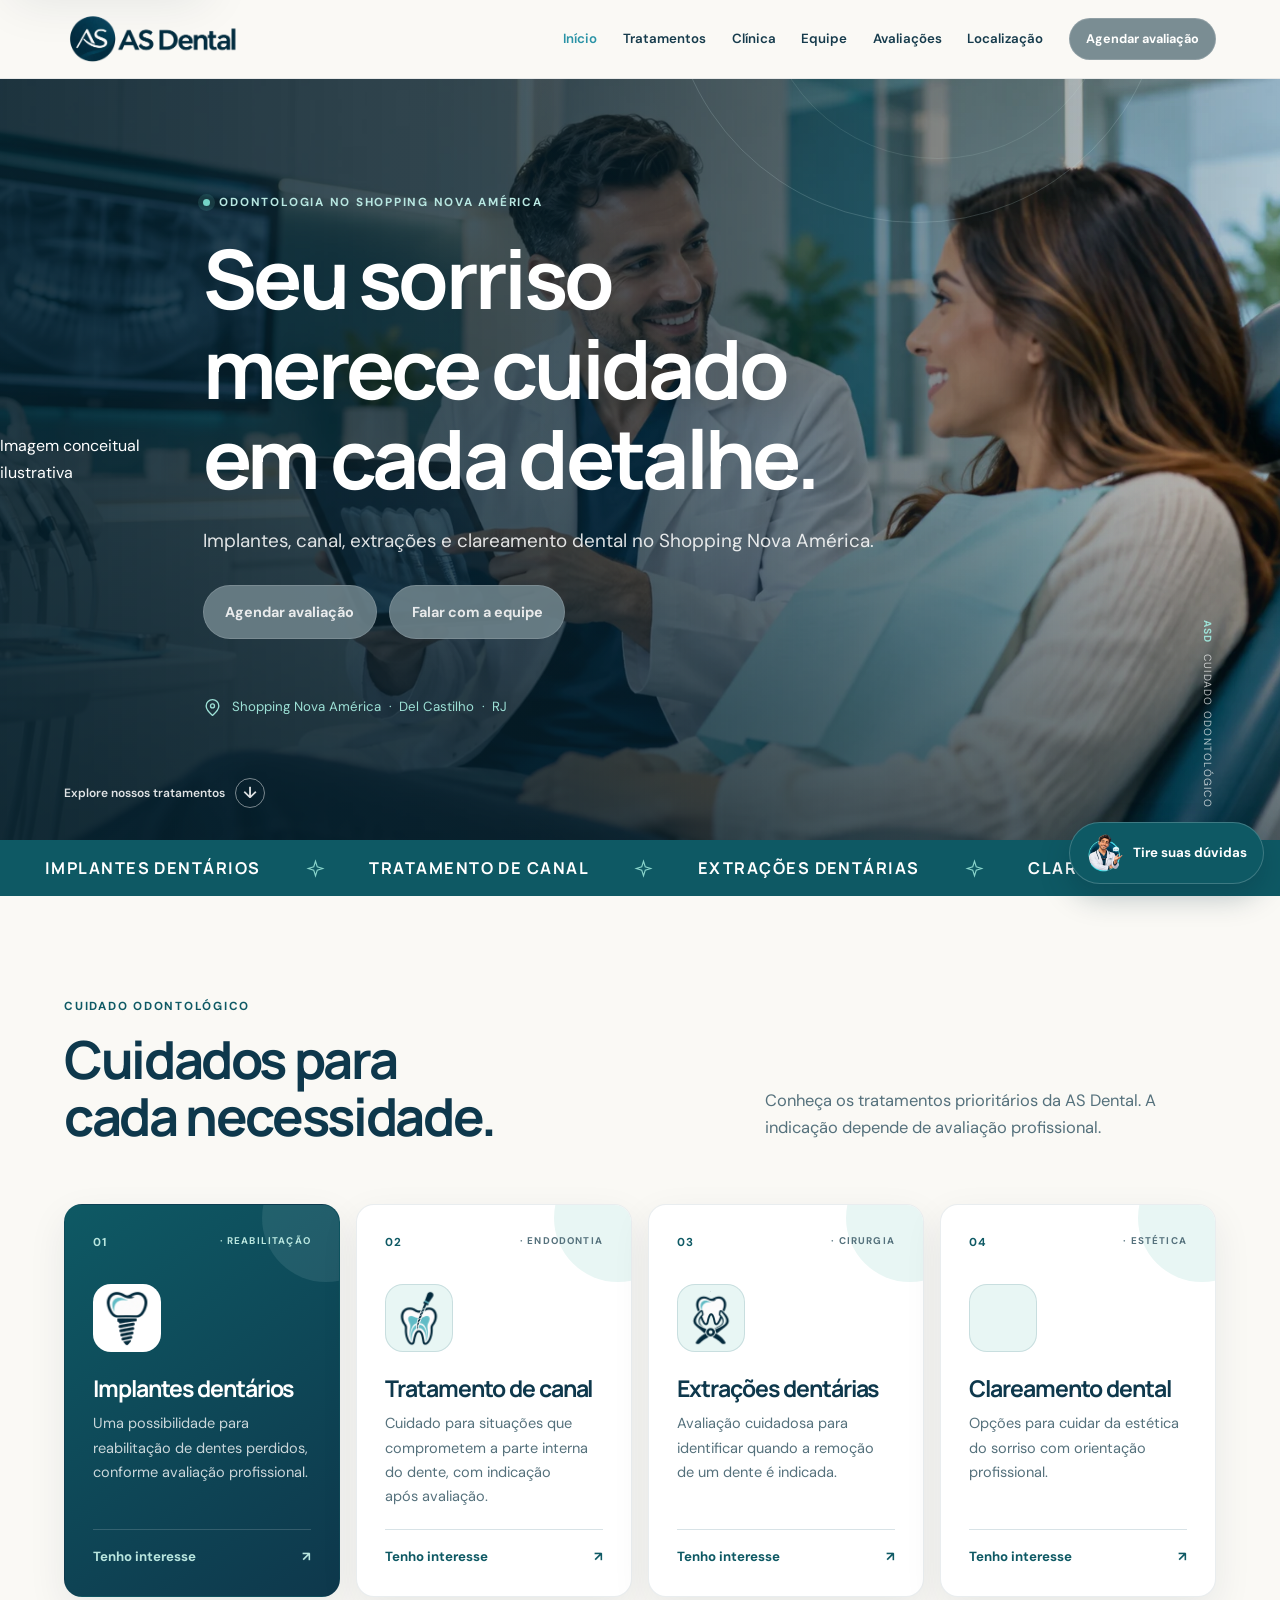
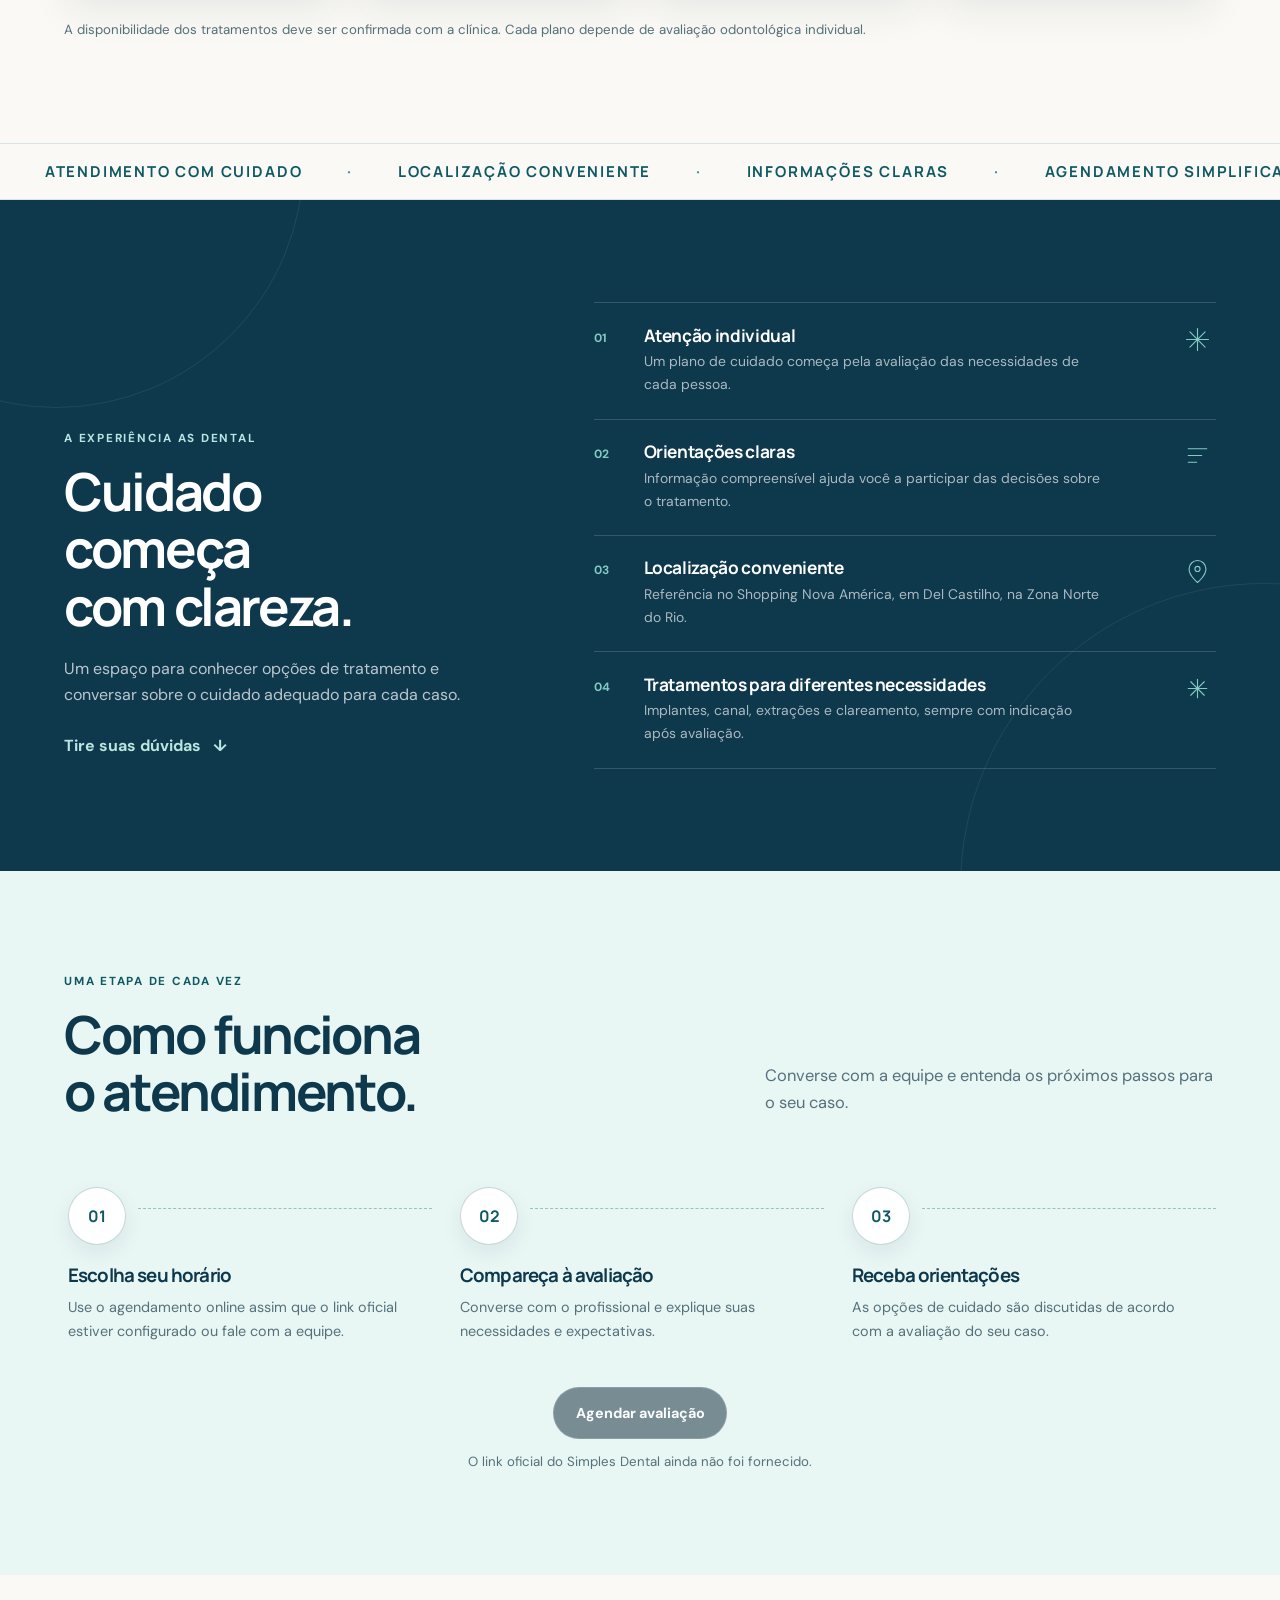
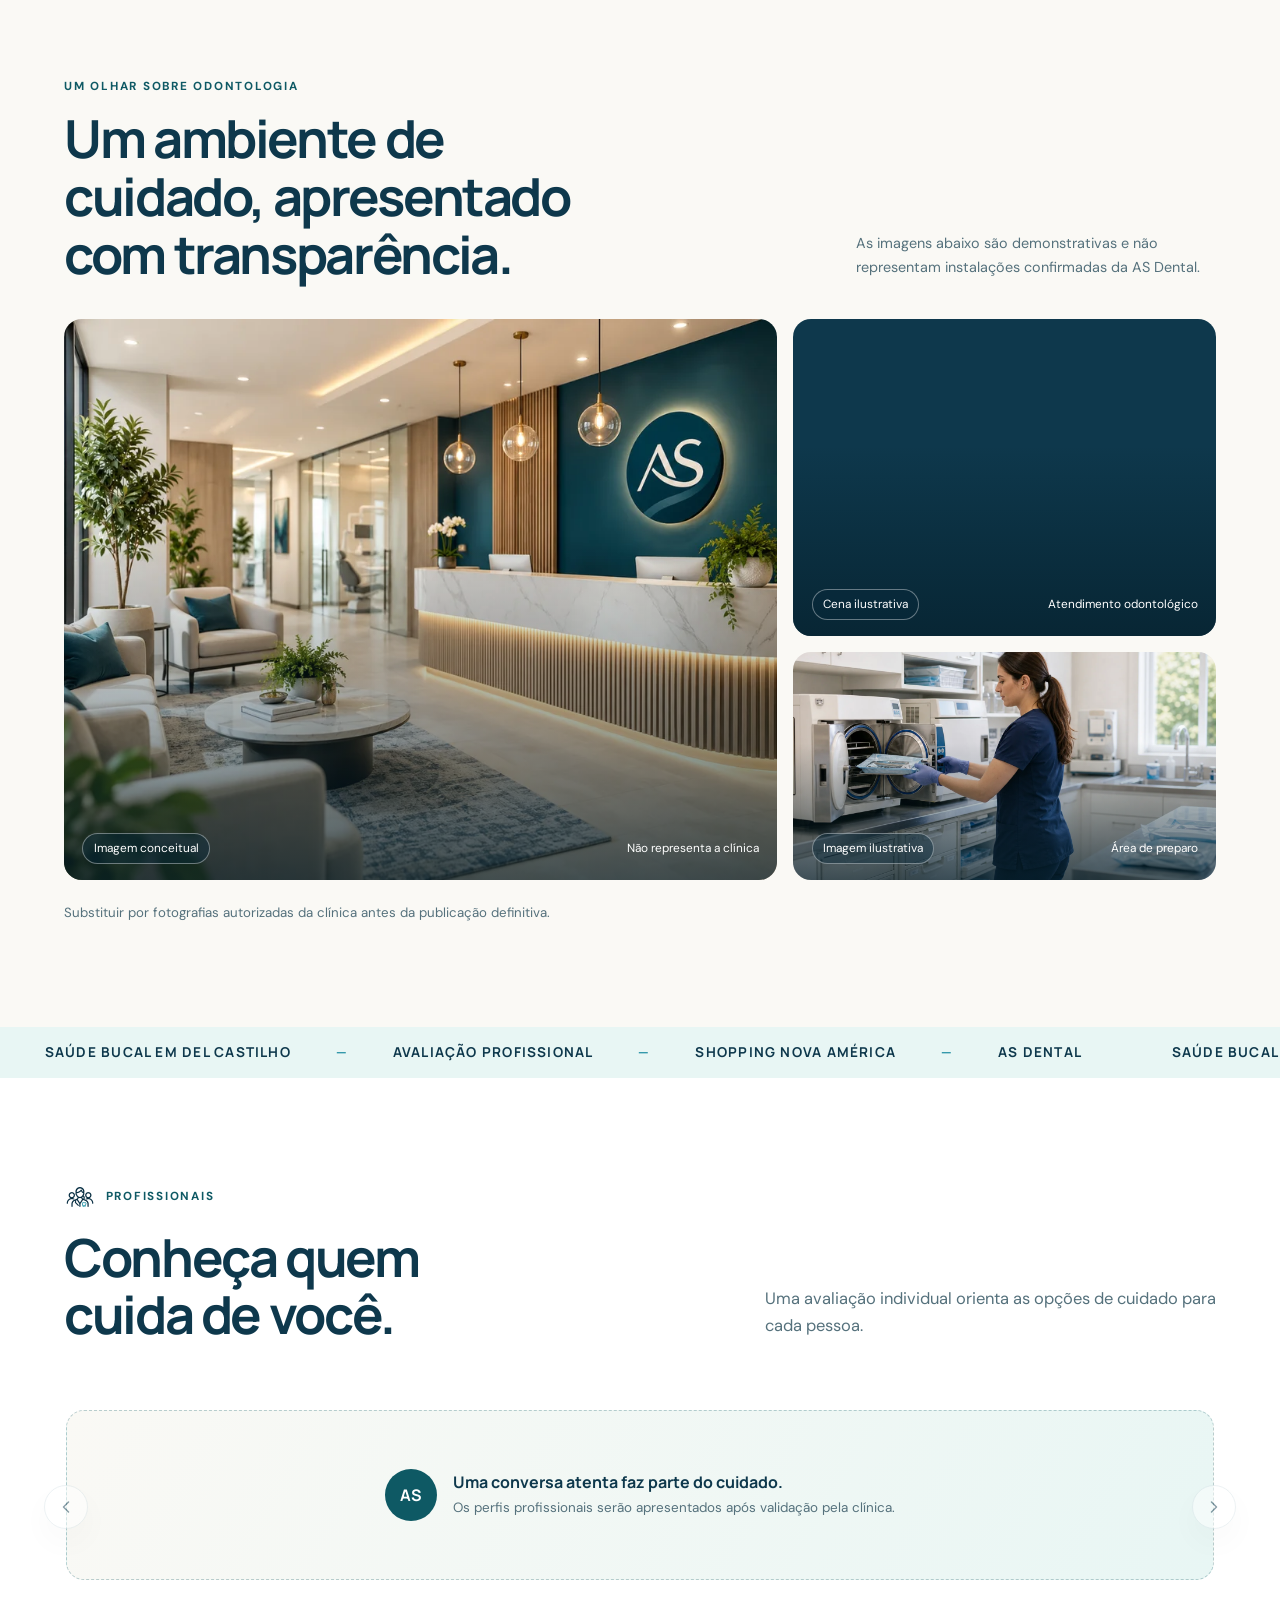
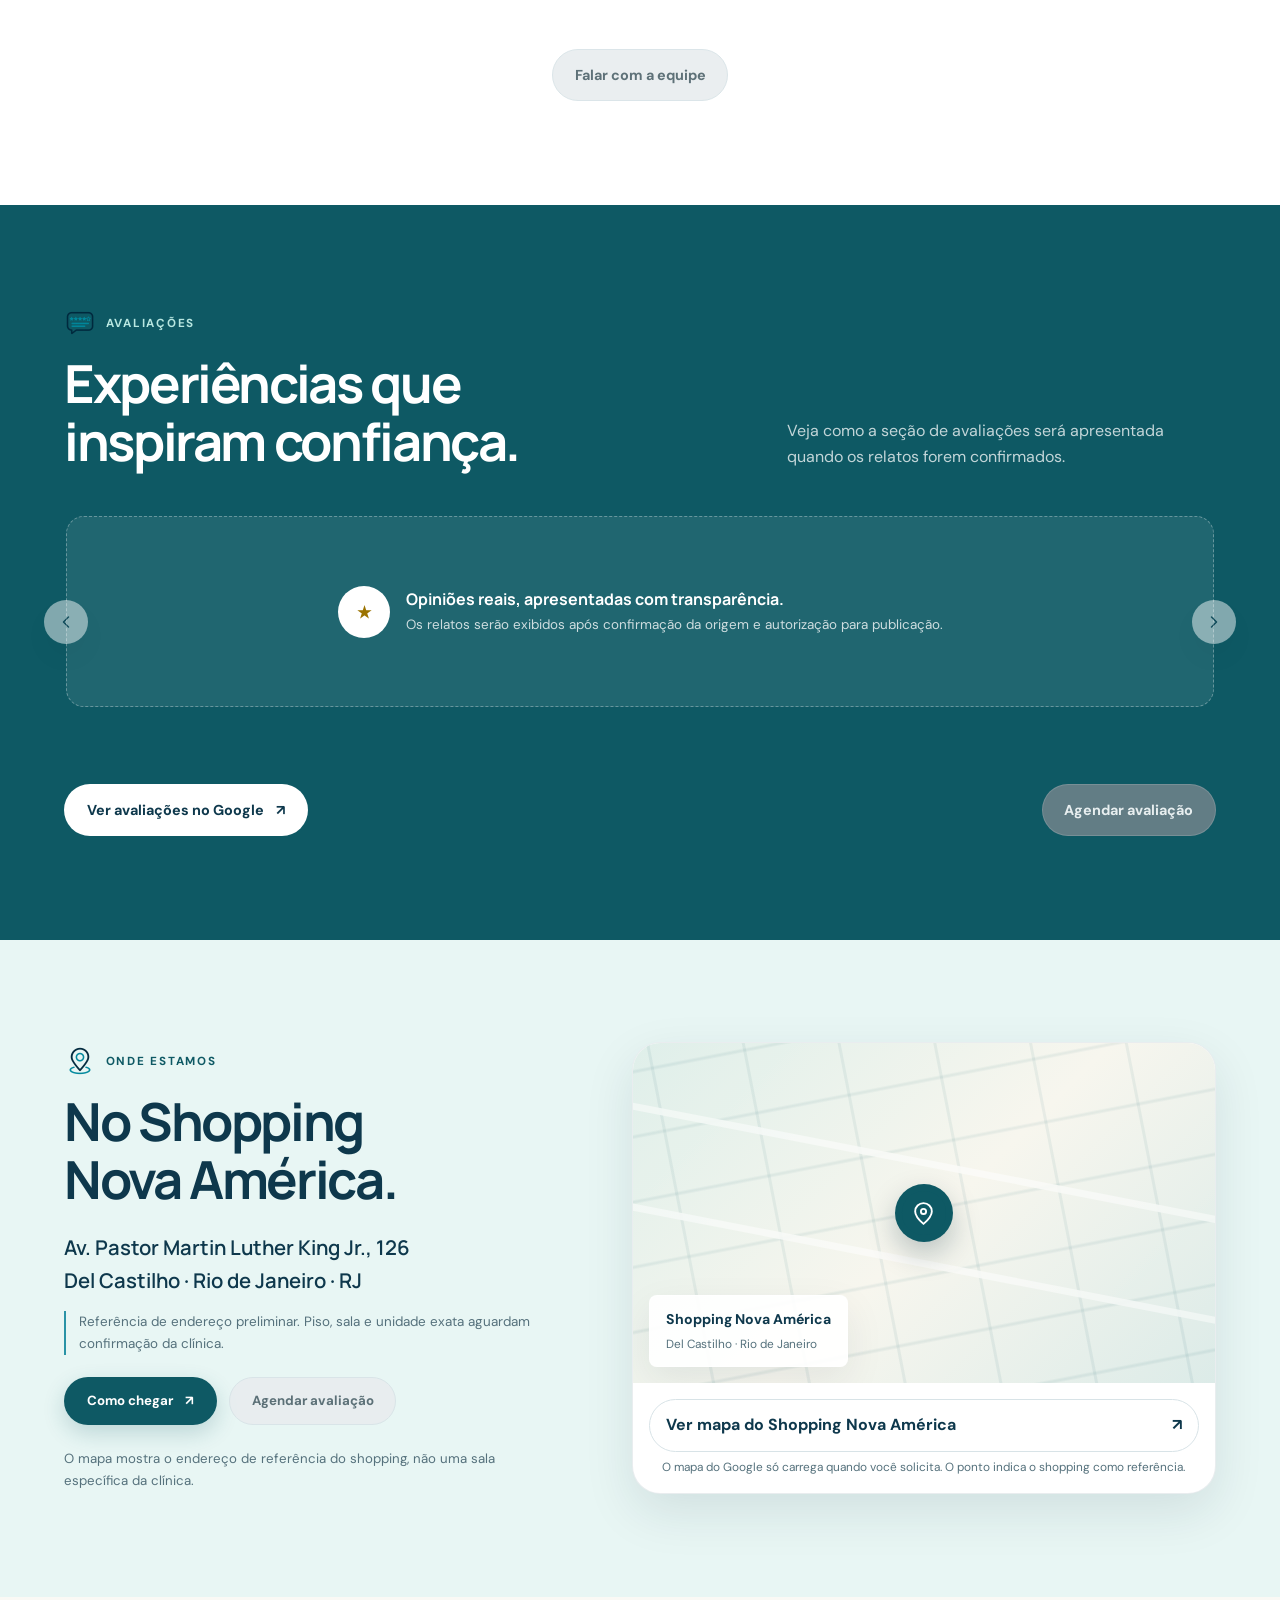
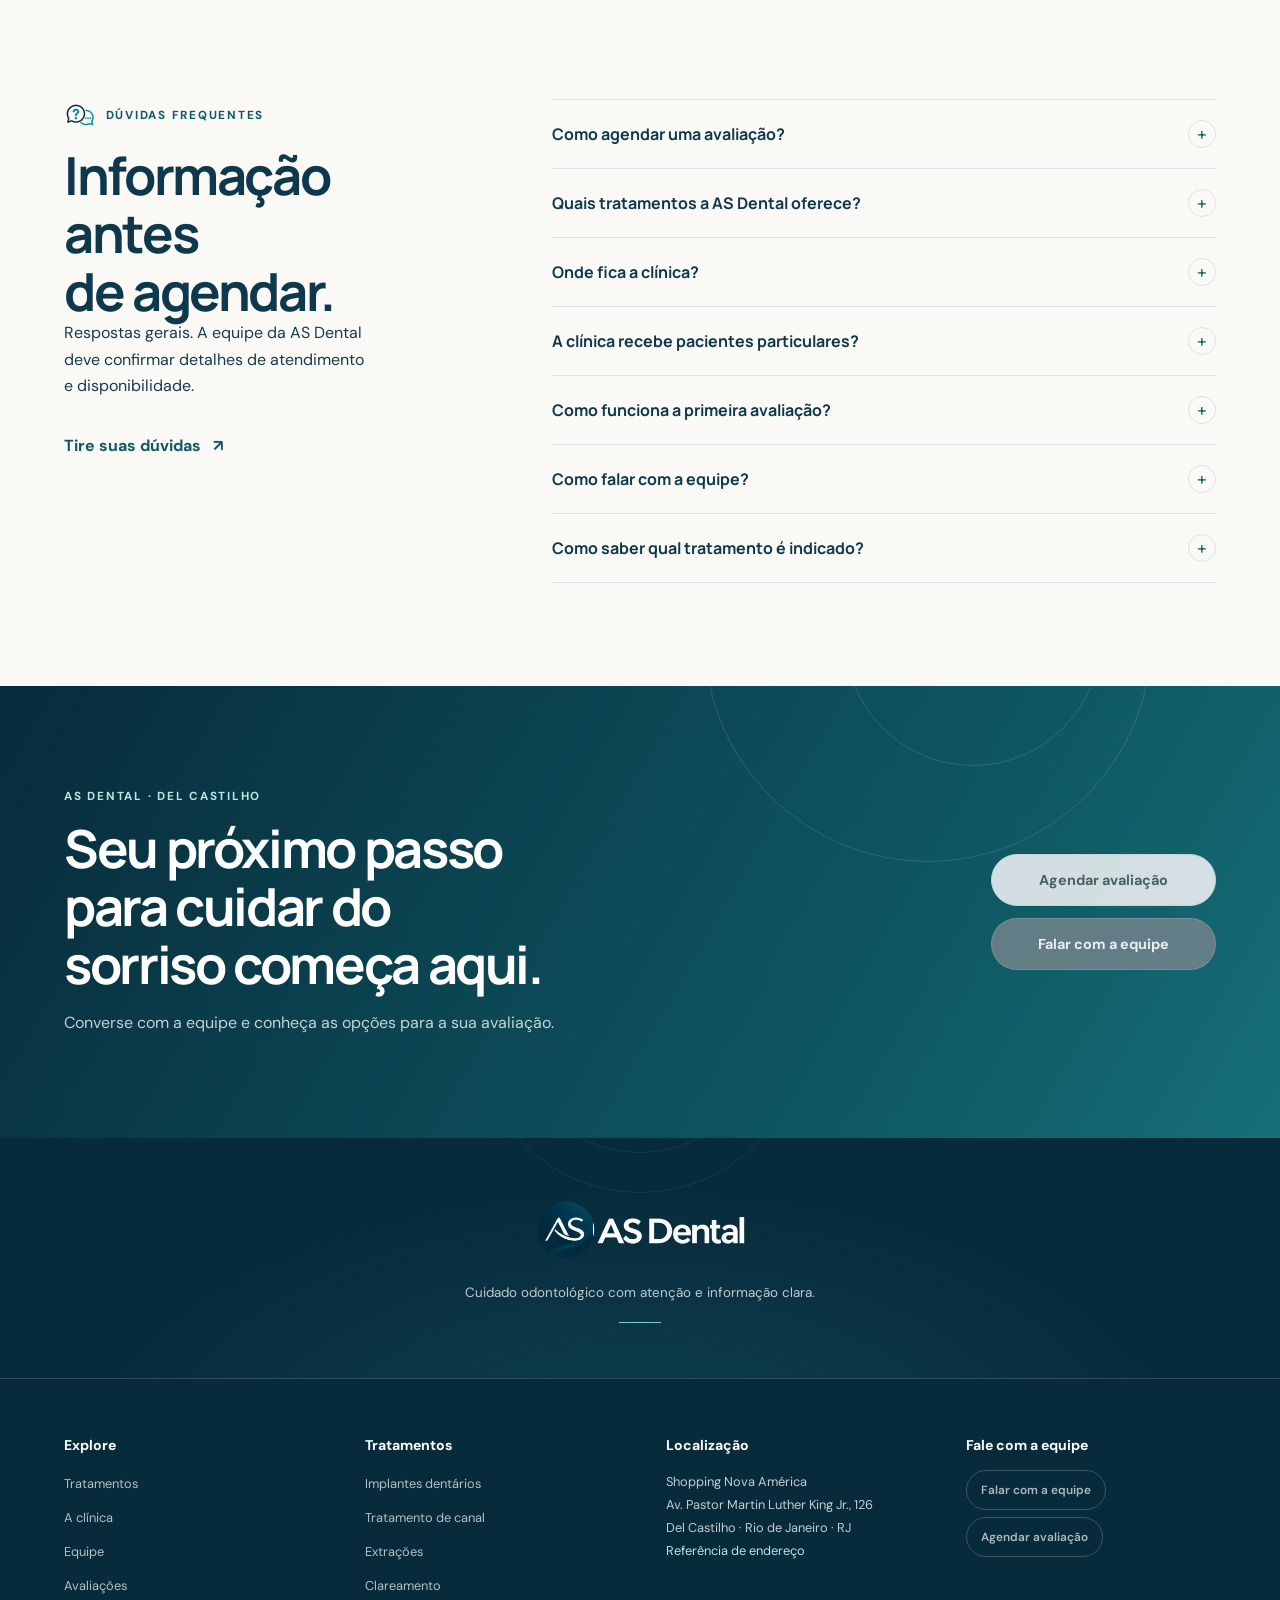
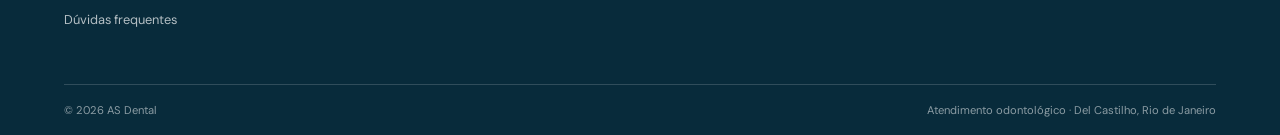
==== commit 845e79e9: "Implement AS Dental V3 preview experience" ====
--- a/index.html
+++ b/index.html
@@ -21,11 +21,11 @@
   <header class="site-header" id="topo">
     <nav class="nav wrap" aria-label="Navegação principal">
       <a class="brand" href="index.html" aria-label="AS Dental — início"><img class="brand-logo" src="images/asdental-v2/branding/logo-horizontal.webp" alt="" width="800" height="267" decoding="async"></a>
-      <button class="menu-toggle" type="button" aria-expanded="false" aria-controls="menu-principal" aria-label="Abrir menu"><span class="menu-toggle-label">Menu</span><svg viewBox="0 0 24 24" aria-hidden="true"><path d="M4 7h16M4 12h16M4 17h16"/></svg></button>
+      <button class="menu-toggle" type="button" aria-expanded="false" aria-controls="menu-principal" aria-label="Abrir menu"><span class="menu-toggle-label">Menu</span><svg class="menu-toggle-icon" viewBox="0 0 24 24" aria-hidden="true"><path class="menu-icon-menu" d="M4 7h16M4 12h16M4 17h16"/><path class="menu-icon-close" d="m6 6 12 12M18 6 6 18"/></svg></button>
       <div class="menu-backdrop" data-menu-backdrop hidden></div>
       <div class="menu" id="menu-principal">
         <a href="#topo" aria-current="page">Início</a><a href="#tratamentos">Tratamentos</a><a href="#clinica">Clínica</a><a href="#equipe">Equipe</a><a href="#avaliacoes">Avaliações</a><a href="#localizacao">Localização</a>
-        <button class="button button-small" type="button" data-booking disabled>Agendamento em configuração</button>
+        <button class="button button-primary button-small" type="button" data-booking disabled>Agendar avaliação</button>
       </div>
     </nav>
   </header>
@@ -33,15 +33,16 @@
   <main id="conteudo">
     <section class="hero" aria-labelledby="hero-title">
       <img class="hero-image" src="images/asdental-v2/photography/hero-consulta.webp" srcset="images/asdental-v2/photography/hero-consulta-640.webp 640w, images/asdental-v2/photography/hero-consulta-960.webp 960w, images/asdental-v2/photography/hero-consulta.webp 1600w" sizes="100vw" alt="Imagem ilustrativa gerada por IA de um profissional conversando com uma paciente" fetchpriority="high" decoding="async" width="1600" height="900">
-      <div class="hero-shade" aria-hidden="true"></div><div class="hero-orbit hero-orbit-one" aria-hidden="true"></div><div class="hero-orbit hero-orbit-two" aria-hidden="true"></div>
+      <div class="hero-shade" aria-hidden="true"></div><span class="hero-image-note">Imagem conceitual ilustrativa</span><div class="hero-orbit hero-orbit-one" aria-hidden="true"></div><div class="hero-orbit hero-orbit-two" aria-hidden="true"></div>
       <div class="wrap hero-content">
         <p class="eyebrow light"><span class="eyebrow-dot" aria-hidden="true"></span> Odontologia no Shopping Nova América</p>
         <h1 id="hero-title">Seu sorriso merece cuidado em cada detalhe.</h1>
-        <p class="hero-copy">Implantes, tratamento de canal, extrações e clareamento dental com atenção profissional em Del Castilho, Rio de Janeiro.</p>
-        <div class="hero-actions"><button class="button button-primary" type="button" data-booking disabled>Agendamento em configuração <span aria-hidden="true">↗</span></button><button class="button button-outline-light" type="button" data-whatsapp disabled>WhatsApp em configuração</button></div>
-        <p class="action-note" data-conversion-note role="status">Os canais oficiais de agendamento e WhatsApp serão ativados após confirmação pela clínica.</p>
-        <a class="hero-location" href="#localizacao"><svg viewBox="0 0 24 24" aria-hidden="true"><path d="M20 10c0 5-8 12-8 12S4 15 4 10a8 8 0 1 1 16 0Z"/><circle cx="12" cy="10" r="2.5"/></svg><span>Shopping Nova América <i>·</i> Del Castilho <i>·</i> RJ</span><span aria-hidden="true">↓</span></a>
+        <p class="hero-copy">Implantes, canal, extrações e clareamento dental no Shopping Nova América.</p>
+        <div class="hero-reputation" data-google-badge="compact" hidden></div>
+        <div class="hero-actions"><button class="button button-primary" type="button" data-booking disabled>Agendar avaliação</button><button class="button button-outline-light" type="button" data-whatsapp disabled>Falar com a equipe</button></div>
+        <a class="hero-location" href="#localizacao"><svg viewBox="0 0 24 24" aria-hidden="true"><path d="M20 10c0 5-8 12-8 12S4 15 4 10a8 8 0 1 1 16 0Z"/><circle cx="12" cy="10" r="2.5"/></svg><span>Shopping Nova América <i>·</i> Del Castilho <i>·</i> RJ</span></a>
       </div>
+      <a class="hero-scroll" href="#tratamentos">Explore nossos tratamentos <span aria-hidden="true">↓</span></a>
       <div class="hero-side-note" aria-hidden="true"><span>ASD</span><span>Cuidado odontológico</span></div>
     </section>
 
@@ -63,26 +64,26 @@
 
     <section class="section differentiators" aria-labelledby="difference-title"><div class="wrap difference-layout"><div class="difference-intro reveal"><p class="eyebrow light">A experiência AS Dental</p><h2 id="difference-title">Cuidado começa com clareza.</h2><p>Um espaço para conhecer opções de tratamento e conversar sobre o cuidado adequado para cada caso.</p><a href="#faq" class="text-link text-link-light">Tire suas dúvidas <span aria-hidden="true">↓</span></a></div><div class="difference-list"><article class="difference-item reveal" data-reveal="right"><span>01</span><div><h3>Atenção individual</h3><p>Um plano de cuidado começa pela avaliação das necessidades de cada pessoa.</p></div><svg viewBox="0 0 32 32" aria-hidden="true"><path d="M16 3v26M3 16h26M7 7l18 18m0-18L7 25"/></svg></article><article class="difference-item reveal" data-reveal="right"><span>02</span><div><h3>Orientações claras</h3><p>Informação compreensível ajuda você a participar das decisões sobre o tratamento.</p></div><svg viewBox="0 0 32 32" aria-hidden="true"><path d="M5 8h22M5 16h16M5 24h10"/></svg></article><article class="difference-item reveal" data-reveal="right"><span>03</span><div><h3>Localização conveniente</h3><p>Referência no Shopping Nova América, em Del Castilho, na Zona Norte do Rio.</p></div><svg viewBox="0 0 32 32" aria-hidden="true"><path d="M26 13c0 8-10 16-10 16S6 21 6 13a10 10 0 1 1 20 0Z"/><circle cx="16" cy="13" r="3"/></svg></article><article class="difference-item reveal" data-reveal="right"><span>04</span><div><h3>Tratamentos para diferentes necessidades</h3><p>Implantes, canal, extrações e clareamento, sempre com indicação após avaliação.</p></div><svg viewBox="0 0 32 32" aria-hidden="true"><path d="M5 16h22M16 5v22M8 8l16 16m0-16L8 24"/></svg></article></div></div></section>
 
-    <section class="section steps-section" id="atendimento" aria-labelledby="steps-title"><div class="wrap"><div class="section-heading reveal"><div><p class="eyebrow">Uma etapa de cada vez</p><h2 id="steps-title">Como funciona o atendimento.</h2></div><p class="section-lead">Converse com a equipe e entenda os próximos passos para o seu caso.</p></div><ol class="steps-grid"><li class="step reveal" data-reveal="up"><span class="step-number">01</span><div class="step-line" aria-hidden="true"></div><h3>Escolha seu horário</h3><p>Use o agendamento online assim que o link oficial estiver configurado ou fale com a equipe.</p></li><li class="step reveal" data-reveal="up"><span class="step-number">02</span><div class="step-line" aria-hidden="true"></div><h3>Compareça à avaliação</h3><p>Converse com o profissional e explique suas necessidades e expectativas.</p></li><li class="step reveal" data-reveal="up"><span class="step-number">03</span><div class="step-line" aria-hidden="true"></div><h3>Receba orientações</h3><p>As opções de cuidado são discutidas de acordo com a avaliação do seu caso.</p></li></ol><div class="center-action"><button class="button button-primary" type="button" data-booking disabled>Agendamento em configuração <span aria-hidden="true">↗</span></button><p class="fine-print">O link oficial do Simples Dental ainda não foi fornecido.</p></div></div></section>
+    <section class="section steps-section" id="atendimento" aria-labelledby="steps-title"><div class="wrap"><div class="section-heading reveal"><div><p class="eyebrow">Uma etapa de cada vez</p><h2 id="steps-title">Como funciona o atendimento.</h2></div><p class="section-lead">Converse com a equipe e entenda os próximos passos para o seu caso.</p></div><ol class="steps-grid"><li class="step reveal" data-reveal="up"><span class="step-number">01</span><div class="step-line" aria-hidden="true"></div><h3>Escolha seu horário</h3><p>Use o agendamento online assim que o link oficial estiver configurado ou fale com a equipe.</p></li><li class="step reveal" data-reveal="up"><span class="step-number">02</span><div class="step-line" aria-hidden="true"></div><h3>Compareça à avaliação</h3><p>Converse com o profissional e explique suas necessidades e expectativas.</p></li><li class="step reveal" data-reveal="up"><span class="step-number">03</span><div class="step-line" aria-hidden="true"></div><h3>Receba orientações</h3><p>As opções de cuidado são discutidas de acordo com a avaliação do seu caso.</p></li></ol><div class="center-action"><button class="button button-primary" type="button" data-booking disabled>Agendar avaliação <span aria-hidden="true">↗</span></button><p class="fine-print">O link oficial do Simples Dental ainda não foi fornecido.</p></div></div></section>
 
     <section class="section clinic-section" id="clinica" aria-labelledby="clinic-title"><div class="wrap"><div class="clinic-heading reveal"><div><p class="eyebrow">Um olhar sobre odontologia</p><h2 id="clinic-title">Um ambiente de cuidado, apresentado com transparência.</h2></div><p>As imagens abaixo são demonstrativas e não representam instalações confirmadas da AS Dental.</p></div><div class="gallery-grid"><figure class="gallery-main reveal" data-reveal="up"><img src="images/asdental-v2/photography/recepcao-conceitual.webp" alt="Imagem conceitual gerada por IA de uma recepção odontológica; não representa a AS Dental" loading="lazy" decoding="async" width="1448" height="1086" srcset="images/asdental-v2/photography/recepcao-conceitual-640.webp 640w, images/asdental-v2/photography/recepcao-conceitual-960.webp 960w, images/asdental-v2/photography/recepcao-conceitual.webp 1448w" sizes="(max-width: 760px) 100vw, 52vw"><figcaption><span>Imagem conceitual</span><span>Não representa a clínica</span></figcaption></figure><figure class="gallery-side reveal" data-reveal="up"><img src="images/asdental-v2/photography/hero-consulta.webp" alt="Cena ilustrativa gerada por IA de atendimento odontológico" loading="lazy" decoding="async" width="1600" height="900" srcset="images/asdental-v2/photography/hero-consulta-640.webp 640w, images/asdental-v2/photography/hero-consulta-960.webp 960w, images/asdental-v2/photography/hero-consulta.webp 1600w" sizes="(max-width: 760px) 100vw, 48vw"><figcaption><span>Cena ilustrativa</span><span>Atendimento odontológico</span></figcaption></figure><figure class="gallery-wide reveal" data-reveal="up"><img src="images/home/sterilization.webp" alt="Imagem demonstrativa de área de preparo odontológico" loading="lazy" decoding="async" width="1450" height="967"><figcaption><span>Imagem ilustrativa</span><span>Área de preparo</span></figcaption></figure></div><p class="fine-print">Substituir por fotografias autorizadas da clínica antes da publicação definitiva.</p></div></section>
 
     <section class="marquee marquee-soft" aria-label="Cuidado odontológico e localização"><p class="sr-only">Saúde bucal em Del Castilho; avaliação profissional; Shopping Nova América.</p><div class="marquee-track" aria-hidden="true"><div class="marquee-group marquee-forward"><span>Saúde bucal em Del Castilho</span><i>—</i><span>Avaliação profissional</span><i>—</i><span>Shopping Nova América</span><i>—</i><span>AS Dental</span></div><div class="marquee-group marquee-forward" aria-hidden="true"><span>Saúde bucal em Del Castilho</span><i>—</i><span>Avaliação profissional</span><i>—</i><span>Shopping Nova América</span><i>—</i><span>AS Dental</span></div></div></section>
 
-    <section class="section team-section" id="equipe" aria-labelledby="team-title"><div class="wrap"><div class="section-heading reveal"><div><p class="eyebrow"><img class="section-icon" src="images/asdental-v2/ui/equipe-256.webp" width="32" height="32" alt="" aria-hidden="true" decoding="async">Profissionais</p><h2 id="team-title">Conheça quem cuida de você.</h2></div><p class="section-lead">Os perfis serão exibidos após confirmação das informações profissionais pela clínica.</p></div><div class="carousel-shell" data-carousel="team"><button class="carousel-arrow carousel-prev" type="button" aria-label="Ver profissionais anteriores" data-carousel-prev disabled><svg viewBox="0 0 24 24" aria-hidden="true"><path d="m15 18-6-6 6-6"/></svg></button><div class="profile-track" data-team-track tabindex="0" aria-label="Profissionais da AS Dental" aria-roledescription="carrossel"><p class="carousel-empty">Os perfis da equipe aguardam confirmação de nomes, fotos, funções e registros profissionais.</p></div><button class="carousel-arrow carousel-next" type="button" aria-label="Ver próximos profissionais" data-carousel-next disabled><svg viewBox="0 0 24 24" aria-hidden="true"><path d="m9 18 6-6-6-6"/></svg></button></div><p class="fine-print">Nenhum perfil demonstrativo é exibido como se fosse integrante da clínica.</p></div></section>
+    <section class="section team-section" id="equipe" aria-labelledby="team-title"><div class="wrap"><div class="section-heading reveal"><div><p class="eyebrow"><img class="section-icon" src="images/asdental-v2/ui/equipe-256.webp" width="32" height="32" alt="" aria-hidden="true" decoding="async">Profissionais</p><h2 id="team-title">Conheça quem cuida de você.</h2></div><p class="section-lead">Uma avaliação individual orienta as opções de cuidado para cada pessoa.</p></div><div class="carousel-shell" data-carousel="team"><button class="carousel-arrow carousel-prev" type="button" aria-label="Ver profissionais anteriores" data-carousel-prev disabled><svg viewBox="0 0 24 24" aria-hidden="true"><path d="m15 18-6-6 6-6"/></svg></button><div class="profile-track" data-team-track role="region" tabindex="0" aria-label="Profissionais da AS Dental" aria-roledescription="carrossel"><div class="content-fallback"><span class="content-fallback-icon" aria-hidden="true">AS</span><div><strong>Uma conversa atenta faz parte do cuidado.</strong><p>Os perfis profissionais serão apresentados após validação pela clínica.</p></div></div></div><button class="carousel-arrow carousel-next" type="button" aria-label="Ver próximos profissionais" data-carousel-next disabled><svg viewBox="0 0 24 24" aria-hidden="true"><path d="m9 18 6-6-6-6"/></svg></button></div><div class="carousel-dots" role="group" data-carousel-dots="team" aria-label="Navegação de profissionais"></div><div class="team-cta"><span class="demo-label" data-preview-only hidden>Perfis ilustrativos para revisão do layout</span><button class="button button-quiet" type="button" data-whatsapp disabled>Falar com a equipe</button></div></div></section>
 
-    <section class="section reviews-section" id="avaliacoes" aria-labelledby="reviews-title"><div class="wrap"><div class="reviews-heading reveal"><div><p class="eyebrow light"><img class="section-icon" src="images/asdental-v2/ui/avaliacoes-256.webp" width="32" height="32" alt="" aria-hidden="true" decoding="async">Experiências de pacientes</p><h2 id="reviews-title">Relatos reais, quando aprovados.</h2></div><p>A seção publicará somente avaliações verificadas e aprovadas para divulgação.</p></div><div class="carousel-shell reviews-shell" data-carousel="reviews"><button class="carousel-arrow carousel-prev" type="button" aria-label="Ver avaliações anteriores" data-carousel-prev disabled><svg viewBox="0 0 24 24" aria-hidden="true"><path d="m15 18-6-6 6-6"/></svg></button><div class="review-track" data-review-track tabindex="0" aria-label="Avaliações verificadas" aria-roledescription="carrossel"><p class="carousel-empty">As avaliações ainda não foram fornecidas para publicação.</p></div><button class="carousel-arrow carousel-next" type="button" aria-label="Ver próximas avaliações" data-carousel-next disabled><svg viewBox="0 0 24 24" aria-hidden="true"><path d="m9 18 6-6-6-6"/></svg></button></div><div class="reviews-cta"><span>Agendamento e contato em configuração.</span><button class="button button-light" type="button" data-booking disabled>Agendar avaliação</button></div></div></section>
+    <section class="section reviews-section" id="avaliacoes" aria-labelledby="reviews-title"><div class="wrap"><div class="reviews-heading reveal"><div><p class="eyebrow light"><img class="section-icon" src="images/asdental-v2/ui/avaliacoes-256.webp" width="32" height="32" alt="" aria-hidden="true" decoding="async">Avaliações</p><h2 id="reviews-title">Experiências que inspiram confiança.</h2></div><p>Veja como a seção de avaliações será apresentada quando os relatos forem confirmados.</p></div><div class="reviews-reputation" data-google-badge="full" hidden></div><div class="carousel-shell reviews-shell" data-carousel="reviews"><button class="carousel-arrow carousel-prev" type="button" aria-label="Ver avaliações anteriores" data-carousel-prev disabled><svg viewBox="0 0 24 24" aria-hidden="true"><path d="m15 18-6-6 6-6"/></svg></button><div class="review-track" data-review-track role="region" tabindex="0" aria-label="Avaliações da AS Dental" aria-roledescription="carrossel"><div class="content-fallback"><span class="content-fallback-icon" aria-hidden="true">★</span><div><strong>Opiniões reais, apresentadas com transparência.</strong><p>Os relatos serão exibidos após confirmação da origem e autorização para publicação.</p></div></div></div><button class="carousel-arrow carousel-next" type="button" aria-label="Ver próximas avaliações" data-carousel-next disabled><svg viewBox="0 0 24 24" aria-hidden="true"><path d="m9 18 6-6-6-6"/></svg></button></div><div class="carousel-dots" role="group" data-carousel-dots="reviews" aria-label="Navegação de avaliações"></div><div class="reviews-cta"><a class="button button-light" data-google-reviews-link hidden>Ver avaliações no Google <span aria-hidden="true">↗</span></a><button class="button button-outline-light" type="button" data-booking disabled>Agendar avaliação</button></div></div></section>
 
-    <section class="section location-section" id="localizacao" aria-labelledby="location-title"><div class="wrap location-grid"><div class="location-copy reveal"><p class="eyebrow"><img class="section-icon" src="images/asdental-v2/ui/localizacao-256.webp" width="32" height="32" alt="" aria-hidden="true" decoding="async">Onde estamos</p><h2 id="location-title">No Shopping Nova América.</h2><p class="location-address">Av. Pastor Martin Luther King Jr., 126<br>Del Castilho · Rio de Janeiro · RJ</p><p class="location-pending">Referência de endereço preliminar. Piso, sala e unidade exata aguardam confirmação da clínica.</p><div class="location-actions"><a class="button button-primary" data-directions href="https://www.google.com/maps/search/?api=1&amp;query=Shopping%20Nova%20Am%C3%A9rica%2C%20Av.%20Pastor%20Martin%20Luther%20King%20Jr.%2C%20126%2C%20Del%20Castilho%2C%20Rio%20de%20Janeiro%2C%20RJ" target="_blank" rel="noopener noreferrer">Como chegar ao shopping <span aria-hidden="true">↗</span></a><button class="button button-quiet" type="button" data-booking disabled>Agendamento em configuração</button></div><p class="fine-print">O mapa mostra o endereço de referência do shopping, não uma sala específica da clínica.</p></div><div class="map-card reveal" data-reveal="right"><div class="map-placeholder"><div class="map-grid" aria-hidden="true"></div><span class="map-pin" aria-hidden="true"><svg viewBox="0 0 24 24"><path d="M20 10c0 5-8 12-8 12S4 15 4 10a8 8 0 1 1 16 0Z"/><circle cx="12" cy="10" r="2.5"/></svg></span><div class="map-caption"><strong>Shopping Nova América</strong><span>Del Castilho · Rio de Janeiro</span></div></div><button class="map-load" type="button" data-open-map>Carregar mapa externo <span aria-hidden="true">↗</span></button><p class="map-privacy">O mapa do Google só carrega quando você solicita.</p></div></div></section>
+    <section class="section location-section" id="localizacao" aria-labelledby="location-title"><div class="wrap location-grid"><div class="location-copy reveal"><p class="eyebrow"><img class="section-icon" src="images/asdental-v2/ui/localizacao-256.webp" width="32" height="32" alt="" aria-hidden="true" decoding="async">Onde estamos</p><h2 id="location-title">No Shopping Nova América.</h2><p class="location-address">Av. Pastor Martin Luther King Jr., 126<br>Del Castilho · Rio de Janeiro · RJ</p><p class="location-pending">Referência de endereço preliminar. Piso, sala e unidade exata aguardam confirmação da clínica.</p><div class="location-actions"><a class="button button-primary" data-directions href="https://www.google.com/maps/search/?api=1&amp;query=Shopping%20Nova%20Am%C3%A9rica%2C%20Av.%20Pastor%20Martin%20Luther%20King%20Jr.%2C%20126%2C%20Del%20Castilho%2C%20Rio%20de%20Janeiro%2C%20RJ" target="_blank" rel="noopener noreferrer">Como chegar <span aria-hidden="true">↗</span></a><button class="button button-quiet" type="button" data-booking disabled>Agendar avaliação</button></div><p class="fine-print">O mapa mostra o endereço de referência do shopping, não uma sala específica da clínica.</p></div><div class="map-card reveal" data-reveal="right"><div class="map-placeholder"><div class="map-grid" aria-hidden="true"></div><span class="map-pin" aria-hidden="true"><svg viewBox="0 0 24 24"><path d="M20 10c0 5-8 12-8 12S4 15 4 10a8 8 0 1 1 16 0Z"/><circle cx="12" cy="10" r="2.5"/></svg></span><div class="map-caption"><strong>Shopping Nova América</strong><span>Del Castilho · Rio de Janeiro</span></div></div><button class="map-load" type="button" data-open-map><span data-map-button-label>Ver mapa do Shopping Nova América</span><span aria-hidden="true">↗</span></button><p class="map-privacy">O mapa do Google só carrega quando você solicita. O ponto indica o shopping como referência.</p></div></div></section>
 
-    <section class="section faq-section" id="faq" aria-labelledby="faq-title"><div class="wrap faq-layout"><div class="faq-intro reveal"><p class="eyebrow"><img class="section-icon" src="images/asdental-v2/ui/faq-256.webp" width="32" height="32" alt="" aria-hidden="true" decoding="async">Dúvidas frequentes</p><h2 id="faq-title">Informação antes de agendar.</h2><p>Respostas gerais. A equipe da AS Dental deve confirmar detalhes de atendimento e disponibilidade.</p></div><div class="faq-list"><details class="faq-item reveal"><summary>Como agendar uma avaliação?<span aria-hidden="true">+</span></summary><div><p>O link oficial do Simples Dental ainda não está configurado. O agendamento será habilitado após a clínica fornecer o endereço correto.</p></div></details><details class="faq-item reveal"><summary>Quais tratamentos a AS Dental oferece?<span aria-hidden="true">+</span></summary><div><p>O site destaca implantes, tratamento de canal, extrações e clareamento dental. Confirme disponibilidade e indicação diretamente com a clínica.</p></div></details><details class="faq-item reveal"><summary>Onde fica a clínica?<span aria-hidden="true">+</span></summary><div><p>A referência preliminar é o Shopping Nova América, na Av. Pastor Martin Luther King Jr., 126, Del Castilho, Rio de Janeiro. Piso e sala ainda precisam ser confirmados.</p></div></details><details class="faq-item reveal"><summary>A clínica recebe pacientes particulares?<span aria-hidden="true">+</span></summary><div><p>O site está sendo preparado para apresentar atendimento particular. Consulte a clínica para confirmar formas de atendimento e pagamento.</p></div></details><details class="faq-item reveal"><summary>Como funciona a primeira avaliação?<span aria-hidden="true">+</span></summary><div><p>O profissional avalia as necessidades de cada pessoa e explica as opções de cuidado indicadas para aquele caso.</p></div></details><details class="faq-item reveal"><summary>Como falar com a equipe?<span aria-hidden="true">+</span></summary><div><p>O número oficial de WhatsApp e os demais contatos ainda não foram cadastrados. Eles serão ativados quando confirmados pela clínica.</p></div></details><details class="faq-item reveal"><summary>Como saber qual tratamento é indicado?<span aria-hidden="true">+</span></summary><div><p>A indicação depende de avaliação odontológica individual. O conteúdo do site não substitui uma consulta profissional.</p></div></details></div></div></section>
+    <section class="section faq-section" id="faq" aria-labelledby="faq-title"><div class="wrap faq-layout"><div class="faq-intro reveal"><p class="eyebrow"><img class="section-icon" src="images/asdental-v2/ui/faq-256.webp" width="32" height="32" alt="" aria-hidden="true" decoding="async">Dúvidas frequentes</p><h2 id="faq-title">Informação antes de agendar.</h2><p>Respostas gerais. A equipe da AS Dental deve confirmar detalhes de atendimento e disponibilidade.</p><button class="text-link faq-ask" type="button" data-assistant-trigger>Tire suas dúvidas <span aria-hidden="true">↗</span></button></div><div class="faq-list"><details class="faq-item reveal"><summary>Como agendar uma avaliação?<span aria-hidden="true">+</span></summary><div><p>O link oficial do Simples Dental ainda não está configurado. O agendamento será habilitado após a clínica fornecer o endereço correto.</p></div></details><details class="faq-item reveal"><summary>Quais tratamentos a AS Dental oferece?<span aria-hidden="true">+</span></summary><div><p>O site destaca implantes, tratamento de canal, extrações e clareamento dental. Confirme disponibilidade e indicação diretamente com a clínica.</p></div></details><details class="faq-item reveal"><summary>Onde fica a clínica?<span aria-hidden="true">+</span></summary><div><p>A referência preliminar é o Shopping Nova América, na Av. Pastor Martin Luther King Jr., 126, Del Castilho, Rio de Janeiro. Piso e sala ainda precisam ser confirmados.</p></div></details><details class="faq-item reveal"><summary>A clínica recebe pacientes particulares?<span aria-hidden="true">+</span></summary><div><p>O site está sendo preparado para apresentar atendimento particular. Consulte a clínica para confirmar formas de atendimento e pagamento.</p></div></details><details class="faq-item reveal"><summary>Como funciona a primeira avaliação?<span aria-hidden="true">+</span></summary><div><p>O profissional avalia as necessidades de cada pessoa e explica as opções de cuidado indicadas para aquele caso.</p></div></details><details class="faq-item reveal"><summary>Como falar com a equipe?<span aria-hidden="true">+</span></summary><div><p>O número oficial de WhatsApp e os demais contatos ainda não foram cadastrados. Eles serão ativados quando confirmados pela clínica.</p></div></details><details class="faq-item reveal"><summary>Como saber qual tratamento é indicado?<span aria-hidden="true">+</span></summary><div><p>A indicação depende de avaliação odontológica individual. O conteúdo do site não substitui uma consulta profissional.</p></div></details></div></div></section>
 
-    <section class="final-cta" id="agendamento"><div class="wrap final-cta-inner reveal"><div><p class="eyebrow light">AS Dental · Del Castilho</p><h2>Seu próximo passo para cuidar do sorriso começa aqui.</h2><p>Conheça os tratamentos e agende sua avaliação no Shopping Nova América quando os canais oficiais estiverem configurados.</p></div><div class="final-cta-actions"><button class="button button-light" type="button" data-booking disabled>Agendamento em configuração</button><button class="button button-outline-light" type="button" data-whatsapp disabled>WhatsApp em configuração</button></div></div></section>
+    <section class="final-cta" id="agendamento"><div class="wrap final-cta-inner reveal"><div><p class="eyebrow light">AS Dental · Del Castilho</p><h2>Seu próximo passo para cuidar do sorriso começa aqui.</h2><p>Converse com a equipe e conheça as opções para a sua avaliação.</p></div><div class="final-cta-actions"><button class="button button-light" type="button" data-booking disabled>Agendar avaliação</button><button class="button button-outline-light" type="button" data-whatsapp disabled>Falar com a equipe</button></div></div></section>
   </main>
 
-  <footer class="site-footer"><div class="wrap footer-grid"><div class="footer-brand"><a class="brand brand-footer" href="index.html"><img class="brand-logo" src="images/asdental-v2/branding/logo-horizontal-texto-branco.webp" alt="AS Dental" width="800" height="267" decoding="async"></a><p>Cuidado odontológico com atenção e informação clara.</p><p class="footer-disclaimer">Endereço de referência informado no briefing. Sala, contatos, equipe e dados profissionais aguardam confirmação.</p></div><div><h2 class="footer-heading">Explore</h2><ul><li><a href="#tratamentos">Tratamentos</a></li><li><a href="#clinica">Clínica</a></li><li><a href="#equipe">Equipe</a></li><li><a href="#avaliacoes">Avaliações</a></li><li><a href="#faq">Perguntas frequentes</a></li></ul></div><div><h2 class="footer-heading">Tratamentos</h2><ul><li><a href="#tratamentos">Implantes</a></li><li><a href="#tratamentos">Tratamento de canal</a></li><li><a href="#tratamentos">Extrações</a></li><li><a href="#tratamentos">Clareamento</a></li></ul></div><div><h2 class="footer-heading">Localização e contato</h2><address>Shopping Nova América<br>Av. Pastor Martin Luther King Jr., 126<br>Del Castilho · Rio de Janeiro · RJ<br><span>Piso/sala a confirmar</span></address><button class="footer-action" type="button" data-whatsapp disabled>WhatsApp em configuração</button><button class="footer-action" type="button" data-booking disabled>Agendamento em configuração</button><div class="footer-contact" data-footer-contact></div><ul class="footer-social" data-footer-social hidden></ul><p class="footer-professional" data-professional-info hidden></p></div></div><div class="wrap footer-bottom"><span>© <span data-current-year>2026</span> AS Dental</span><span>Informações sujeitas à confirmação pela clínica.</span></div></footer>
+  <footer class="site-footer"><div class="footer-signature"><div class="footer-orbit footer-orbit-a" aria-hidden="true"></div><div class="footer-orbit footer-orbit-b" aria-hidden="true"></div><div class="wrap footer-signature-inner"><a class="brand brand-footer" href="index.html" aria-label="AS Dental — início"><img class="brand-logo" src="images/asdental-v2/branding/logo-horizontal-texto-branco.webp" alt="AS Dental" width="800" height="267" decoding="async"></a><p>Cuidado odontológico com atenção e informação clara.</p><span class="footer-divider" aria-hidden="true"></span></div></div><div class="wrap footer-grid"><div><h2 class="footer-heading">Explore</h2><ul><li><a href="index.html#tratamentos">Tratamentos</a></li><li><a href="index.html#clinica">A clínica</a></li><li><a href="index.html#equipe">Equipe</a></li><li><a href="index.html#avaliacoes">Avaliações</a></li><li><a href="index.html#faq">Dúvidas frequentes</a></li></ul></div><div><h2 class="footer-heading">Tratamentos</h2><ul><li><a href="index.html#tratamentos">Implantes dentários</a></li><li><a href="index.html#tratamentos">Tratamento de canal</a></li><li><a href="index.html#tratamentos">Extrações</a></li><li><a href="index.html#tratamentos">Clareamento</a></li></ul></div><div><h2 class="footer-heading">Localização</h2><address>Shopping Nova América<br>Av. Pastor Martin Luther King Jr., 126<br>Del Castilho · Rio de Janeiro · RJ<br><span>Referência de endereço</span></address></div><div class="footer-contact-column"><h2 class="footer-heading">Fale com a equipe</h2><button class="footer-action" type="button" data-whatsapp disabled>Falar com a equipe</button><button class="footer-action" type="button" data-booking disabled>Agendar avaliação</button><div class="footer-contact" data-footer-contact hidden></div><ul class="footer-social" data-footer-social hidden></ul><p class="footer-professional" data-professional-info hidden></p></div></div><div class="wrap footer-bottom"><span>© <span data-current-year>2026</span> AS Dental</span><span>Atendimento odontológico · Del Castilho, Rio de Janeiro</span></div></footer>
 
-  <div class="assistant-widget"><button class="assistant-launcher" type="button" aria-expanded="false" aria-controls="assistant-panel" aria-label="Abrir ajuda da AS Dental" data-assistant-open><img src="images/asdental-v2/assistant/assistente-as-256.webp" width="40" height="40" alt="" aria-hidden="true" decoding="async"><span>Ajuda</span></button><section class="assistant-panel" id="assistant-panel" role="dialog" aria-labelledby="assistant-title" aria-modal="false" hidden><div class="assistant-head"><div><span class="assistant-status-dot" aria-hidden="true"></span><span>AS Dental</span></div><button type="button" class="assistant-close" aria-label="Fechar ajuda" data-assistant-close>×</button></div><h2 id="assistant-title">Olá! Como podemos ajudar?</h2><p>Este guia ilustrado apresenta informações do site e não é um canal de atendimento em tempo real.</p><div class="assistant-options"><button type="button" data-assistant-booking>Agendar avaliação</button><button type="button" data-assistant-whatsapp>Falar no WhatsApp</button><button type="button" data-assistant-answer="treatments">Quais tratamentos?</button><button type="button" data-assistant-answer="location">Onde fica a clínica?</button><button type="button" data-assistant-answer="assessment">Como funciona a avaliação?</button><a href="#faq" data-assistant-link>Perguntas frequentes <span aria-hidden="true">↗</span></a></div><p class="assistant-response" role="status" aria-live="polite" data-assistant-response></p></section></div>
-  <dialog class="map-dialog" aria-labelledby="map-dialog-title" data-map-dialog><div class="map-dialog-head"><div><p class="eyebrow">Referência preliminar</p><h2 id="map-dialog-title">Shopping Nova América</h2></div><button type="button" class="dialog-close" aria-label="Fechar mapa" data-close-map>×</button></div><p class="map-dialog-note">O ponto indica o shopping; a sala exata da clínica ainda será confirmada.</p><iframe title="Mapa do Shopping Nova América, Del Castilho" loading="lazy" referrerpolicy="no-referrer-when-downgrade" data-map-frame></iframe><a class="text-link" data-directions href="https://www.google.com/maps/search/?api=1&amp;query=Shopping%20Nova%20Am%C3%A9rica%2C%20Av.%20Pastor%20Martin%20Luther%20King%20Jr.%2C%20126%2C%20Del%20Castilho%2C%20Rio%20de%20Janeiro%2C%20RJ" target="_blank" rel="noopener noreferrer">Abrir rota no Google Maps <span aria-hidden="true">↗</span></a></dialog>
+  <div class="assistant-widget"><button class="assistant-launcher" type="button" aria-expanded="false" aria-controls="assistant-panel" aria-label="Abrir ajuda da AS Dental" data-assistant-open><img src="images/asdental-v2/assistant/assistente-as-256.webp" width="40" height="40" alt="" aria-hidden="true" decoding="async"><span>Tire suas dúvidas</span></button><section class="assistant-panel" id="assistant-panel" role="dialog" aria-labelledby="assistant-title" aria-modal="false" hidden><div class="assistant-head"><div><span class="assistant-status-dot" aria-hidden="true"></span><span>AS Dental</span></div><button type="button" class="assistant-close" aria-label="Fechar ajuda" data-assistant-close>×</button></div><h2 id="assistant-title">Olá! Como podemos ajudar?</h2><p>Este guia ilustrado apresenta informações do site e não é um canal de atendimento em tempo real.</p><div class="assistant-options"><button type="button" data-assistant-booking>Agendar avaliação</button><button type="button" data-assistant-whatsapp>Falar no WhatsApp</button><button type="button" data-assistant-answer="treatments">Quais tratamentos?</button><button type="button" data-assistant-answer="location">Onde fica a clínica?</button><button type="button" data-assistant-answer="assessment">Como funciona a avaliação?</button><a href="#faq" data-assistant-link>Perguntas frequentes <span aria-hidden="true">↗</span></a></div><p class="assistant-response" role="status" aria-live="polite" data-assistant-response></p></section></div>
+  <dialog class="map-dialog" aria-labelledby="map-dialog-title" data-map-dialog><div class="map-dialog-head"><div><p class="eyebrow">Referência preliminar</p><h2 id="map-dialog-title">Shopping Nova América</h2></div><button type="button" class="dialog-close" aria-label="Fechar mapa" data-close-map>×</button></div><p class="map-dialog-note">Este mapa mostra a referência do Shopping Nova América. Piso e sala da AS Dental aguardam confirmação.</p><iframe title="Mapa do Shopping Nova América, Del Castilho" loading="lazy" referrerpolicy="no-referrer-when-downgrade" data-map-frame></iframe><a class="text-link" data-directions href="https://www.google.com/maps/search/?api=1&amp;query=Shopping%20Nova%20Am%C3%A9rica%2C%20Av.%20Pastor%20Martin%20Luther%20King%20Jr.%2C%20126%2C%20Del%20Castilho%2C%20Rio%20de%20Janeiro%2C%20RJ" target="_blank" rel="noopener noreferrer">Abrir rota no Google Maps <span aria-hidden="true">↗</span></a></dialog>
   <script src="images/site-config.js" defer></script><script src="images/site.js" defer></script>
 </body></html>
--- a/images/site.css
+++ b/images/site.css
@@ -60,6 +60,7 @@
 .center-action { margin-top: 2.7rem; text-align: center; }
 .center-action .fine-print { margin-top: .75rem; }
 .text-link { display: inline-flex; align-items: center; gap: .75rem; color: var(--teal); font-weight: 700; text-decoration: none; }
+.faq-ask { border: 0; background: transparent; cursor: pointer; padding: 0; margin-top: 1.1rem; font: inherit; font-weight: 700; }
 .text-link span, .card-link span { transition: transform .25s var(--ease); }
 .text-link:hover span, .card-link:hover span { transform: translate(3px, -2px); }
 .split { display: grid; grid-template-columns: 1fr 1fr; gap: clamp(2rem, 6vw, 5rem); align-items: center; }
@@ -469,3 +470,132 @@
   .marquee .sr-only { position: static; width: auto; height: auto; clip: auto; overflow: visible; margin: 0; padding: 1rem var(--gutter); white-space: normal; }
   .js-motion .reveal { opacity: 1; transform: none; }
 }
+
+/* 20. AS Dental V3 preview and content states */
+.preview-banner { position: relative; z-index: 41; display: flex; min-height: 42px; align-items: center; justify-content: center; gap: .65rem; background: #fff4d7; padding: .55rem var(--gutter); color: #624611; font-size: .75rem; line-height: 1.45; text-align: center; }
+.preview-banner-mark { display: grid; width: 19px; height: 19px; flex: 0 0 auto; place-items: center; border: 1px solid currentColor; border-radius: 50%; font-size: .72rem; font-weight: 800; }
+.hero-reputation { margin-top: 1.35rem; }
+.google-badge { display: inline-flex; align-items: center; gap: .55rem; border: 1px solid rgb(255 255 255 / 26%); border-radius: 999px; background: rgb(5 31 43 / 45%); padding: .55rem .8rem; color: var(--paper); text-decoration: none; }
+.google-wordmark { display: inline-flex; font: 700 1rem/1 Manrope, sans-serif; letter-spacing: -.06em; }
+.google-letter-1 { color: #4285f4; }.google-letter-2 { color: #ea4335; }.google-letter-3 { color: #fbbc05; }.google-letter-4 { color: #4285f4; }.google-letter-5 { color: #34a853; }.google-letter-6 { color: #ea4335; }
+.rating-stars { position: relative; display: inline-block; color: rgb(255 255 255 / 38%); font-size: 1rem; letter-spacing: .02em; line-height: 1; white-space: nowrap; }
+.rating-stars::before { position: absolute; inset: 0 auto 0 0; width: var(--rating-percent, 100%); overflow: hidden; color: #fbbc05; content: "★★★★★"; white-space: nowrap; }
+.google-badge-note { color: inherit; font-size: .68rem; }
+.google-badge.is-demonstration { border-style: dashed; }
+.google-badge-compact { gap: .4rem; padding: .48rem .7rem; }
+.google-badge-compact .google-wordmark { font-size: .88rem; }
+.google-badge-compact .rating-stars { font-size: .9rem; }
+.google-badge-compact .google-badge-note { max-width: 18ch; line-height: 1.25; }
+.reviews-reputation { margin: -1.25rem 0 1.4rem; }
+.reviews-reputation .google-badge { border-color: rgb(255 255 255 / 35%); background: rgb(255 255 255 / 9%); }
+.google-rating-value { font-size: .9rem; }
+.google-rating-count { color: rgb(255 255 255 / 72%); font-size: .72rem; }
+.hero-scroll { position: absolute; bottom: 2rem; left: var(--gutter); display: inline-flex; align-items: center; gap: .65rem; color: rgb(255 255 255 / 87%); font-size: .75rem; font-weight: 600; text-decoration: none; }
+.hero-scroll:hover { color: white; }
+.hero-scroll span { display: inline-grid; width: 30px; height: 30px; place-items: center; border: 1px solid rgb(255 255 255 / 46%); border-radius: 50%; font-size: 1rem; animation: scroll-nudge 1.6s ease-in-out infinite; }
+@keyframes scroll-nudge { 0%, 100% { transform: translateY(-2px); } 50% { transform: translateY(3px); } }
+.content-fallback { display: flex; min-height: 170px; flex: 1 0 100%; align-items: center; justify-content: center; gap: 1rem; border: 1px dashed rgb(14 89 100 / 27%); border-radius: var(--radius-md); background: linear-gradient(120deg, var(--off-white), var(--aqua)); padding: clamp(1.2rem, 4vw, 2rem); color: var(--muted); }
+.content-fallback-icon { display: grid; width: 52px; height: 52px; flex: 0 0 auto; place-items: center; border-radius: 50%; background: var(--teal); color: white; font: 700 1rem Manrope, sans-serif; }
+.content-fallback strong { display: block; margin-bottom: .25rem; color: var(--navy); font: 700 1rem Manrope, sans-serif; }
+.content-fallback p { margin: 0; font-size: .84rem; }
+.reviews-section .content-fallback { border-color: rgb(255 255 255 / 32%); background: rgb(255 255 255 / 8%); color: rgb(255 255 255 / 78%); }
+.reviews-section .content-fallback strong { color: white; }
+.reviews-section .content-fallback-icon { background: white; color: #9b7300; }
+.profile-track { min-height: 0; }
+.profile-card { flex-basis: min(43%, 410px); background: white; box-shadow: 0 14px 34px rgb(8 43 59 / 8%); transition: transform .25s var(--ease), box-shadow .25s ease; }
+.profile-card:hover { transform: translateY(-3px); box-shadow: 0 20px 42px rgb(8 43 59 / 13%); }
+.profile-card img { aspect-ratio: 4 / 4.1; object-position: center 35%; }
+.profile-card-copy { padding: 1.15rem 1.3rem 1.35rem; }
+.profile-mark { display: grid; width: 26px; height: 26px; place-items: center; margin-bottom: .6rem; border-radius: 50%; background: var(--aqua); color: var(--teal); font-size: .9rem; }
+.profile-card-copy h3 { margin: .5rem 0 .35rem; font-size: 1.2rem; }
+.profile-card-copy .profile-role { color: var(--teal); font-size: .78rem; font-weight: 700; }
+.profile-card-copy .profile-description { margin-top: .6rem; line-height: 1.55; }
+.demo-label { display: inline-flex; width: fit-content; align-items: center; border: 1px solid #e7d39c; border-radius: 999px; background: #fff5db; padding: .28rem .6rem; color: #6e5114; font-size: .65rem; font-weight: 700; letter-spacing: .025em; line-height: 1.35; }
+.carousel-dots { display: flex; min-height: 28px; justify-content: center; gap: .45rem; margin-top: .55rem; }
+.carousel-dot { width: 9px; height: 9px; align-self: center; border: 0; border-radius: 50%; background: #bfd0d3; cursor: pointer; padding: 0; transition: width .2s ease, background .2s ease; }
+.carousel-dot.is-active { width: 22px; border-radius: 999px; background: var(--teal); }
+.reviews-section .carousel-dot { background: rgb(255 255 255 / 45%); }
+.reviews-section .carousel-dot.is-active { background: white; }
+.team-cta { display: flex; min-height: 54px; align-items: center; justify-content: center; gap: 1rem; margin-top: .7rem; }
+.team-cta [hidden], .carousel-dots[hidden], [data-google-badge][hidden] { display: none !important; }
+.review-card { display: flex; min-height: 260px; flex-direction: column; border-color: var(--line); padding: 1.4rem; box-shadow: 0 12px 28px rgb(8 43 59 / 8%); }
+.review-card > .demo-label { margin-bottom: .8rem; }
+.review-author { display: flex; align-items: center; gap: .7rem; }
+.review-author > img, .review-avatar { width: 44px; height: 44px; flex: 0 0 auto; border-radius: 50%; object-fit: cover; }
+.review-avatar { display: grid; place-items: center; background: var(--aqua); color: var(--teal); font: 700 1rem Manrope, sans-serif; }
+.review-author-copy { display: grid; gap: .1rem; }
+.review-author-copy strong { color: var(--navy); font-size: .86rem; }
+.review-date { color: var(--muted); font-size: .67rem; }
+.review-card .review-stars { margin: .8rem 0 .4rem; color: #936900; font-size: 1rem; letter-spacing: .12em; }
+.review-card blockquote { flex: 1; margin: 0 0 1rem; font: 500 .94rem/1.6 Manrope, sans-serif; }
+.review-card .review-source { display: flex; flex-wrap: wrap; align-items: center; justify-content: space-between; gap: .5rem; border-top: 1px solid var(--line); padding-top: .7rem; font-size: .68rem; }
+.review-source a { color: var(--teal); font-weight: 700; }
+.reviews-cta { min-height: 54px; }
+.site-notice { position: fixed; z-index: 100; right: max(1rem, env(safe-area-inset-right)); bottom: calc(max(1rem, env(safe-area-inset-bottom)) + 4.7rem); width: min(420px, calc(100vw - 2rem)); border: 1px solid rgb(255 255 255 / 20%); border-radius: var(--radius-sm); background: var(--navy-deep); padding: .85rem 1rem; color: white; box-shadow: 0 12px 35px rgb(8 43 59 / 28%); font-size: .82rem; }
+.site-notice[hidden] { display: none; }
+.menu-toggle-icon { position: relative; width: 20px; height: 20px; }
+.menu-toggle-icon path { transform-origin: center; transition: opacity .18s ease, transform .18s ease; }
+.menu-icon-close { opacity: 0; }
+.menu-toggle[aria-expanded="true"] .menu-icon-menu { opacity: 0; }
+.menu-toggle[aria-expanded="true"] .menu-icon-close { opacity: 1; }
+.footer-signature { position: relative; overflow: hidden; border-bottom: 1px solid var(--line-dark); background: radial-gradient(ellipse at 50% 130%, rgb(42 147 166 / 20%), transparent 62%); text-align: center; }
+.footer-signature-inner { position: relative; display: grid; min-height: 240px; justify-items: center; align-content: center; padding-block: 2.5rem; }
+.brand-footer .brand-logo { width: clamp(164px, 21vw, 220px); }
+.footer-signature-inner > p { margin: .9rem 0 0; color: rgb(255 255 255 / 74%); font-size: .84rem; }
+.footer-divider { width: 42px; height: 1px; margin-top: 1.1rem; background: #7fcfc2; }
+.footer-orbit { position: absolute; width: 330px; aspect-ratio: 1; border: 1px solid rgb(205 233 229 / 8%); border-radius: 50%; pointer-events: none; }
+.footer-orbit-a { top: -275px; left: calc(50% - 165px); }
+.footer-orbit-b { top: -235px; left: calc(50% - 125px); width: 250px; }
+.footer-grid { grid-template-columns: repeat(4, minmax(0, 1fr)); }
+.footer-action { display: block; width: fit-content; min-height: 40px; margin: .45rem 0; border: 1px solid rgb(255 255 255 / 20%); border-radius: 999px; background: transparent; padding: .55rem .85rem; color: white; cursor: pointer; font: 600 .74rem "DM Sans", sans-serif; text-align: left; }
+.footer-action:disabled { color: rgb(255 255 255 / 68%); cursor: default; }
+.footer-professional { grid-column: 1 / -1; }
+.assistant-launcher span { white-space: nowrap; }
+.assistant-options button:disabled { border-color: var(--line); background: #eef2f3; color: #627982; cursor: not-allowed; }
+.map-load[aria-busy="true"] { cursor: progress; }
+.map-load[aria-busy="true"] > span:last-child { animation: map-pulse 1s ease-in-out infinite alternate; }
+@keyframes map-pulse { to { opacity: .35; transform: rotate(30deg); } }
+.hero-content .eyebrow, .hero-content h1, .hero-copy, .hero-actions { animation: hero-enter .55s var(--ease) both; }
+.hero-content h1 { animation-delay: 60ms; }.hero-copy { animation-delay: 110ms; }.hero-actions { animation-delay: 160ms; }
+@keyframes hero-enter { from { transform: translateY(12px); opacity: .65; } to { transform: translateY(0); opacity: 1; } }
+.site-header .brand-logo { animation: logo-enter .48s var(--ease) both; }
+@keyframes logo-enter { from { transform: scale(.97); opacity: .7; } to { transform: scale(1); opacity: 1; } }
+.marquee-group { animation: none !important; }
+.marquee-dark .marquee-track, .marquee-soft .marquee-track { animation: marquee-track-forward 42s linear infinite; }
+.marquee-light .marquee-track { animation: marquee-track-reverse 48s linear infinite; }
+.marquee:hover .marquee-track { animation-play-state: paused; }
+@keyframes marquee-track-forward { from { transform: translateX(0); } to { transform: translateX(-50%); } }
+@keyframes marquee-track-reverse { from { transform: translateX(-50%); } to { transform: translateX(0); } }
+@media (max-width: 760px) {
+  .preview-banner { justify-content: flex-start; font-size: .68rem; text-align: left; }
+  .hero { min-height: max(700px, calc(100svh - 68px)); }
+  .hero-content { padding-block: 4rem 4.7rem; }
+  .hero-reputation { margin-top: 1rem; }
+  .google-badge { max-width: 100%; flex-wrap: wrap; }
+  .hero-scroll { right: auto; bottom: 1.4rem; left: var(--gutter); width: auto; height: auto; }
+  .profile-card { flex-basis: min(78vw, 340px); }
+  .profile-card img { aspect-ratio: 4 / 4.1; }
+  .review-card { flex-basis: min(84vw, 390px); }
+  .carousel-arrow { top: 39%; }
+  .team-cta { flex-direction: column; padding-top: .7rem; }
+  .footer-signature-inner { min-height: 205px; }
+  .footer-grid { grid-template-columns: repeat(2, minmax(0, 1fr)); }
+  .assistant-launcher { min-height: 52px; }
+  .assistant-launcher span { position: static; width: auto; height: auto; overflow: visible; clip: auto; }
+  .hero-side-note { display: none; }
+}
+@media (max-width: 390px) {
+  .preview-banner { padding-inline: 1rem; }
+  .hero { min-height: max(700px, calc(100svh - 68px)); }
+  .hero-content h1 { font-size: clamp(2.25rem, 10.4vw, 2.9rem); }
+  .hero-scroll { bottom: 1rem; }
+  .footer-grid { gap: 1.8rem .9rem; }
+  .footer-action { font-size: .68rem; }
+  .assistant-launcher { gap: .35rem; padding-inline: .6rem; font-size: .73rem; }
+  .assistant-launcher img { width: 34px; height: 34px; }
+}
+@media (prefers-reduced-motion: reduce) {
+  .hero-content .eyebrow, .hero-content h1, .hero-copy, .hero-actions { animation: none; }
+  .site-header .brand-logo, .hero-scroll span { animation: none; }
+  .marquee-track { animation: none !important; transform: none !important; }
+}
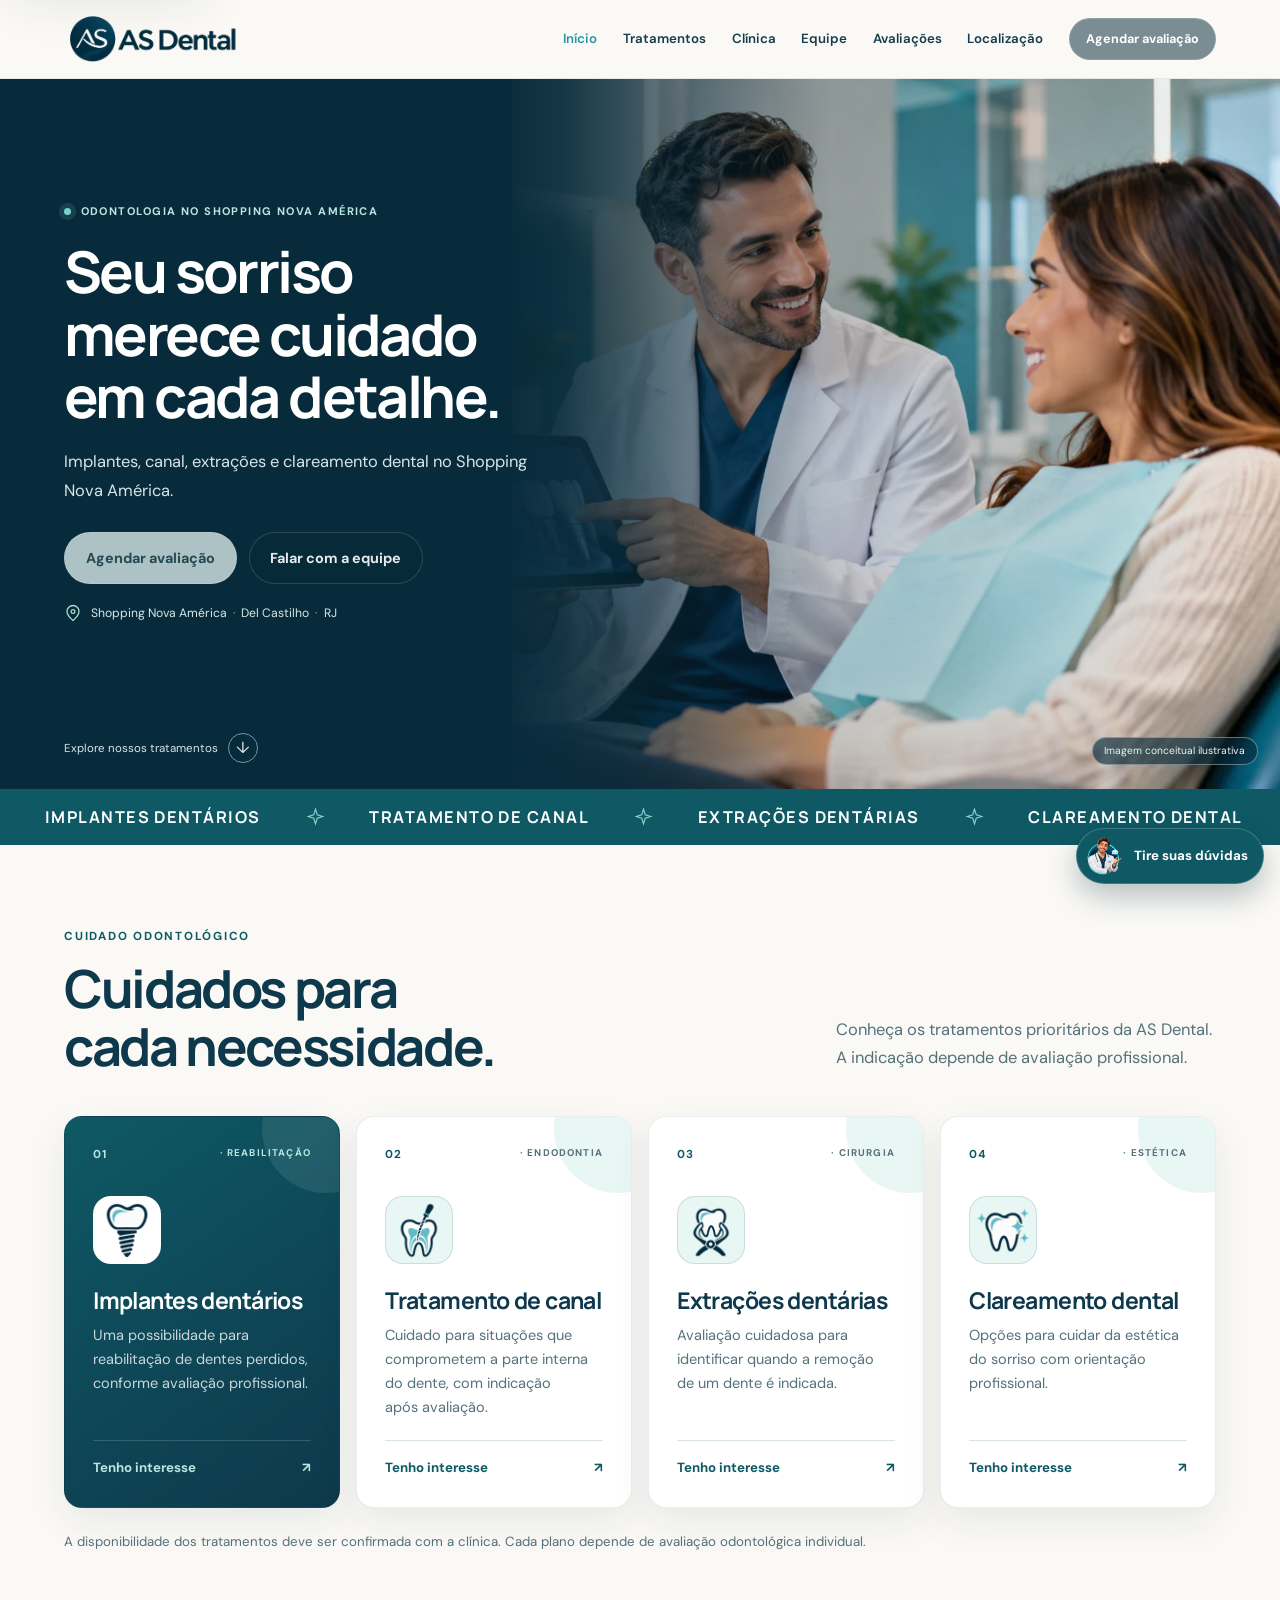
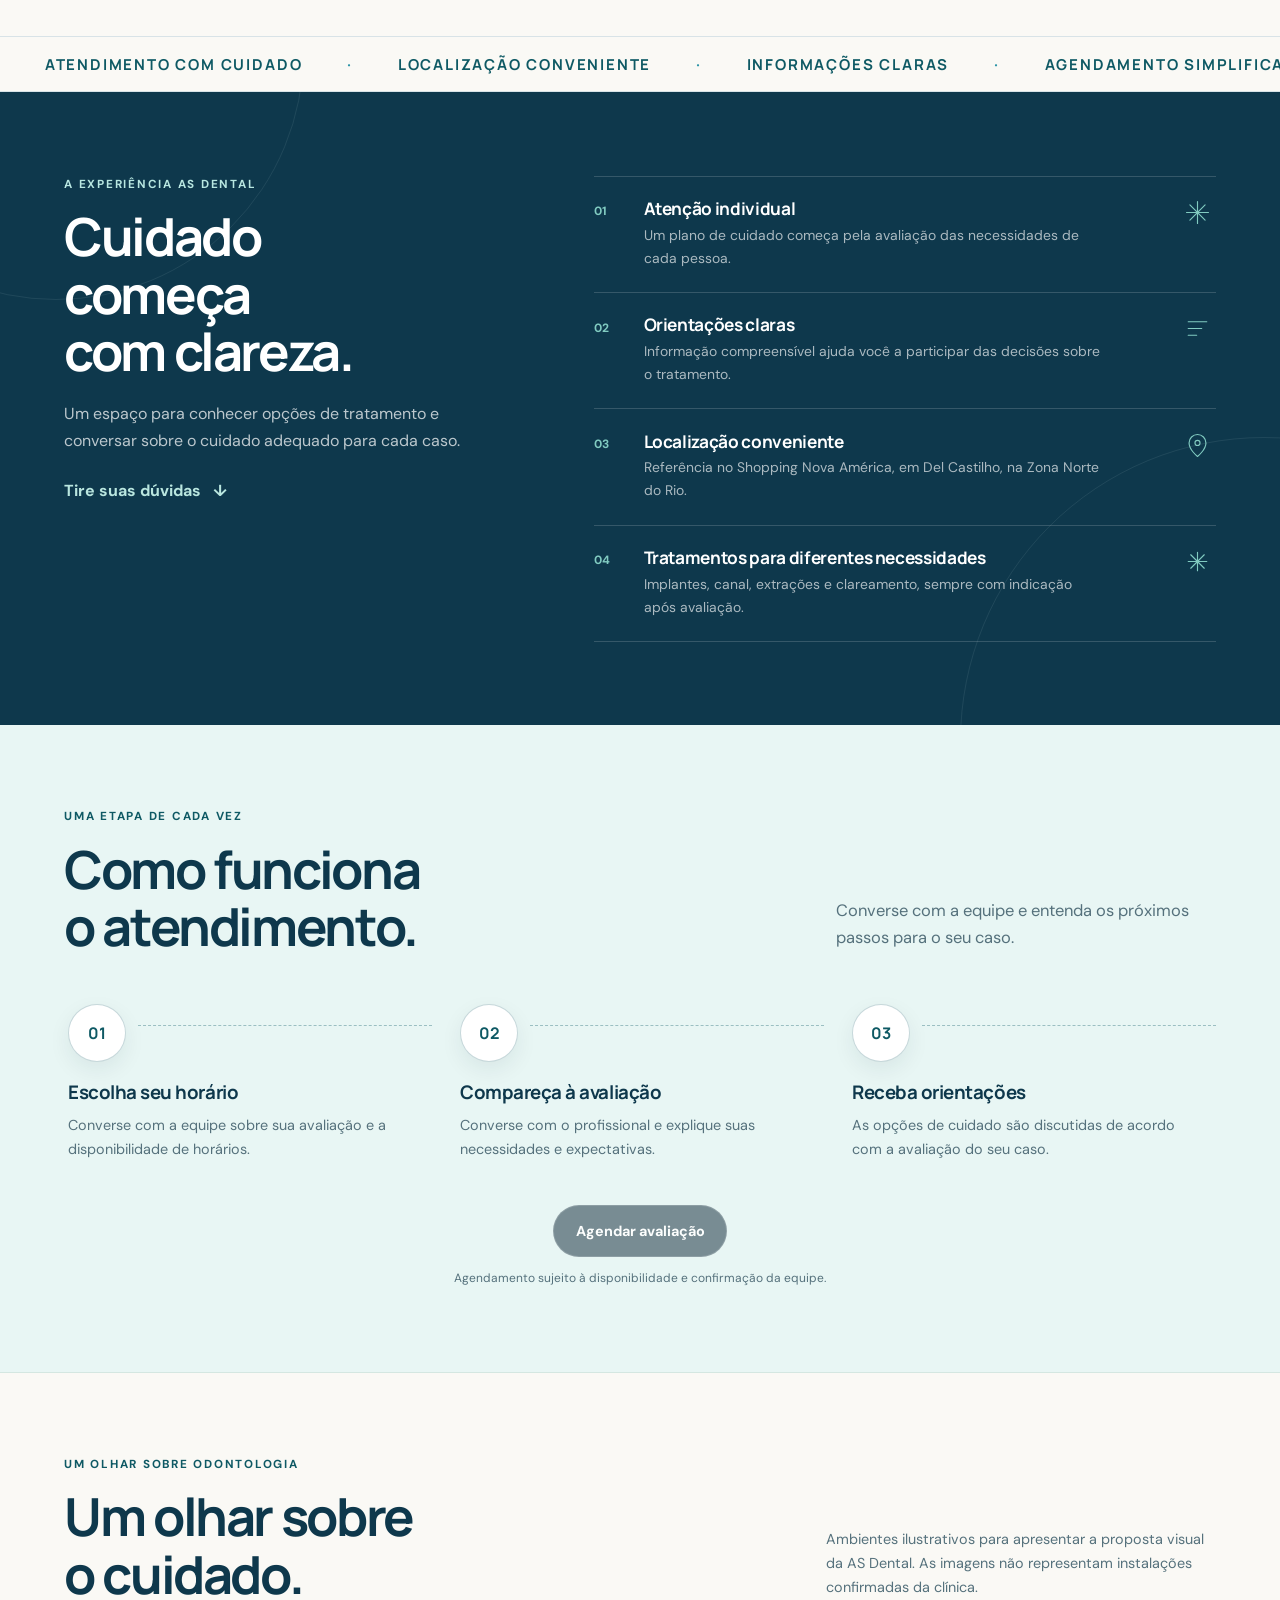
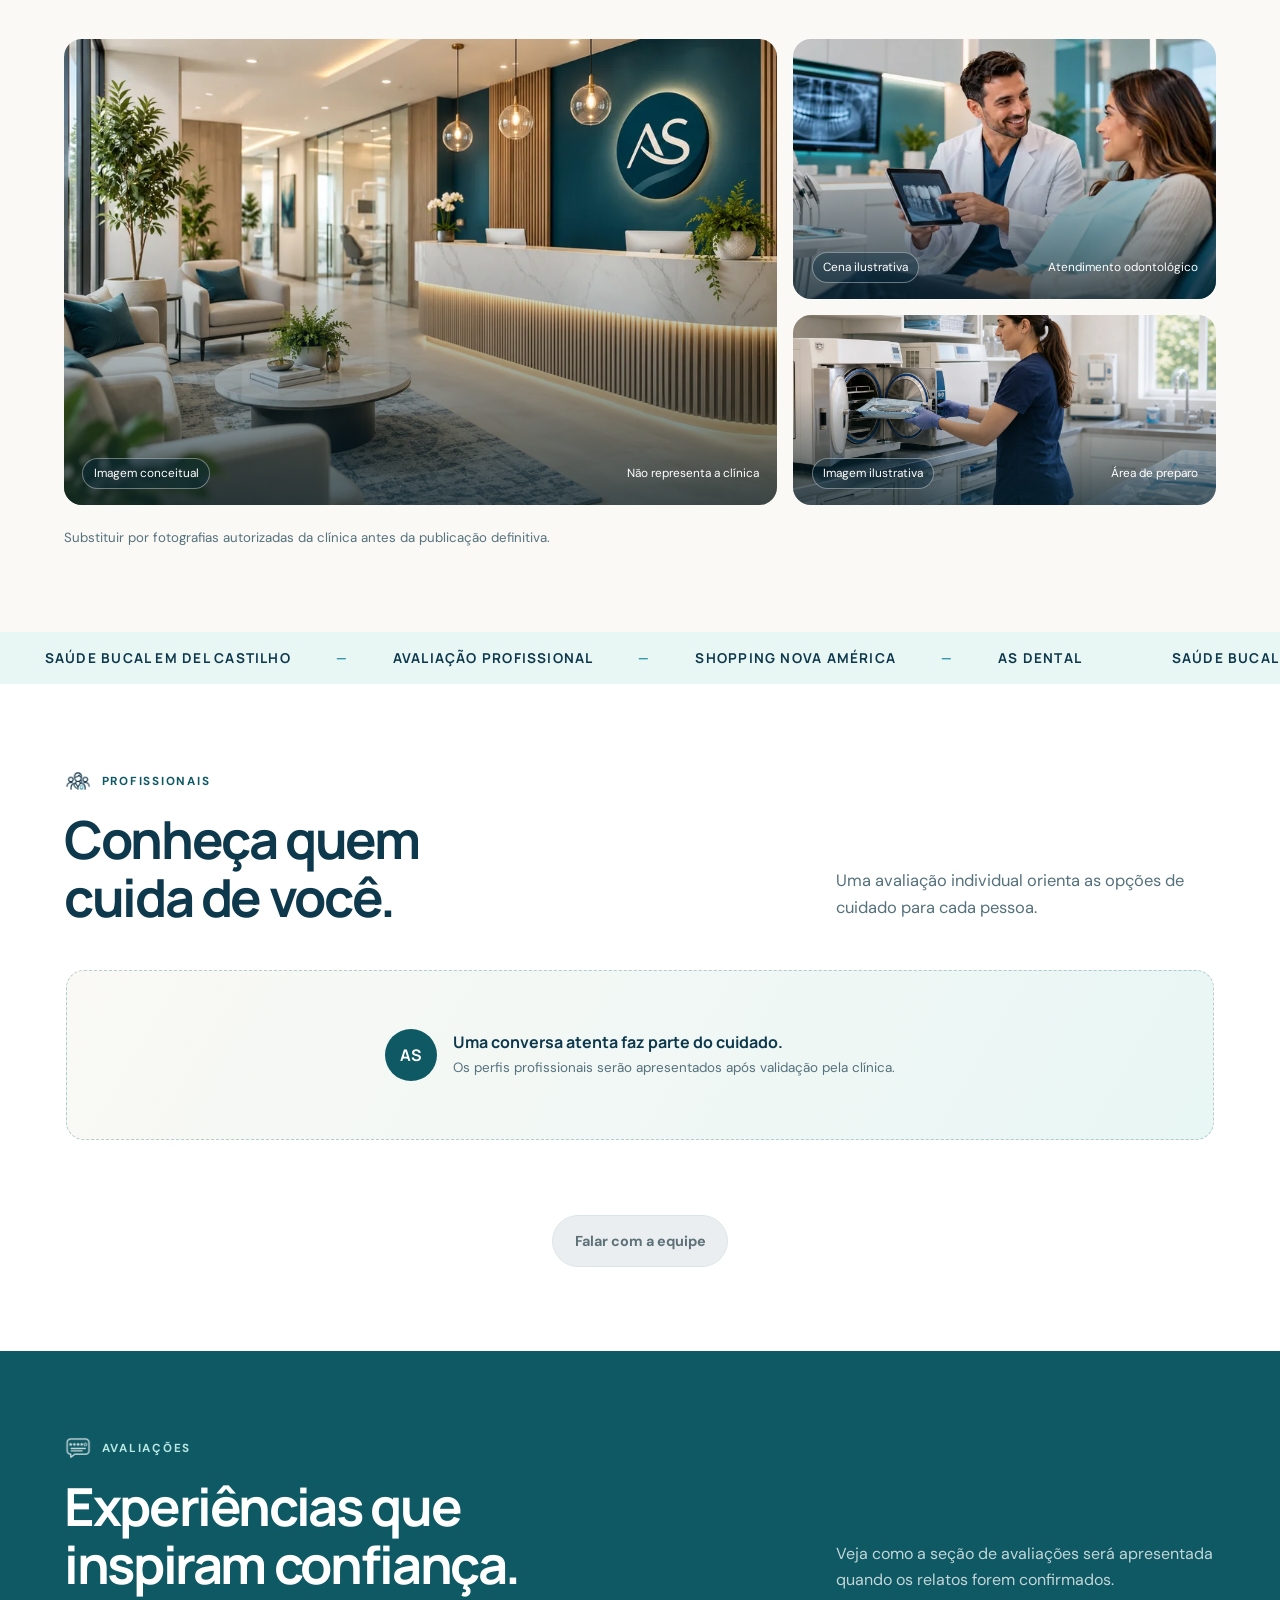
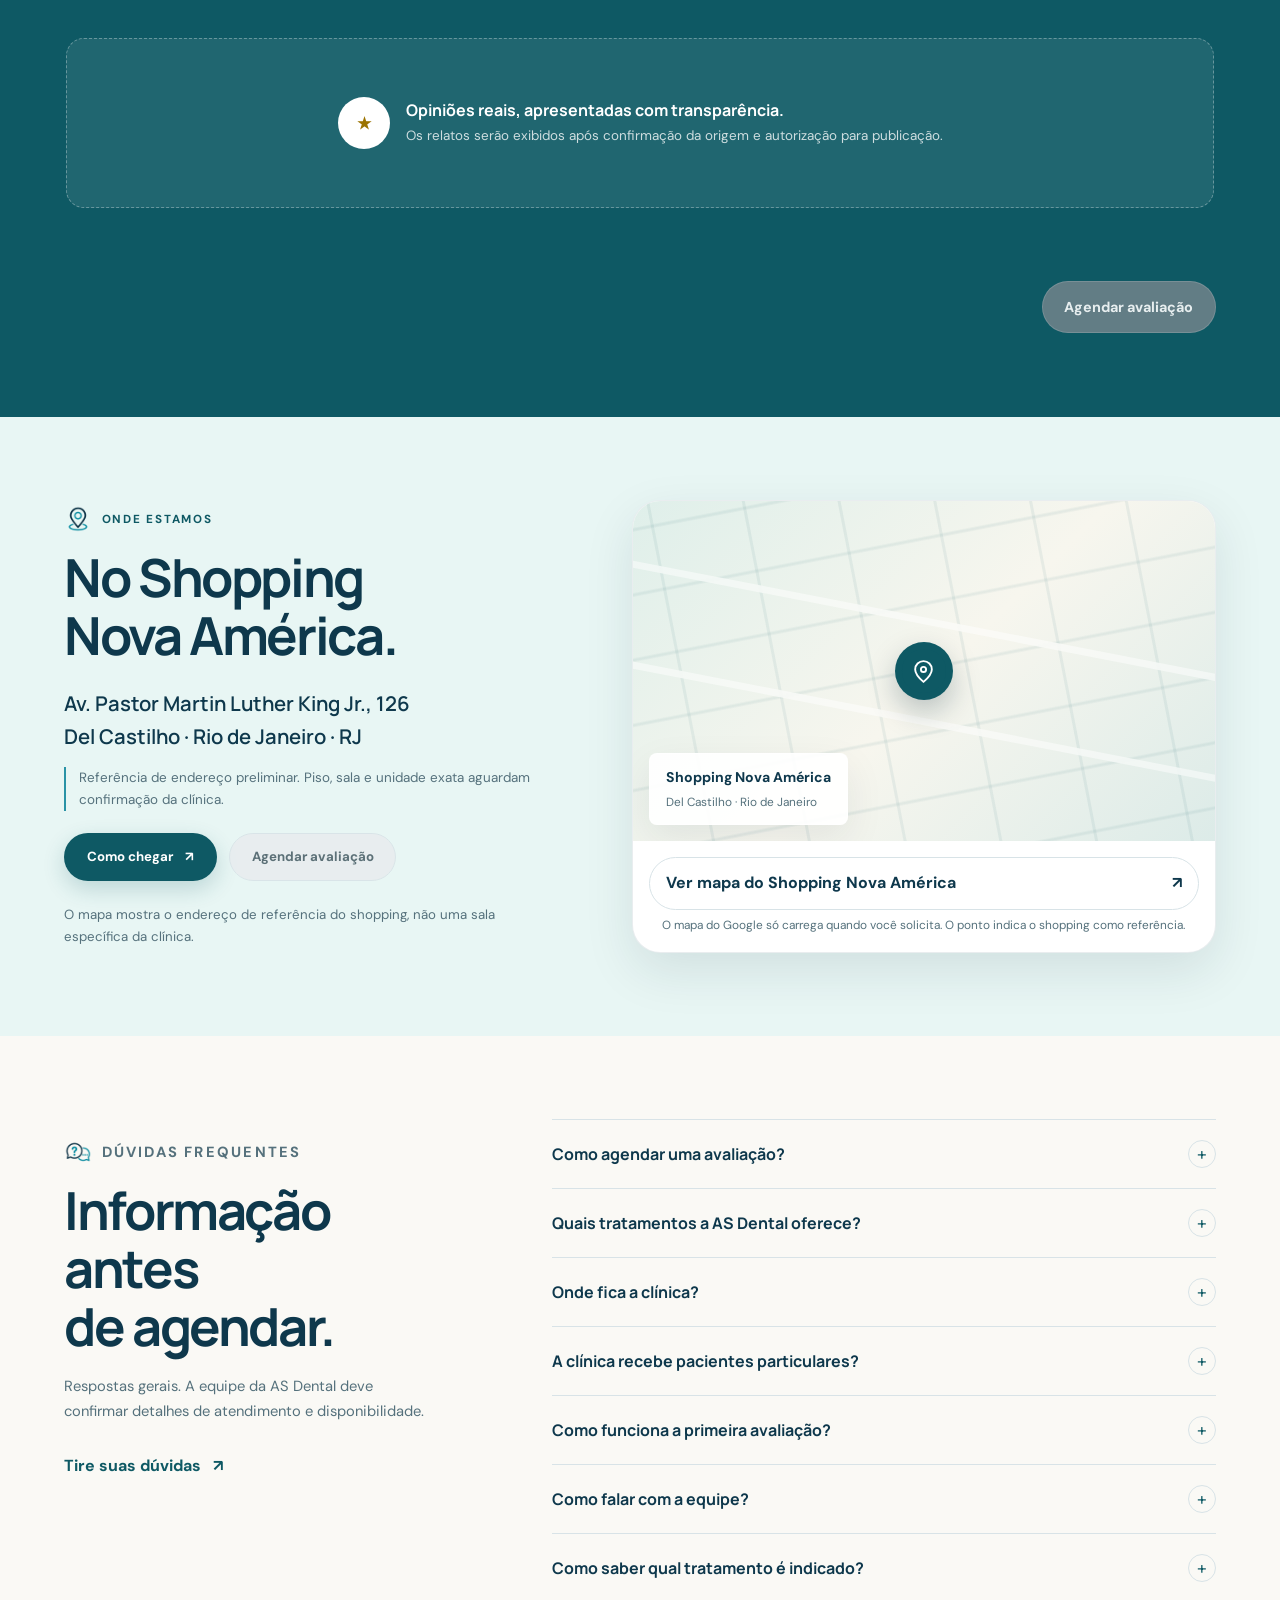
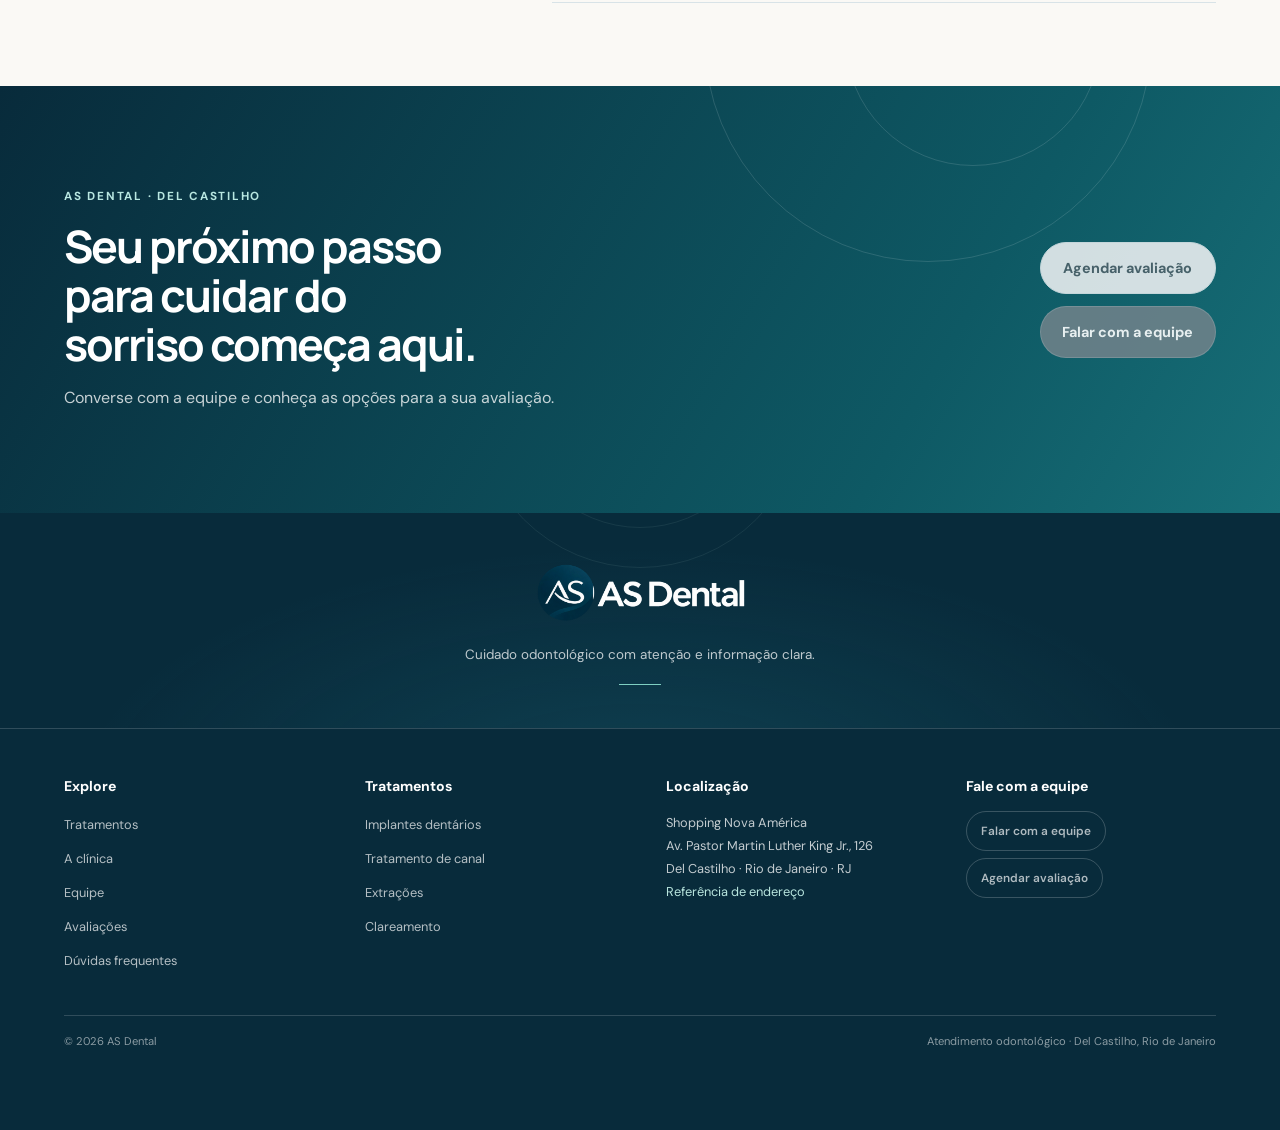
==== commit 4870c019: "Refine AS Dental V3 after section-by-section visual review" ====
--- a/index.html
+++ b/index.html
@@ -9,16 +9,16 @@
   <meta property="og:type" content="website">
   <meta property="og:title" content="AS Dental | Cuidado odontológico no Shopping Nova América">
   <meta property="og:description" content="Implantes, tratamento de canal, extrações e clareamento dental em Del Castilho, Rio de Janeiro.">
-  <meta property="og:image" content="images/asdental-v2/sharing/og-as-dental-1200x630.jpg"><meta property="og:image:type" content="image/jpeg"><meta property="og:image:width" content="1200"><meta property="og:image:height" content="630"><meta name="twitter:card" content="summary_large_image"><meta name="twitter:image" content="images/asdental-v2/sharing/og-as-dental-1200x630.jpg">
+  <meta property="og:image" content="https://pedroh99p-bot.github.io/asdental/images/asdental-v2/sharing/og-as-dental-1200x630.jpg"><meta property="og:image:type" content="image/jpeg"><meta property="og:image:width" content="1200"><meta property="og:image:height" content="630"><meta name="twitter:card" content="summary_large_image"><meta name="twitter:image" content="https://pedroh99p-bot.github.io/asdental/images/asdental-v2/sharing/og-as-dental-1200x630.jpg">
   <link rel="icon" href="images/asdental-v2/branding/favicon.ico" sizes="any"><link rel="icon" type="image/png" sizes="32x32" href="images/asdental-v2/branding/favicon-32.png"><link rel="apple-touch-icon" href="images/asdental-v2/branding/apple-touch-icon.png">
   <link rel="preconnect" href="https://fonts.googleapis.com">
   <link rel="preconnect" href="https://fonts.gstatic.com" crossorigin>
   <link href="https://fonts.googleapis.com/css2?family=DM+Sans:wght@400;500;600;700&family=Manrope:wght@500;600;700;800&display=swap" rel="stylesheet">
-  <link rel="stylesheet" href="images/site.css">
-</head>
-<body>
+  <link rel="stylesheet" href="images/site.css?v=3.1.0">
+<noscript><style>@media(max-width:980px){.nav{flex-wrap:wrap;padding-block:1rem}.menu-toggle{display:none}.menu{position:static;inset:auto;visibility:visible;pointer-events:auto;transform:none;width:100%;height:auto;flex-direction:row;flex-wrap:wrap;padding:0;border:0;box-shadow:none;gap:.5rem 1rem}.menu>a{padding:.4rem 0;border:0;font-size:.8rem}.menu>.button{margin-top:0}}</style></noscript></head>
+<body id="topo">
   <a class="skip-link" href="#conteudo">Pular para o conteúdo</a>
-  <header class="site-header" id="topo">
+  <header class="site-header">
     <nav class="nav wrap" aria-label="Navegação principal">
       <a class="brand" href="index.html" aria-label="AS Dental — início"><img class="brand-logo" src="images/asdental-v2/branding/logo-horizontal.webp" alt="" width="800" height="267" decoding="async"></a>
       <button class="menu-toggle" type="button" aria-expanded="false" aria-controls="menu-principal" aria-label="Abrir menu"><span class="menu-toggle-label">Menu</span><svg class="menu-toggle-icon" viewBox="0 0 24 24" aria-hidden="true"><path class="menu-icon-menu" d="M4 7h16M4 12h16M4 17h16"/><path class="menu-icon-close" d="m6 6 12 12M18 6 6 18"/></svg></button>
@@ -32,18 +32,17 @@
 
   <main id="conteudo">
     <section class="hero" aria-labelledby="hero-title">
-      <img class="hero-image" src="images/asdental-v2/photography/hero-consulta.webp" srcset="images/asdental-v2/photography/hero-consulta-640.webp 640w, images/asdental-v2/photography/hero-consulta-960.webp 960w, images/asdental-v2/photography/hero-consulta.webp 1600w" sizes="100vw" alt="Imagem ilustrativa gerada por IA de um profissional conversando com uma paciente" fetchpriority="high" decoding="async" width="1600" height="900">
-      <div class="hero-shade" aria-hidden="true"></div><span class="hero-image-note">Imagem conceitual ilustrativa</span><div class="hero-orbit hero-orbit-one" aria-hidden="true"></div><div class="hero-orbit hero-orbit-two" aria-hidden="true"></div>
+      <div class="hero-media"><img class="hero-image" src="images/asdental-v2/photography/hero-consulta.webp" srcset="images/asdental-v2/photography/hero-consulta-640.webp 640w, images/asdental-v2/photography/hero-consulta-960.webp 960w, images/asdental-v2/photography/hero-consulta.webp 1600w" sizes="100vw" alt="Imagem ilustrativa gerada por IA de um profissional conversando com uma paciente" fetchpriority="high" decoding="async" width="1600" height="900"><span class="hero-image-note">Imagem conceitual ilustrativa</span></div>
+      <div class="hero-shade" aria-hidden="true"></div>
       <div class="wrap hero-content">
         <p class="eyebrow light"><span class="eyebrow-dot" aria-hidden="true"></span> Odontologia no Shopping Nova América</p>
         <h1 id="hero-title">Seu sorriso merece cuidado em cada detalhe.</h1>
         <p class="hero-copy">Implantes, canal, extrações e clareamento dental no Shopping Nova América.</p>
+        <div class="hero-actions"><button class="button button-primary" type="button" data-booking disabled>Agendar avaliação</button><button class="button button-outline-light" type="button" data-whatsapp disabled>Falar com a equipe</button></div>
         <div class="hero-reputation" data-google-badge="compact" hidden></div>
-        <div class="hero-actions"><button class="button button-primary" type="button" data-booking disabled>Agendar avaliação</button><button class="button button-outline-light" type="button" data-whatsapp disabled>Falar com a equipe</button></div>
         <a class="hero-location" href="#localizacao"><svg viewBox="0 0 24 24" aria-hidden="true"><path d="M20 10c0 5-8 12-8 12S4 15 4 10a8 8 0 1 1 16 0Z"/><circle cx="12" cy="10" r="2.5"/></svg><span>Shopping Nova América <i>·</i> Del Castilho <i>·</i> RJ</span></a>
       </div>
       <a class="hero-scroll" href="#tratamentos">Explore nossos tratamentos <span aria-hidden="true">↓</span></a>
-      <div class="hero-side-note" aria-hidden="true"><span>ASD</span><span>Cuidado odontológico</span></div>
     </section>
 
     <section class="marquee marquee-dark" aria-label="Tratamentos odontológicos"><p class="sr-only">Implantes dentários; tratamento de canal; extrações dentárias; clareamento dental; saúde bucal.</p><div class="marquee-track" aria-hidden="true"><div class="marquee-group marquee-forward"><span>Implantes dentários</span><svg viewBox="0 0 24 24"><path d="M12 2.8 14.2 9.8 21.2 12 14.2 14.2 12 21.2 9.8 14.2 2.8 12 9.8 9.8Z"/></svg><span>Tratamento de canal</span><svg viewBox="0 0 24 24"><path d="M12 2.8 14.2 9.8 21.2 12 14.2 14.2 12 21.2 9.8 14.2 2.8 12 9.8 9.8Z"/></svg><span>Extrações dentárias</span><svg viewBox="0 0 24 24"><path d="M12 2.8 14.2 9.8 21.2 12 14.2 14.2 12 21.2 9.8 14.2 2.8 12 9.8 9.8Z"/></svg><span>Clareamento dental</span><svg viewBox="0 0 24 24"><path d="M12 2.8 14.2 9.8 21.2 12 14.2 14.2 12 21.2 9.8 14.2 2.8 12 9.8 9.8Z"/></svg><span>Saúde bucal</span></div><div class="marquee-group marquee-forward" aria-hidden="true"><span>Implantes dentários</span><svg viewBox="0 0 24 24"><path d="M12 2.8 14.2 9.8 21.2 12 14.2 14.2 12 21.2 9.8 14.2 2.8 12 9.8 9.8Z"/></svg><span>Tratamento de canal</span><svg viewBox="0 0 24 24"><path d="M12 2.8 14.2 9.8 21.2 12 14.2 14.2 12 21.2 9.8 14.2 2.8 12 9.8 9.8Z"/></svg><span>Extrações dentárias</span><svg viewBox="0 0 24 24"><path d="M12 2.8 14.2 9.8 21.2 12 14.2 14.2 12 21.2 9.8 14.2 2.8 12 9.8 9.8Z"/></svg><span>Clareamento dental</span><svg viewBox="0 0 24 24"><path d="M12 2.8 14.2 9.8 21.2 12 14.2 14.2 12 21.2 9.8 14.2 2.8 12 9.8 9.8Z"/></svg><span>Saúde bucal</span></div></div></section>
@@ -64,9 +63,9 @@
 
     <section class="section differentiators" aria-labelledby="difference-title"><div class="wrap difference-layout"><div class="difference-intro reveal"><p class="eyebrow light">A experiência AS Dental</p><h2 id="difference-title">Cuidado começa com clareza.</h2><p>Um espaço para conhecer opções de tratamento e conversar sobre o cuidado adequado para cada caso.</p><a href="#faq" class="text-link text-link-light">Tire suas dúvidas <span aria-hidden="true">↓</span></a></div><div class="difference-list"><article class="difference-item reveal" data-reveal="right"><span>01</span><div><h3>Atenção individual</h3><p>Um plano de cuidado começa pela avaliação das necessidades de cada pessoa.</p></div><svg viewBox="0 0 32 32" aria-hidden="true"><path d="M16 3v26M3 16h26M7 7l18 18m0-18L7 25"/></svg></article><article class="difference-item reveal" data-reveal="right"><span>02</span><div><h3>Orientações claras</h3><p>Informação compreensível ajuda você a participar das decisões sobre o tratamento.</p></div><svg viewBox="0 0 32 32" aria-hidden="true"><path d="M5 8h22M5 16h16M5 24h10"/></svg></article><article class="difference-item reveal" data-reveal="right"><span>03</span><div><h3>Localização conveniente</h3><p>Referência no Shopping Nova América, em Del Castilho, na Zona Norte do Rio.</p></div><svg viewBox="0 0 32 32" aria-hidden="true"><path d="M26 13c0 8-10 16-10 16S6 21 6 13a10 10 0 1 1 20 0Z"/><circle cx="16" cy="13" r="3"/></svg></article><article class="difference-item reveal" data-reveal="right"><span>04</span><div><h3>Tratamentos para diferentes necessidades</h3><p>Implantes, canal, extrações e clareamento, sempre com indicação após avaliação.</p></div><svg viewBox="0 0 32 32" aria-hidden="true"><path d="M5 16h22M16 5v22M8 8l16 16m0-16L8 24"/></svg></article></div></div></section>
 
-    <section class="section steps-section" id="atendimento" aria-labelledby="steps-title"><div class="wrap"><div class="section-heading reveal"><div><p class="eyebrow">Uma etapa de cada vez</p><h2 id="steps-title">Como funciona o atendimento.</h2></div><p class="section-lead">Converse com a equipe e entenda os próximos passos para o seu caso.</p></div><ol class="steps-grid"><li class="step reveal" data-reveal="up"><span class="step-number">01</span><div class="step-line" aria-hidden="true"></div><h3>Escolha seu horário</h3><p>Use o agendamento online assim que o link oficial estiver configurado ou fale com a equipe.</p></li><li class="step reveal" data-reveal="up"><span class="step-number">02</span><div class="step-line" aria-hidden="true"></div><h3>Compareça à avaliação</h3><p>Converse com o profissional e explique suas necessidades e expectativas.</p></li><li class="step reveal" data-reveal="up"><span class="step-number">03</span><div class="step-line" aria-hidden="true"></div><h3>Receba orientações</h3><p>As opções de cuidado são discutidas de acordo com a avaliação do seu caso.</p></li></ol><div class="center-action"><button class="button button-primary" type="button" data-booking disabled>Agendar avaliação <span aria-hidden="true">↗</span></button><p class="fine-print">O link oficial do Simples Dental ainda não foi fornecido.</p></div></div></section>
+    <section class="section steps-section" id="atendimento" aria-labelledby="steps-title"><div class="wrap"><div class="section-heading reveal"><div><p class="eyebrow">Uma etapa de cada vez</p><h2 id="steps-title">Como funciona o atendimento.</h2></div><p class="section-lead">Converse com a equipe e entenda os próximos passos para o seu caso.</p></div><ol class="steps-grid"><li class="step reveal" data-reveal="up"><span class="step-number">01</span><div class="step-line" aria-hidden="true"></div><h3>Escolha seu horário</h3><p>Converse com a equipe sobre sua avaliação e a disponibilidade de horários.</p></li><li class="step reveal" data-reveal="up"><span class="step-number">02</span><div class="step-line" aria-hidden="true"></div><h3>Compareça à avaliação</h3><p>Converse com o profissional e explique suas necessidades e expectativas.</p></li><li class="step reveal" data-reveal="up"><span class="step-number">03</span><div class="step-line" aria-hidden="true"></div><h3>Receba orientações</h3><p>As opções de cuidado são discutidas de acordo com a avaliação do seu caso.</p></li></ol><div class="center-action"><button class="button button-primary" type="button" data-booking disabled>Agendar avaliação <span aria-hidden="true">↗</span></button><p class="fine-print">Agendamento sujeito à disponibilidade e confirmação da equipe.</p></div></div></section>
 
-    <section class="section clinic-section" id="clinica" aria-labelledby="clinic-title"><div class="wrap"><div class="clinic-heading reveal"><div><p class="eyebrow">Um olhar sobre odontologia</p><h2 id="clinic-title">Um ambiente de cuidado, apresentado com transparência.</h2></div><p>As imagens abaixo são demonstrativas e não representam instalações confirmadas da AS Dental.</p></div><div class="gallery-grid"><figure class="gallery-main reveal" data-reveal="up"><img src="images/asdental-v2/photography/recepcao-conceitual.webp" alt="Imagem conceitual gerada por IA de uma recepção odontológica; não representa a AS Dental" loading="lazy" decoding="async" width="1448" height="1086" srcset="images/asdental-v2/photography/recepcao-conceitual-640.webp 640w, images/asdental-v2/photography/recepcao-conceitual-960.webp 960w, images/asdental-v2/photography/recepcao-conceitual.webp 1448w" sizes="(max-width: 760px) 100vw, 52vw"><figcaption><span>Imagem conceitual</span><span>Não representa a clínica</span></figcaption></figure><figure class="gallery-side reveal" data-reveal="up"><img src="images/asdental-v2/photography/hero-consulta.webp" alt="Cena ilustrativa gerada por IA de atendimento odontológico" loading="lazy" decoding="async" width="1600" height="900" srcset="images/asdental-v2/photography/hero-consulta-640.webp 640w, images/asdental-v2/photography/hero-consulta-960.webp 960w, images/asdental-v2/photography/hero-consulta.webp 1600w" sizes="(max-width: 760px) 100vw, 48vw"><figcaption><span>Cena ilustrativa</span><span>Atendimento odontológico</span></figcaption></figure><figure class="gallery-wide reveal" data-reveal="up"><img src="images/home/sterilization.webp" alt="Imagem demonstrativa de área de preparo odontológico" loading="lazy" decoding="async" width="1450" height="967"><figcaption><span>Imagem ilustrativa</span><span>Área de preparo</span></figcaption></figure></div><p class="fine-print">Substituir por fotografias autorizadas da clínica antes da publicação definitiva.</p></div></section>
+    <section class="section clinic-section" id="clinica" aria-labelledby="clinic-title"><div class="wrap"><div class="clinic-heading reveal"><div><p class="eyebrow">Um olhar sobre odontologia</p><h2 id="clinic-title">Um olhar sobre o cuidado.</h2></div><p>Ambientes ilustrativos para apresentar a proposta visual da AS Dental. As imagens não representam instalações confirmadas da clínica.</p></div><div class="gallery-grid"><figure class="gallery-main reveal" data-reveal="up"><img src="images/asdental-v2/photography/recepcao-conceitual.webp" alt="Imagem conceitual gerada por IA de uma recepção odontológica; não representa a AS Dental" loading="lazy" decoding="async" width="1448" height="1086" srcset="images/asdental-v2/photography/recepcao-conceitual-640.webp 640w, images/asdental-v2/photography/recepcao-conceitual-960.webp 960w, images/asdental-v2/photography/recepcao-conceitual.webp 1448w" sizes="(max-width: 760px) 100vw, 52vw"><figcaption><span>Imagem conceitual</span><span>Não representa a clínica</span></figcaption></figure><figure class="gallery-side reveal" data-reveal="up"><img src="images/asdental-v2/photography/hero-consulta.webp" alt="Cena ilustrativa gerada por IA de atendimento odontológico" loading="lazy" decoding="async" width="1600" height="900" srcset="images/asdental-v2/photography/hero-consulta-640.webp 640w, images/asdental-v2/photography/hero-consulta-960.webp 960w, images/asdental-v2/photography/hero-consulta.webp 1600w" sizes="(max-width: 760px) 100vw, 48vw"><figcaption><span>Cena ilustrativa</span><span>Atendimento odontológico</span></figcaption></figure><figure class="gallery-wide reveal" data-reveal="up"><img src="images/home/sterilization.webp" alt="Imagem demonstrativa de área de preparo odontológico" loading="lazy" decoding="async" width="1450" height="967"><figcaption><span>Imagem ilustrativa</span><span>Área de preparo</span></figcaption></figure></div><p class="fine-print">Substituir por fotografias autorizadas da clínica antes da publicação definitiva.</p></div></section>
 
     <section class="marquee marquee-soft" aria-label="Cuidado odontológico e localização"><p class="sr-only">Saúde bucal em Del Castilho; avaliação profissional; Shopping Nova América.</p><div class="marquee-track" aria-hidden="true"><div class="marquee-group marquee-forward"><span>Saúde bucal em Del Castilho</span><i>—</i><span>Avaliação profissional</span><i>—</i><span>Shopping Nova América</span><i>—</i><span>AS Dental</span></div><div class="marquee-group marquee-forward" aria-hidden="true"><span>Saúde bucal em Del Castilho</span><i>—</i><span>Avaliação profissional</span><i>—</i><span>Shopping Nova América</span><i>—</i><span>AS Dental</span></div></div></section>
 
@@ -85,5 +84,5 @@
 
   <div class="assistant-widget"><button class="assistant-launcher" type="button" aria-expanded="false" aria-controls="assistant-panel" aria-label="Abrir ajuda da AS Dental" data-assistant-open><img src="images/asdental-v2/assistant/assistente-as-256.webp" width="40" height="40" alt="" aria-hidden="true" decoding="async"><span>Tire suas dúvidas</span></button><section class="assistant-panel" id="assistant-panel" role="dialog" aria-labelledby="assistant-title" aria-modal="false" hidden><div class="assistant-head"><div><span class="assistant-status-dot" aria-hidden="true"></span><span>AS Dental</span></div><button type="button" class="assistant-close" aria-label="Fechar ajuda" data-assistant-close>×</button></div><h2 id="assistant-title">Olá! Como podemos ajudar?</h2><p>Este guia ilustrado apresenta informações do site e não é um canal de atendimento em tempo real.</p><div class="assistant-options"><button type="button" data-assistant-booking>Agendar avaliação</button><button type="button" data-assistant-whatsapp>Falar no WhatsApp</button><button type="button" data-assistant-answer="treatments">Quais tratamentos?</button><button type="button" data-assistant-answer="location">Onde fica a clínica?</button><button type="button" data-assistant-answer="assessment">Como funciona a avaliação?</button><a href="#faq" data-assistant-link>Perguntas frequentes <span aria-hidden="true">↗</span></a></div><p class="assistant-response" role="status" aria-live="polite" data-assistant-response></p></section></div>
   <dialog class="map-dialog" aria-labelledby="map-dialog-title" data-map-dialog><div class="map-dialog-head"><div><p class="eyebrow">Referência preliminar</p><h2 id="map-dialog-title">Shopping Nova América</h2></div><button type="button" class="dialog-close" aria-label="Fechar mapa" data-close-map>×</button></div><p class="map-dialog-note">Este mapa mostra a referência do Shopping Nova América. Piso e sala da AS Dental aguardam confirmação.</p><iframe title="Mapa do Shopping Nova América, Del Castilho" loading="lazy" referrerpolicy="no-referrer-when-downgrade" data-map-frame></iframe><a class="text-link" data-directions href="https://www.google.com/maps/search/?api=1&amp;query=Shopping%20Nova%20Am%C3%A9rica%2C%20Av.%20Pastor%20Martin%20Luther%20King%20Jr.%2C%20126%2C%20Del%20Castilho%2C%20Rio%20de%20Janeiro%2C%20RJ" target="_blank" rel="noopener noreferrer">Abrir rota no Google Maps <span aria-hidden="true">↗</span></a></dialog>
-  <script src="images/site-config.js" defer></script><script src="images/site.js" defer></script>
+  <script src="images/site-config.js?v=3.1.0" defer></script><script src="images/site.js?v=3.1.0" defer></script>
 </body></html>
--- a/images/site.css
+++ b/images/site.css
@@ -108,28 +108,7 @@
 .button-quiet:disabled, .button-light:disabled { border-color: var(--line); background: #e8edef; color: #4d626a; }
 .button svg { width: 18px; height: 18px; fill: none; stroke: currentColor; stroke-linecap: round; stroke-linejoin: round; stroke-width: 1.8; }
 
-/* 6. Hero */
-.hero { position: relative; display: flex; min-height: min(760px, calc(100svh - 78px)); align-items: center; overflow: hidden; isolation: isolate; background: var(--navy-deep); color: var(--paper); }
-.hero-image, .hero-shade { position: absolute; z-index: -2; inset: 0; width: 100%; height: 100%; }
-.hero-image { object-fit: cover; object-position: center 42%; }
-.hero-shade { z-index: -1; background: linear-gradient(90deg, rgb(5 31 43 / 88%) 0%, rgb(5 31 43 / 72%) 45%, rgb(5 31 43 / 18%) 100%), linear-gradient(0deg, rgb(5 31 43 / 48%), transparent 48%); }
-.hero-content { position: relative; padding-block: clamp(5rem, 9vw, 8rem); }
-.hero-content .eyebrow { margin-bottom: 1.4rem; }
-.hero-content h1 { max-width: 12ch; color: var(--paper); }
-.hero-copy { max-width: 52ch; margin: 1.35rem 0 1.8rem; color: rgb(255 255 255 / 86%); font-size: clamp(1rem, 1.7vw, 1.18rem); }
-.hero-actions, .location-actions, .final-cta-actions { display: flex; flex-wrap: wrap; gap: .75rem; }
-.hero-actions .button { min-height: 54px; }
-.action-note { max-width: 48ch; min-height: 1.5em; margin: .75rem 0 0; color: rgb(255 255 255 / 70%); font-size: .78rem; }
-.hero-location { display: inline-flex; align-items: center; gap: .65rem; margin-top: clamp(2rem, 5vw, 3.6rem); color: rgb(255 255 255 / 88%); font-size: .83rem; text-decoration: none; }
-.hero-location svg { width: 19px; fill: none; stroke: #9de1d6; stroke-linecap: round; stroke-linejoin: round; stroke-width: 1.7; }
-.hero-location i { margin-inline: .22rem; color: #9de1d6; font-style: normal; }
-.hero-location > span:last-child { color: #9de1d6; transition: transform .2s ease; }
-.hero-location:hover > span:last-child { transform: translateY(3px); }
-.hero-orbit { position: absolute; z-index: -1; width: 31rem; aspect-ratio: 1; border: 1px solid rgb(205 233 229 / 18%); border-radius: 50%; pointer-events: none; }
-.hero-orbit-one { top: -22rem; right: 9%; }
-.hero-orbit-two { top: -17rem; right: 13%; width: 22rem; border-color: rgb(205 233 229 / 12%); }
-.hero-side-note { position: absolute; right: var(--gutter); bottom: 2rem; display: flex; align-items: center; gap: .65rem; color: rgb(255 255 255 / 70%); font-size: .65rem; letter-spacing: .12em; text-transform: uppercase; writing-mode: vertical-rl; }
-.hero-side-note span:first-child { color: #9de1d6; font-weight: 700; }
+/* 6. Hero — layout defined with the audited components below. */
 
 /* 7. Marquees */
 .marquee { position: relative; overflow: hidden; }
@@ -219,13 +198,6 @@
 .team-section { overflow: hidden; background: var(--paper); }
 .carousel-shell { position: relative; }
 .profile-track, .review-track { display: flex; min-height: 235px; gap: 1rem; overflow-x: auto; overscroll-behavior-inline: contain; padding: .55rem .1rem 1.25rem; scroll-behavior: smooth; scroll-snap-type: x mandatory; scrollbar-color: var(--teal-bright) var(--aqua); scrollbar-width: thin; }
-.profile-track:focus-visible, .review-track:focus-visible { outline: 3px solid var(--ocean); outline-offset: 4px; }
-.profile-card, .review-card { flex: 0 0 min(32%, 330px); overflow: hidden; border: 1px solid var(--line); border-radius: var(--radius-md); background: var(--off-white); scroll-snap-align: start; }
-.profile-card img { width: 100%; aspect-ratio: 4 / 3; object-fit: cover; }
-.profile-card-copy { padding: 1rem 1.1rem 1.2rem; }
-.profile-card-copy h3 { margin-bottom: .2rem; font-size: 1.08rem; }
-.profile-card-copy p { margin: 0; color: var(--muted); font-size: .84rem; }
-.profile-card-copy small { display: block; margin-top: .45rem; color: var(--teal); font-size: .75rem; }
 .carousel-empty { align-self: center; width: 100%; margin: 0; border: 1px dashed rgb(14 89 100 / 30%); border-radius: var(--radius-md); background: var(--aqua); padding: 1.5rem; color: var(--muted); text-align: center; }
 .carousel-arrow { position: absolute; z-index: 2; top: 42%; display: grid; width: 44px; height: 44px; place-items: center; border: 1px solid var(--line); border-radius: 50%; background: var(--paper); color: var(--navy); box-shadow: var(--shadow-card); cursor: pointer; transition: background .2s ease, color .2s ease, transform .2s ease; }
 .carousel-arrow:hover:not(:disabled) { transform: scale(1.05); background: var(--teal); color: var(--paper); }
@@ -370,19 +342,7 @@
   .menu > .button { margin-top: 1.2rem; }
   .menu-backdrop:not([hidden]) { position: fixed; z-index: 41; inset: 0; display: block; border: 0; background: rgb(5 31 43 / 55%); }
   body.drawer-open .menu-backdrop { touch-action: none; }
-  .hero { min-height: min(690px, calc(100svh - 68px)); min-height: max(620px, calc(100svh - 68px)); align-items: end; }
-  .hero-image { object-position: 57% center; }
-  .hero-shade { background: linear-gradient(90deg, rgb(5 31 43 / 84%), rgb(5 31 43 / 54%) 72%, rgb(5 31 43 / 35%)), linear-gradient(0deg, rgb(5 31 43 / 37%), transparent 65%); }
-  .hero-content { padding-block: 4rem 2.1rem; }
-  .hero-content h1 { max-width: 11ch; font-size: clamp(2.5rem, 11vw, 4rem); }
-  .hero-copy { max-width: 38ch; margin-block: 1rem 1.3rem; font-size: 1rem; }
-  .hero-actions { align-items: stretch; flex-direction: column; max-width: 360px; }
-  .hero-actions .button { width: 100%; min-height: 50px; }
   .action-note { max-width: 42ch; font-size: .72rem; }
-  .hero-location { margin-top: 1.4rem; font-size: .73rem; }
-  .hero-side-note { display: none; }
-  .hero-orbit-one { top: -20rem; right: -12rem; }
-  .hero-orbit-two { top: -17rem; right: -9rem; }
   .section { padding-block: 4.3rem; }
   .section-heading, .clinic-heading, .reviews-heading { align-items: start; flex-direction: column; gap: 1rem; }
   .section-lead { max-width: 54ch; }
@@ -408,7 +368,6 @@
   .gallery-grid figcaption { right: .65rem; bottom: .65rem; left: .65rem; font-size: .65rem; }
   .gallery-grid figcaption span:last-child { display: none; }
   .profile-track, .review-track { min-height: 215px; gap: .75rem; }
-  .profile-card { flex-basis: min(78vw, 305px); }
   .review-card { flex-basis: min(84vw, 380px); }
   .carousel-prev { left: -.55rem; }
   .carousel-next { right: -.55rem; }
@@ -431,10 +390,6 @@
   .brand-logo { width: 132px; }
   .menu-toggle { padding: .48rem .6rem .48rem .75rem; }
   .menu-toggle-label { font-size: .88rem; }
-  .hero { min-height: max(610px, calc(100svh - 68px)); }
-  .hero-content h1 { font-size: clamp(2.35rem, 10.6vw, 3rem); }
-  .hero-location { gap: .4rem; font-size: .68rem; }
-  .hero-location svg { width: 16px; }
   .treatment-grid { grid-template-columns: 1fr; }
   .treatment-card { min-height: 270px; }
   .treatment-icon { margin-block: 1.1rem .9rem; }
@@ -446,7 +401,6 @@
   .menu { gap: .85rem; }
   .menu > a { font-size: .74rem; }
   .menu .button { padding-inline: .75rem; }
-  .hero { min-height: 650px; }
   .location-grid { grid-template-columns: 1fr 1fr; gap: 2.5rem; }
 }
 
@@ -465,34 +419,12 @@
 .section-icon { width: 32px; height: 32px; flex: 0 0 auto; object-fit: contain; }
 @media (prefers-reduced-motion: reduce) {
   *, *::before, *::after { scroll-behavior: auto !important; animation-duration: .01ms !important; animation-iteration-count: 1 !important; transition-duration: .01ms !important; }
-  .marquee-track { width: 100%; }
-  .marquee-group { display: none; }
-  .marquee .sr-only { position: static; width: auto; height: auto; clip: auto; overflow: visible; margin: 0; padding: 1rem var(--gutter); white-space: normal; }
   .js-motion .reveal { opacity: 1; transform: none; }
 }
 
 /* 20. AS Dental V3 preview and content states */
 .preview-banner { position: relative; z-index: 41; display: flex; min-height: 42px; align-items: center; justify-content: center; gap: .65rem; background: #fff4d7; padding: .55rem var(--gutter); color: #624611; font-size: .75rem; line-height: 1.45; text-align: center; }
 .preview-banner-mark { display: grid; width: 19px; height: 19px; flex: 0 0 auto; place-items: center; border: 1px solid currentColor; border-radius: 50%; font-size: .72rem; font-weight: 800; }
-.hero-reputation { margin-top: 1.35rem; }
-.google-badge { display: inline-flex; align-items: center; gap: .55rem; border: 1px solid rgb(255 255 255 / 26%); border-radius: 999px; background: rgb(5 31 43 / 45%); padding: .55rem .8rem; color: var(--paper); text-decoration: none; }
-.google-wordmark { display: inline-flex; font: 700 1rem/1 Manrope, sans-serif; letter-spacing: -.06em; }
-.google-letter-1 { color: #4285f4; }.google-letter-2 { color: #ea4335; }.google-letter-3 { color: #fbbc05; }.google-letter-4 { color: #4285f4; }.google-letter-5 { color: #34a853; }.google-letter-6 { color: #ea4335; }
-.rating-stars { position: relative; display: inline-block; color: rgb(255 255 255 / 38%); font-size: 1rem; letter-spacing: .02em; line-height: 1; white-space: nowrap; }
-.rating-stars::before { position: absolute; inset: 0 auto 0 0; width: var(--rating-percent, 100%); overflow: hidden; color: #fbbc05; content: "★★★★★"; white-space: nowrap; }
-.google-badge-note { color: inherit; font-size: .68rem; }
-.google-badge.is-demonstration { border-style: dashed; }
-.google-badge-compact { gap: .4rem; padding: .48rem .7rem; }
-.google-badge-compact .google-wordmark { font-size: .88rem; }
-.google-badge-compact .rating-stars { font-size: .9rem; }
-.google-badge-compact .google-badge-note { max-width: 18ch; line-height: 1.25; }
-.reviews-reputation { margin: -1.25rem 0 1.4rem; }
-.reviews-reputation .google-badge { border-color: rgb(255 255 255 / 35%); background: rgb(255 255 255 / 9%); }
-.google-rating-value { font-size: .9rem; }
-.google-rating-count { color: rgb(255 255 255 / 72%); font-size: .72rem; }
-.hero-scroll { position: absolute; bottom: 2rem; left: var(--gutter); display: inline-flex; align-items: center; gap: .65rem; color: rgb(255 255 255 / 87%); font-size: .75rem; font-weight: 600; text-decoration: none; }
-.hero-scroll:hover { color: white; }
-.hero-scroll span { display: inline-grid; width: 30px; height: 30px; place-items: center; border: 1px solid rgb(255 255 255 / 46%); border-radius: 50%; font-size: 1rem; animation: scroll-nudge 1.6s ease-in-out infinite; }
 @keyframes scroll-nudge { 0%, 100% { transform: translateY(-2px); } 50% { transform: translateY(3px); } }
 .content-fallback { display: flex; min-height: 170px; flex: 1 0 100%; align-items: center; justify-content: center; gap: 1rem; border: 1px dashed rgb(14 89 100 / 27%); border-radius: var(--radius-md); background: linear-gradient(120deg, var(--off-white), var(--aqua)); padding: clamp(1.2rem, 4vw, 2rem); color: var(--muted); }
 .content-fallback-icon { display: grid; width: 52px; height: 52px; flex: 0 0 auto; place-items: center; border-radius: 50%; background: var(--teal); color: white; font: 700 1rem Manrope, sans-serif; }
@@ -501,15 +433,6 @@
 .reviews-section .content-fallback { border-color: rgb(255 255 255 / 32%); background: rgb(255 255 255 / 8%); color: rgb(255 255 255 / 78%); }
 .reviews-section .content-fallback strong { color: white; }
 .reviews-section .content-fallback-icon { background: white; color: #9b7300; }
-.profile-track { min-height: 0; }
-.profile-card { flex-basis: min(43%, 410px); background: white; box-shadow: 0 14px 34px rgb(8 43 59 / 8%); transition: transform .25s var(--ease), box-shadow .25s ease; }
-.profile-card:hover { transform: translateY(-3px); box-shadow: 0 20px 42px rgb(8 43 59 / 13%); }
-.profile-card img { aspect-ratio: 4 / 4.1; object-position: center 35%; }
-.profile-card-copy { padding: 1.15rem 1.3rem 1.35rem; }
-.profile-mark { display: grid; width: 26px; height: 26px; place-items: center; margin-bottom: .6rem; border-radius: 50%; background: var(--aqua); color: var(--teal); font-size: .9rem; }
-.profile-card-copy h3 { margin: .5rem 0 .35rem; font-size: 1.2rem; }
-.profile-card-copy .profile-role { color: var(--teal); font-size: .78rem; font-weight: 700; }
-.profile-card-copy .profile-description { margin-top: .6rem; line-height: 1.55; }
 .demo-label { display: inline-flex; width: fit-content; align-items: center; border: 1px solid #e7d39c; border-radius: 999px; background: #fff5db; padding: .28rem .6rem; color: #6e5114; font-size: .65rem; font-weight: 700; letter-spacing: .025em; line-height: 1.35; }
 .carousel-dots { display: flex; min-height: 28px; justify-content: center; gap: .45rem; margin-top: .55rem; }
 .carousel-dot { width: 9px; height: 9px; align-self: center; border: 0; border-radius: 50%; background: #bfd0d3; cursor: pointer; padding: 0; transition: width .2s ease, background .2s ease; }
@@ -555,8 +478,6 @@
 .map-load[aria-busy="true"] { cursor: progress; }
 .map-load[aria-busy="true"] > span:last-child { animation: map-pulse 1s ease-in-out infinite alternate; }
 @keyframes map-pulse { to { opacity: .35; transform: rotate(30deg); } }
-.hero-content .eyebrow, .hero-content h1, .hero-copy, .hero-actions { animation: hero-enter .55s var(--ease) both; }
-.hero-content h1 { animation-delay: 60ms; }.hero-copy { animation-delay: 110ms; }.hero-actions { animation-delay: 160ms; }
 @keyframes hero-enter { from { transform: translateY(12px); opacity: .65; } to { transform: translateY(0); opacity: 1; } }
 .site-header .brand-logo { animation: logo-enter .48s var(--ease) both; }
 @keyframes logo-enter { from { transform: scale(.97); opacity: .7; } to { transform: scale(1); opacity: 1; } }
@@ -564,17 +485,10 @@
 .marquee-dark .marquee-track, .marquee-soft .marquee-track { animation: marquee-track-forward 42s linear infinite; }
 .marquee-light .marquee-track { animation: marquee-track-reverse 48s linear infinite; }
 .marquee:hover .marquee-track { animation-play-state: paused; }
-@keyframes marquee-track-forward { from { transform: translateX(0); } to { transform: translateX(-50%); } }
-@keyframes marquee-track-reverse { from { transform: translateX(-50%); } to { transform: translateX(0); } }
+@keyframes marquee-track-forward { from { transform: translateX(-50%); } to { transform: translateX(0); } }
+@keyframes marquee-track-reverse { from { transform: translateX(0); } to { transform: translateX(-50%); } }
 @media (max-width: 760px) {
   .preview-banner { justify-content: flex-start; font-size: .68rem; text-align: left; }
-  .hero { min-height: max(700px, calc(100svh - 68px)); }
-  .hero-content { padding-block: 4rem 4.7rem; }
-  .hero-reputation { margin-top: 1rem; }
-  .google-badge { max-width: 100%; flex-wrap: wrap; }
-  .hero-scroll { right: auto; bottom: 1.4rem; left: var(--gutter); width: auto; height: auto; }
-  .profile-card { flex-basis: min(78vw, 340px); }
-  .profile-card img { aspect-ratio: 4 / 4.1; }
   .review-card { flex-basis: min(84vw, 390px); }
   .carousel-arrow { top: 39%; }
   .team-cta { flex-direction: column; padding-top: .7rem; }
@@ -582,20 +496,214 @@
   .footer-grid { grid-template-columns: repeat(2, minmax(0, 1fr)); }
   .assistant-launcher { min-height: 52px; }
   .assistant-launcher span { position: static; width: auto; height: auto; overflow: visible; clip: auto; }
-  .hero-side-note { display: none; }
 }
 @media (max-width: 390px) {
   .preview-banner { padding-inline: 1rem; }
-  .hero { min-height: max(700px, calc(100svh - 68px)); }
-  .hero-content h1 { font-size: clamp(2.25rem, 10.4vw, 2.9rem); }
-  .hero-scroll { bottom: 1rem; }
   .footer-grid { gap: 1.8rem .9rem; }
   .footer-action { font-size: .68rem; }
   .assistant-launcher { gap: .35rem; padding-inline: .6rem; font-size: .73rem; }
   .assistant-launcher img { width: 34px; height: 34px; }
 }
 @media (prefers-reduced-motion: reduce) {
-  .hero-content .eyebrow, .hero-content h1, .hero-copy, .hero-actions { animation: none; }
   .site-header .brand-logo, .hero-scroll span { animation: none; }
   .marquee-track { animation: none !important; transform: none !important; }
 }
+
+
+/* 21. Visual review: one shared composition for desktop, tablet and mobile. */
+[hidden] { display: none !important; }
+.wrap > *, .section-heading > *, .reviews-heading > *, .split > *, .contact-layout > * { min-width: 0; }
+.site-header.is-scrolled { background: #faf9f5; backdrop-filter: none; }
+body.drawer-open .assistant-widget { visibility: hidden; pointer-events: none; }
+h1, h2 { letter-spacing: -.045em; }
+h3 { letter-spacing: -.025em; }
+.section { padding-block: clamp(3.75rem, 6.5vw, 6rem); }
+.section-heading, .reviews-heading { align-items: end; gap: 3rem; margin-bottom: 2.5rem; }
+.section-heading h2, .reviews-heading h2 { max-width: 18ch; }
+.section-lead, .reviews-heading > p { flex: 0 1 380px; }
+.difference-intro, .faq-intro { position: static; }
+.section-icon { width: 28px; height: 28px; }
+.hero-actions, .location-actions, .final-cta-actions { display: flex; flex-wrap: wrap; gap: .75rem; }
+
+/* A calm text column and a dedicated photographic area keep faces unobstructed. */
+.hero { position: relative; isolation: isolate; display: flex; align-items: center; min-height: 710px; overflow: hidden; background: #082b3b; color: white; }
+.hero-media { position: absolute; z-index: -2; inset: 0 0 0 auto; width: 60%; overflow: hidden; }
+.hero-image { display: block; width: 100%; height: 100%; object-fit: cover; object-position: 78% center; }
+.hero-shade { position: absolute; z-index: -1; inset: 0; background: linear-gradient(90deg, #082b3b 0%, #082b3b 39%, rgb(8 43 59 / 92%) 44%, rgb(8 43 59 / 18%) 65%, rgb(8 43 59 / 2%) 100%); pointer-events: none; }
+.hero-content { position: relative; width: min(calc(100% - 2 * var(--gutter)), var(--content)); margin-inline: auto; padding-block: 4.4rem 6.5rem; }
+.hero-content .eyebrow { max-width: 46ch; margin-bottom: 1.3rem; font-size: .69rem; letter-spacing: .13em; }
+.hero-content h1 { max-width: 570px; color: white; font-size: clamp(2.75rem, 4.5vw, 4.25rem); line-height: 1.08; text-wrap: balance; }
+.hero-copy { max-width: 43ch; margin: 1.35rem 0 1.7rem; color: #d7e5e9; font-size: 1.03rem; line-height: 1.7; }
+.hero-actions { max-width: 560px; }
+.hero-actions .button { min-height: 52px; padding-inline: 1.3rem; }
+.hero-actions .button-primary { background: #c1eee3; color: #123f46; box-shadow: none; }
+.hero-actions .button-primary:hover:not(:disabled) { background: white; }
+.hero-actions .button-primary:disabled { background: #bfd3d5; color: #294d55; }
+.hero-actions .button-outline-light { background: rgb(8 43 59 / 25%); }
+.hero-reputation { margin-top: 1.5rem; }
+.hero-location { display: inline-flex; align-items: center; gap: .55rem; max-width: 100%; margin-top: 1.2rem; color: #d6e8e9; font-size: .76rem; text-decoration: none; }
+.hero-location svg { width: 18px; height: 18px; flex: 0 0 auto; fill: none; stroke: #a5ddcf; stroke-width: 1.7; }
+.hero-location i { padding-inline: .2rem; color: #87cbbd; font-style: normal; }
+.hero-image-note { position: absolute; z-index: 2; right: 1.4rem; bottom: 1.5rem; border: 1px solid rgb(255 255 255 / 38%); border-radius: 999px; background: rgb(8 43 59 / 65%); padding: .35rem .7rem; color: white; font-size: .64rem; line-height: 1.4; }
+.hero-scroll { position: absolute; left: max(var(--gutter), calc((100% - var(--content)) / 2)); bottom: 1.6rem; display: inline-flex; align-items: center; gap: .65rem; color: #d7e5e9; font-size: .72rem; text-decoration: none; }
+.hero-scroll span { display: grid; width: 30px; height: 30px; place-items: center; border: 1px solid #7399a2; border-radius: 50%; font-size: 1rem; animation: scroll-nudge 1.8s ease-in-out infinite; }
+.hero-content .eyebrow, .hero-content h1, .hero-copy, .hero-actions { animation: hero-enter .5s var(--ease) both; }
+.hero-content h1 { animation-delay: 50ms; }.hero-copy { animation-delay: 100ms; }.hero-actions { animation-delay: 150ms; }
+
+/* The Google wordmark uses text, never an invented rating or review count. */
+.google-badge { display: inline-flex; flex-wrap: wrap; align-items: center; gap: .65rem; max-width: 100%; border: 1px solid #e3e9e8; border-radius: 14px; background: white; padding: .85rem 1.05rem; color: #33555e; box-shadow: 0 6px 22px rgb(3 30 41 / 7%); text-decoration: none; }
+.google-wordmark { display: inline-flex; font: 700 1.1rem/1 Manrope, sans-serif; letter-spacing: -.055em; }
+.google-letter-1 { color: #4285f4; }.google-letter-2 { color: #ea4335; }.google-letter-3 { color: #fbbc05; }.google-letter-4 { color: #4285f4; }.google-letter-5 { color: #34a853; }.google-letter-6 { color: #ea4335; }
+.rating-stars { position: relative; display: inline-block; color: #d3d8d8; font-size: 1.07rem; letter-spacing: .075em; line-height: 1; white-space: nowrap; }
+.rating-stars::before { position: absolute; inset: 0 auto 0 0; width: var(--rating-percent, 100%); overflow: hidden; color: #e0a512; content: '★★★★★'; white-space: nowrap; }
+.google-badge-note { width: 100%; font-size: .7rem; line-height: 1.4; }
+.google-badge-compact { display: flex; width: fit-content; max-width: 360px; gap: .65rem; padding: .7rem .9rem; }
+.google-badge-compact .google-wordmark { font-size: 1rem; }
+.google-badge-compact .rating-stars { font-size: .98rem; }
+.google-badge-compact .google-badge-note { color: #52686d; font-size: .66rem; }
+.google-badge-full { min-width: 315px; padding: 1rem 1.25rem; }
+.google-badge-full .google-wordmark { font-size: 1.35rem; }
+.google-badge-full .rating-stars { font-size: 1.25rem; }
+.google-rating-value { color: var(--navy); font-size: .95rem; }
+.google-rating-count { color: var(--muted); font-size: .75rem; }
+.reviews-reputation { margin: 0 0 1.8rem; }
+
+/* Carousels remain native scroll containers; controls only appear when useful. */
+.profile-card, .review-card { flex-shrink: 0; overflow: hidden; border: 1px solid var(--line); border-radius: 20px; scroll-snap-align: start; }
+.profile-track, .review-track { min-height: 0; gap: 1.25rem; padding: .25rem .1rem 1rem; scrollbar-width: none; }
+.profile-track::-webkit-scrollbar, .review-track::-webkit-scrollbar { display: none; }
+.profile-track.has-cards { justify-content: center; }
+.profile-track.is-scrollable { justify-content: flex-start; }
+.profile-card { flex: 0 0 min(43%, 380px); border-radius: 20px; background: white; box-shadow: 0 9px 24px rgb(8 43 59 / 5%); transition: transform .25s var(--ease), box-shadow .25s ease; }
+.profile-card:hover { transform: translateY(-4px); box-shadow: 0 16px 35px rgb(8 43 59 / 11%); }
+.profile-portrait { position: relative; aspect-ratio: 4 / 4.6; overflow: hidden; background: #dce9e9; }
+.profile-portrait img { width: 100%; height: 100%; object-fit: cover; }
+.profile-portrait.is-composite img { position: absolute; top: 0; left: -40%; width: 340%; height: auto; max-width: none; }
+.profile-portrait[data-crop='female'] img { top: -30%; left: -222%; }
+.profile-card-copy { position: relative; padding: 1.3rem 1.4rem 1.5rem; }
+.profile-card-copy h3 { margin: .75rem 0 .45rem; font-size: 1.2rem; }
+.profile-card-copy p { margin: 0; font-size: .84rem; color: var(--muted); }
+.profile-card-copy .profile-role { max-width: 32ch; color: var(--teal); font-size: .76rem; font-weight: 600; }
+.profile-card-copy .profile-description { margin-top: .7rem; font-size: .8rem; line-height: 1.55; }
+.profile-card-copy small { display: block; margin-top: .55rem; color: var(--teal); }
+.profile-mark { position: absolute; top: 1.25rem; right: 1.3rem; color: #5c9d9c; font-size: 1.2rem; }
+.review-card { flex-basis: calc((100% - 2.5rem) / 3); min-width: 0; padding: 1.5rem; }
+.review-author-copy { min-width: 0; }
+.review-date { line-height: 1.5; }
+.review-card blockquote { font-size: .95rem; line-height: 1.7; }
+.review-source { min-height: 40px; }
+.carousel-shell:not(.is-scrollable) .carousel-arrow { display: none; }
+.carousel-arrow { top: calc(50% - 22px); width: 44px; height: 44px; }
+.carousel-dot { position: relative; width: 10px; height: 10px; margin: 12px 5px; }
+.carousel-dot::after { position: absolute; inset: -13px; content: ''; }
+.carousel-dots { min-height: 40px; margin-top: 0; }
+.team-cta { gap: 1rem; margin-top: 1.1rem; }
+.reviews-cta { justify-content: flex-end; margin-top: 1rem; }
+.reviews-cta:has([data-google-reviews-link]:not([hidden])) { justify-content: space-between; }
+.reviews-section .section-icon { filter: brightness(0) invert(1); opacity: .8; }
+.clinic-heading h2 { max-width: 17ch; }
+.clinic-heading > p { max-width: 39ch; }
+.gallery-grid { min-height: 440px; grid-template-rows: 260px 190px; }
+.gallery-grid figure { isolation: isolate; }
+.gallery-grid img { min-height: 100%; }
+.steps-section { border-bottom: 1px solid #d4e7e1; }
+.steps-section .fine-print { font-size: .75rem; }
+.faq-intro h2 { max-width: 12ch; }
+.faq-intro > p { margin-top: 1.2rem; color: var(--muted); font-size: .92rem; }
+.faq-ask { min-height: 44px; margin-top: .4rem; }
+.final-cta h2 { max-width: 20ch; font-size: clamp(2.1rem, 3.5vw, 3.2rem); }
+.footer-signature-inner { min-height: 215px; }
+.footer-grid { padding-block: 2.6rem; }
+.footer-bottom { padding-bottom: 5rem; }
+.assistant-launcher { gap: .65rem; min-height: 56px; padding: .5rem .95rem .5rem .55rem; }
+.assistant-launcher img { width: 38px; height: 38px; }
+.assistant-launcher span { position: static; width: auto; height: auto; overflow: visible; clip: auto; white-space: nowrap; }
+.assistant-close, .dialog-close { width: 44px; height: 44px; }
+.assistant-options button, .assistant-options a { min-height: 44px; }
+.page-hero { padding-block: clamp(3rem, 7vw, 6rem); background: var(--aqua); border-bottom: 1px solid #d7e8e3; }
+.page-hero h1 { max-width: 18ch; font-size: clamp(2.4rem, 4.7vw, 4.1rem); }
+.page-hero p:not(.eyebrow) { max-width: 60ch; margin: 1.3rem 0 0; color: var(--muted); font-size: 1.03rem; }
+.section-soft { background: var(--off-white); }
+.prose { margin: 1rem 0; color: var(--muted); line-height: 1.8; }
+.split, .contact-layout { min-width: 0; }
+
+@media (min-width: 761px) and (max-width: 1100px) {
+  .hero { min-height: 650px; }
+  .hero-content h1 { max-width: 54%; font-size: clamp(2.65rem, 4.7vw, 3.5rem); }
+  .hero-copy { max-width: 47%; font-size: .95rem; }
+  .hero-actions { max-width: 55%; gap: .6rem; }
+  .hero-actions .button { font-size: .78rem; padding-inline: 1rem; }
+  .hero-media { width: 60%; }
+  .hero-image { object-position: 64% center; }
+  .hero-shade { background: linear-gradient(90deg, #082b3b 0%, #082b3b 43%, rgb(8 43 59 / 74%) 52%, transparent 78%); }
+  .section-heading { gap: 2rem; }
+  .review-card { flex-basis: calc((100% - 1.25rem) / 2.2); }
+}
+@media (max-width: 980px) {
+  .nav { min-height: 72px; }
+  .menu-toggle { position: relative; z-index: 45; display: inline-flex; min-height: 44px; }
+  .menu { position: fixed; z-index: 44; inset: 0 0 0 auto; display: flex; width: min(88vw, 390px); height: 100dvh; min-height: 0; overflow-y: auto; flex-direction: column; align-items: stretch; gap: 0; visibility: hidden; pointer-events: none; transform: translateX(105%); border-left: 1px solid var(--line); background: var(--off-white); padding: 6rem 1.5rem 2rem; box-shadow: -20px 0 55px rgb(8 43 59 / 15%); transition: transform .3s var(--ease), visibility .3s; }
+  .menu.is-open { transform: translateX(0); visibility: visible; pointer-events: auto; }
+  .menu > a { border-bottom: 1px solid var(--line); padding: .95rem .2rem; font-size: .98rem; }
+  .menu > .button { margin-top: 1.4rem; }
+  .menu-backdrop:not([hidden]) { position: fixed; z-index: 43; inset: 0; display: block; background: rgb(5 31 43 / 55%); }
+  .difference-intro, .faq-intro { position: static; }
+}
+@media (max-width: 760px) {
+  .section-heading, .reviews-heading { align-items: flex-start; gap: 1rem; margin-bottom: 2rem; }
+  .section-lead, .reviews-heading > p { flex: auto; font-size: .94rem; }
+  .hero { display: flex; min-height: 0; flex-direction: column; align-items: stretch; }
+  .hero-content { order: 1; padding-block: 2.6rem 2rem; }
+  .hero-content .eyebrow { margin-bottom: 1.1rem; font-size: .61rem; letter-spacing: .1em; }
+  .hero-content h1 { max-width: 15ch; font-size: clamp(2.5rem, 7.7vw, 3.5rem); line-height: 1.1; }
+  .hero-copy { max-width: 42ch; margin: 1.1rem 0 1.4rem; font-size: .94rem; }
+  .hero-actions { flex-direction: row; max-width: 100%; gap: .6rem; }
+  .hero-actions .button { flex: 1 1 auto; width: auto; min-height: 50px; padding-inline: .9rem; font-size: .8rem; }
+  .hero-reputation { margin-top: 1.25rem; }
+  .hero-location { margin-top: 1rem; font-size: .68rem; }
+  .hero-media { position: relative; z-index: 0; order: 2; inset: auto; width: 100%; height: clamp(250px, 50vw, 360px); }
+  .hero-image { object-position: center 44%; }
+  .hero-media::after { position: absolute; inset: 0; background: linear-gradient(0deg, rgb(8 43 59 / 76%), transparent 42%, transparent 75%, #082b3b); content: ''; pointer-events: none; }
+  .hero-shade { display: none; }
+  .hero-image-note { top: 1rem; right: 1rem; bottom: auto; max-width: none; white-space: nowrap; font-size: .6rem; }
+  .hero-scroll { z-index: 2; bottom: 1.3rem; left: var(--gutter); font-size: .65rem; }
+  .hero-scroll span { width: 26px; height: 26px; }
+  .google-badge-compact { max-width: 100%; }
+  .google-badge-compact .google-badge-note { font-size: .65rem; }
+  .google-badge-full { min-width: 0; width: 100%; }
+  .profile-track.has-cards { justify-content: flex-start; }
+  .profile-card { flex-basis: min(83vw, 340px); }
+  .review-card { flex-basis: min(85vw, 370px); padding: 1.3rem; }
+  .profile-portrait { aspect-ratio: 4 / 4.4; }
+  .carousel-arrow { width: 42px; height: 42px; }
+  .carousel-prev { left: -.5rem; }.carousel-next { right: -.5rem; }
+  .team-cta { align-items: center; flex-direction: column; }
+  .gallery-grid { min-height: 0; grid-template-rows: 230px 170px; }
+  .split, .contact-layout { grid-template-columns: 1fr; }
+  .split { gap: 2rem; }
+  .contact-layout { padding-block: 3rem; }
+  .final-cta-inner { padding-block: 3.5rem; }
+  .final-cta-actions { align-items: stretch; }
+  .footer-signature-inner { min-height: 190px; }
+  .footer-bottom { padding-bottom: 5.2rem; }
+  .assistant-widget { right: max(.75rem, env(safe-area-inset-right)); bottom: max(.75rem, env(safe-area-inset-bottom)); }
+  .assistant-launcher { min-height: 52px; padding-right: .85rem; font-size: .75rem; }
+  .assistant-launcher img { width: 34px; height: 34px; }
+  .preview-banner { font-size: .64rem; line-height: 1.45; }
+}
+@media (max-width: 390px) {
+  .hero-content h1 { font-size: 2.45rem; }
+  .hero-actions { flex-direction: column; }
+  .hero-actions .button { width: 100%; }
+  .hero-location { font-size: .64rem; gap: .35rem; }
+  .hero-content { padding-top: 2rem; }
+  .treatment-card { min-height: 280px; }
+  .gallery-grid { grid-template-rows: 200px 160px; }
+}
+@media (prefers-reduced-motion: reduce) {
+  .hero-content .eyebrow, .hero-content h1, .hero-copy, .hero-actions, .hero-scroll span { animation: none; }
+  .marquee-track { width: auto; animation: none !important; transform: none !important; }
+  .marquee-group { width: 100%; min-width: 0; justify-content: center; flex-wrap: wrap; gap: .5rem 1.3rem; padding: 1rem var(--gutter); font-size: .72rem; }
+  .marquee-group + .marquee-group { display: none; }
+  .marquee-group svg { width: 13px; height: 13px; }
+}
